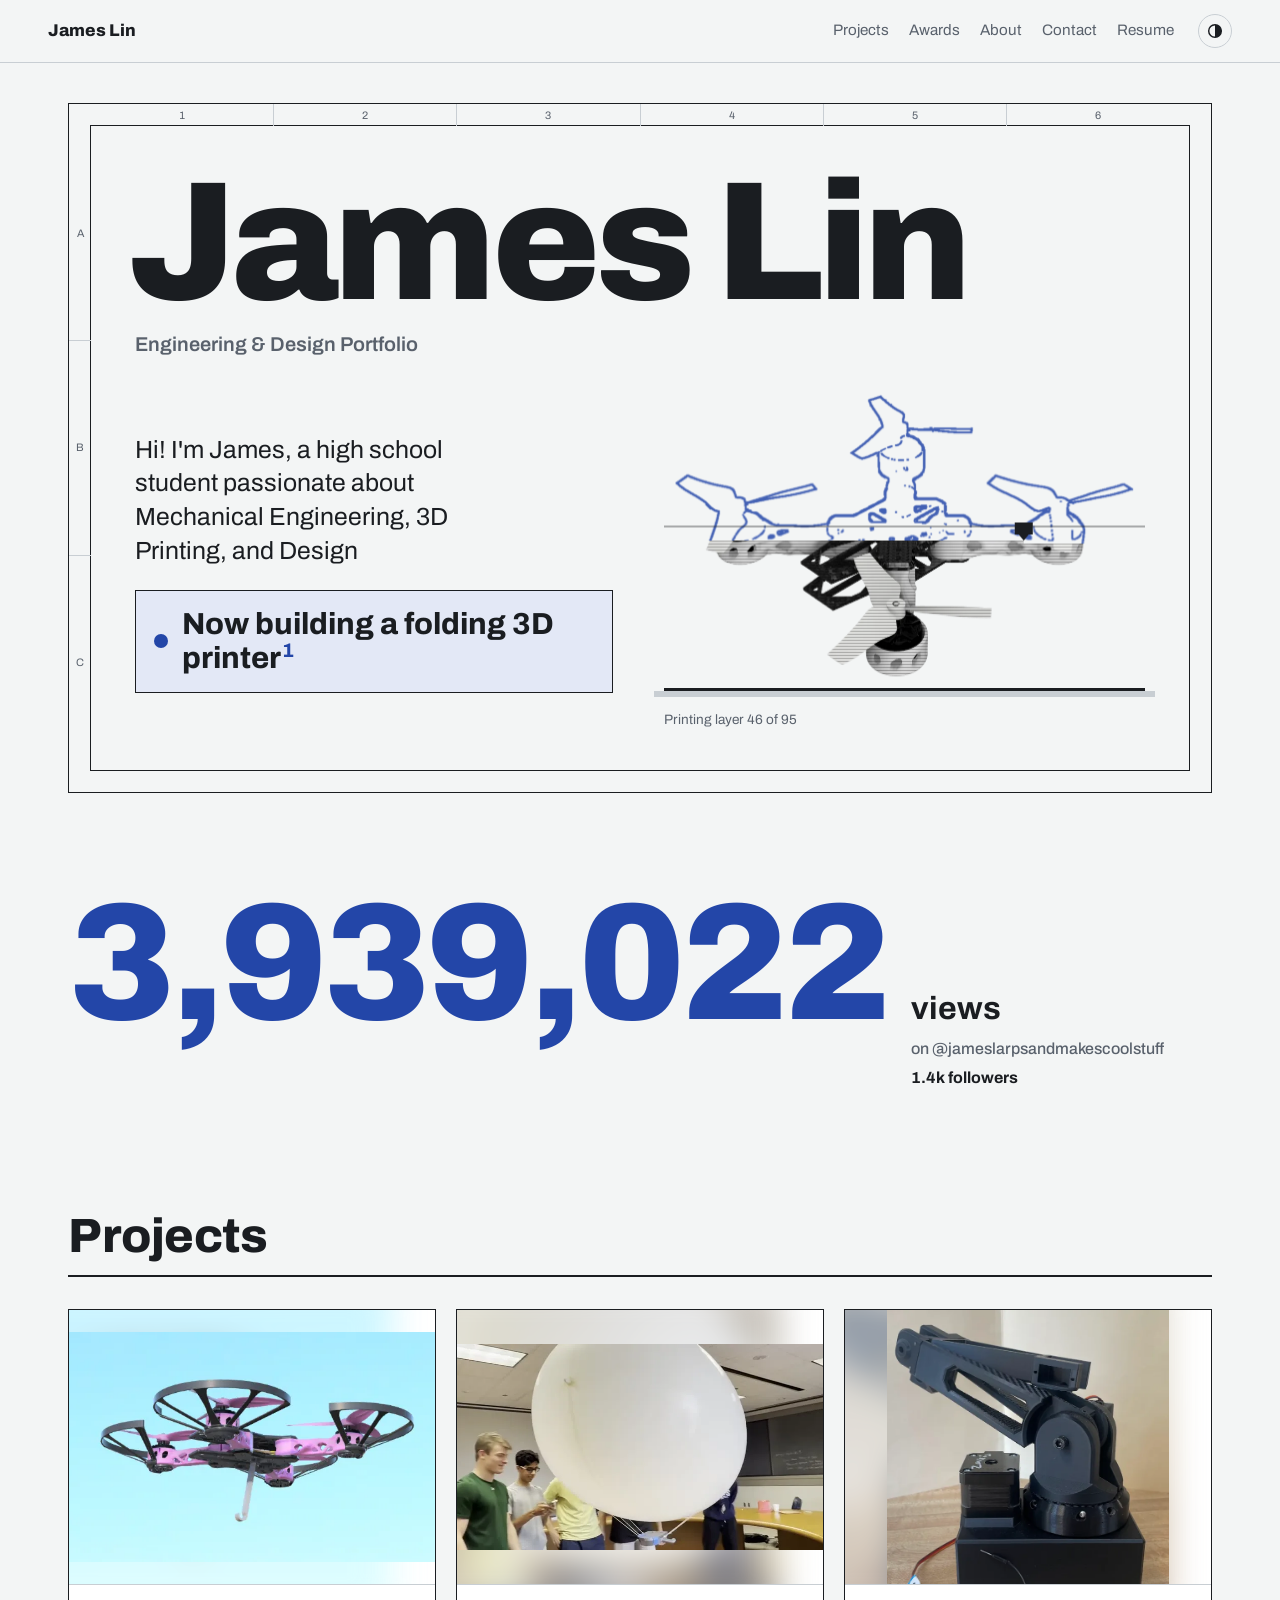
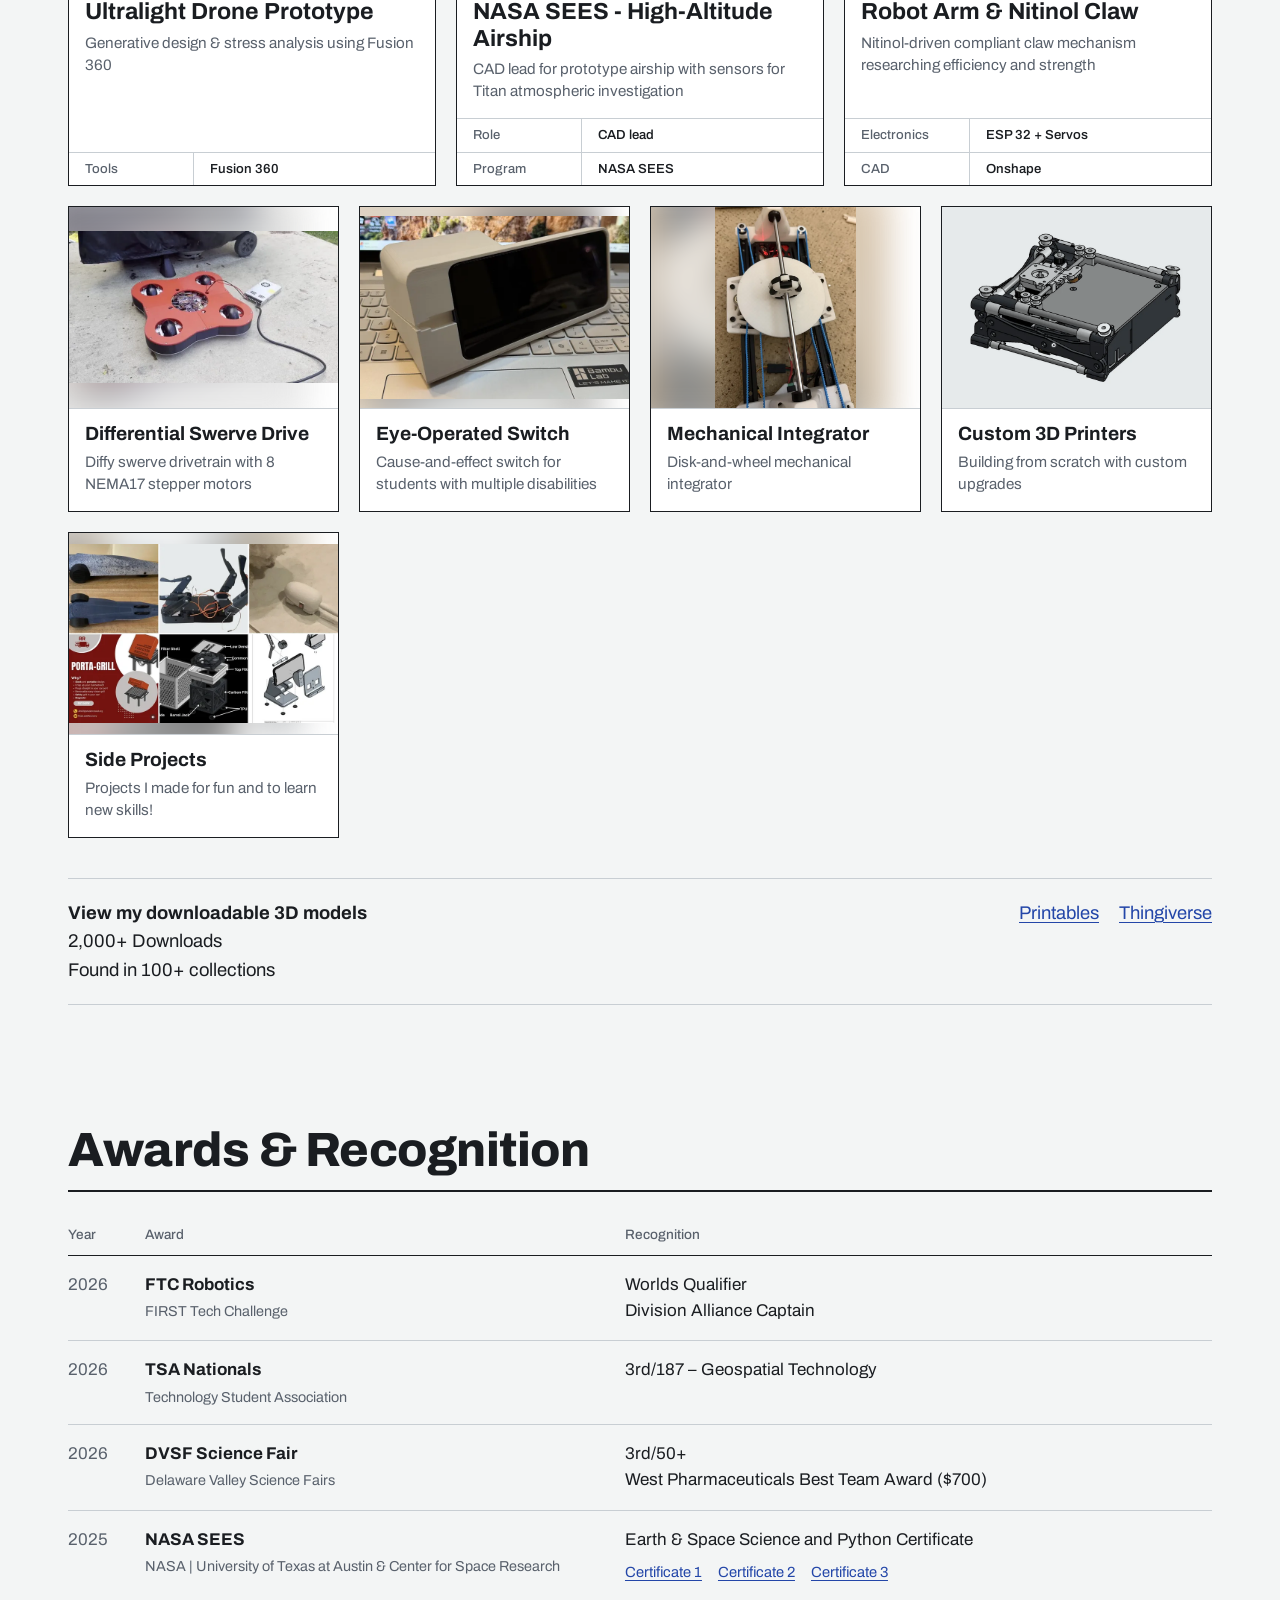
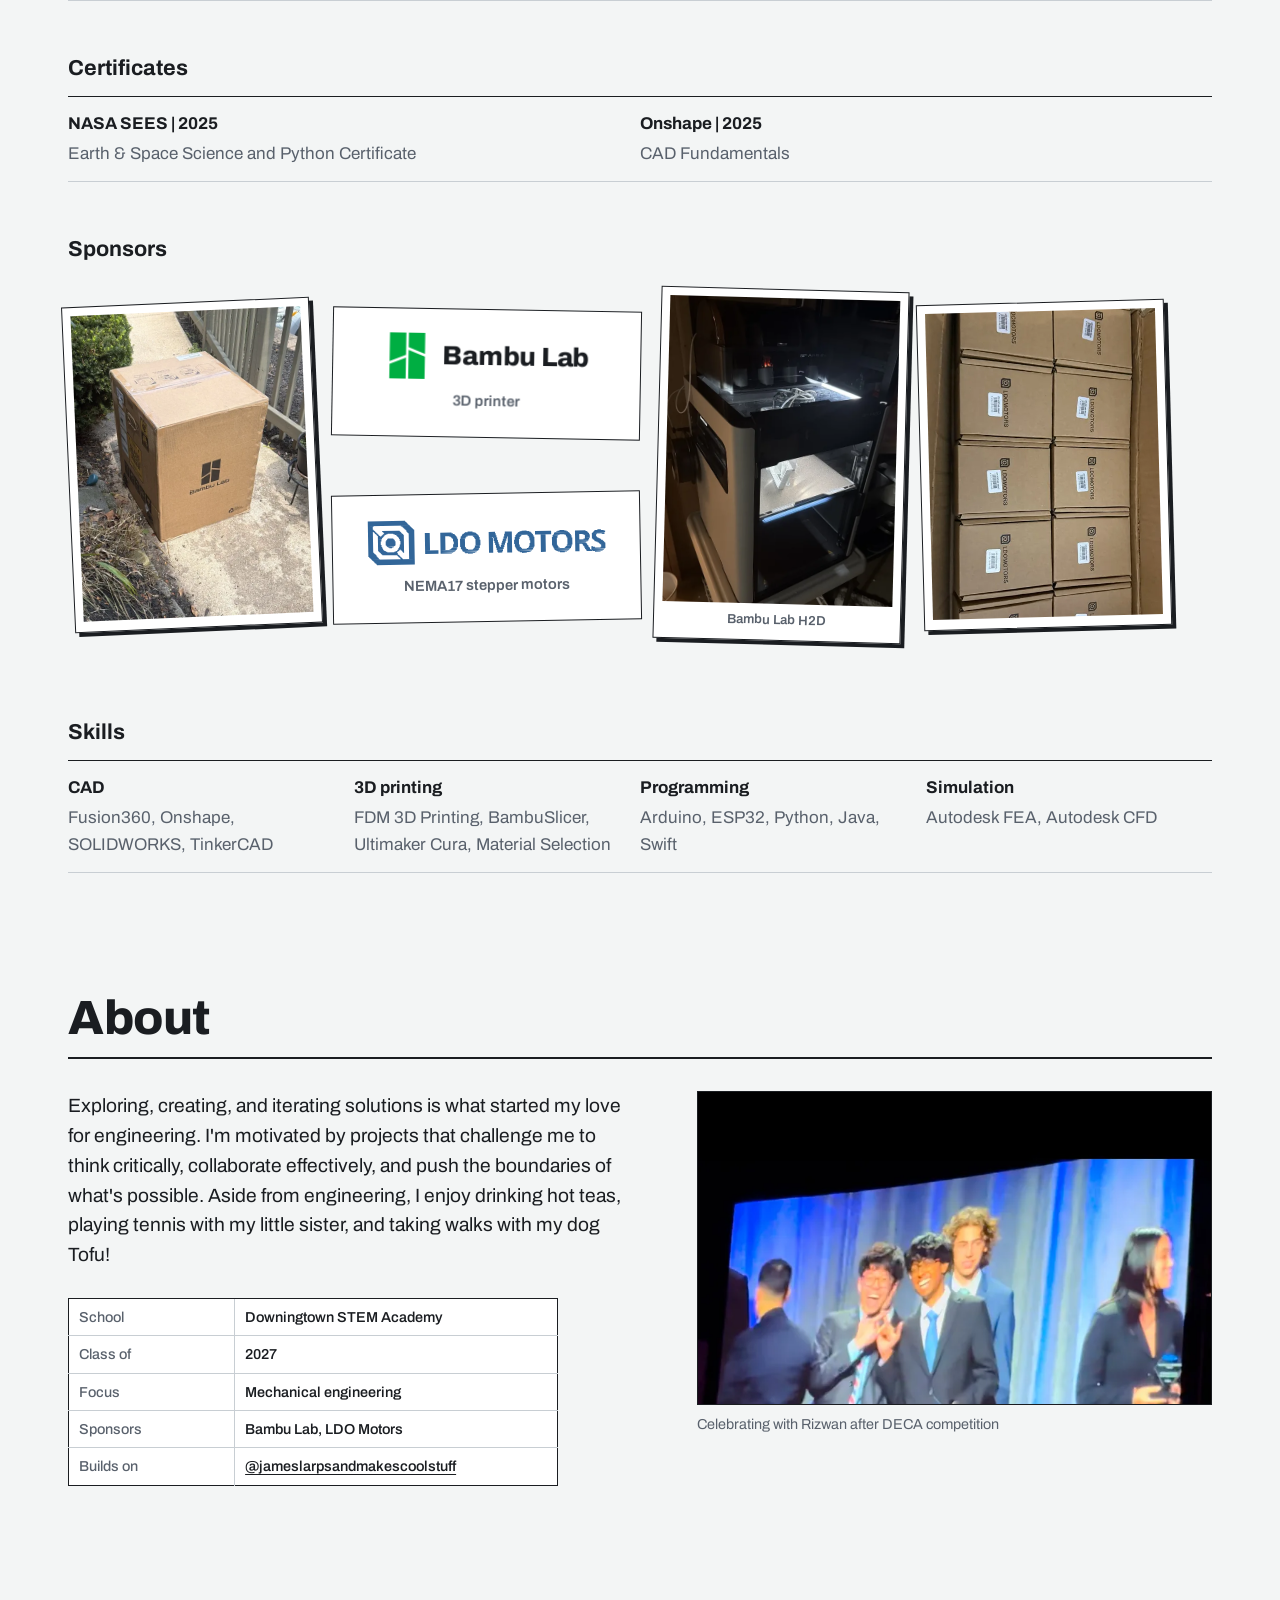
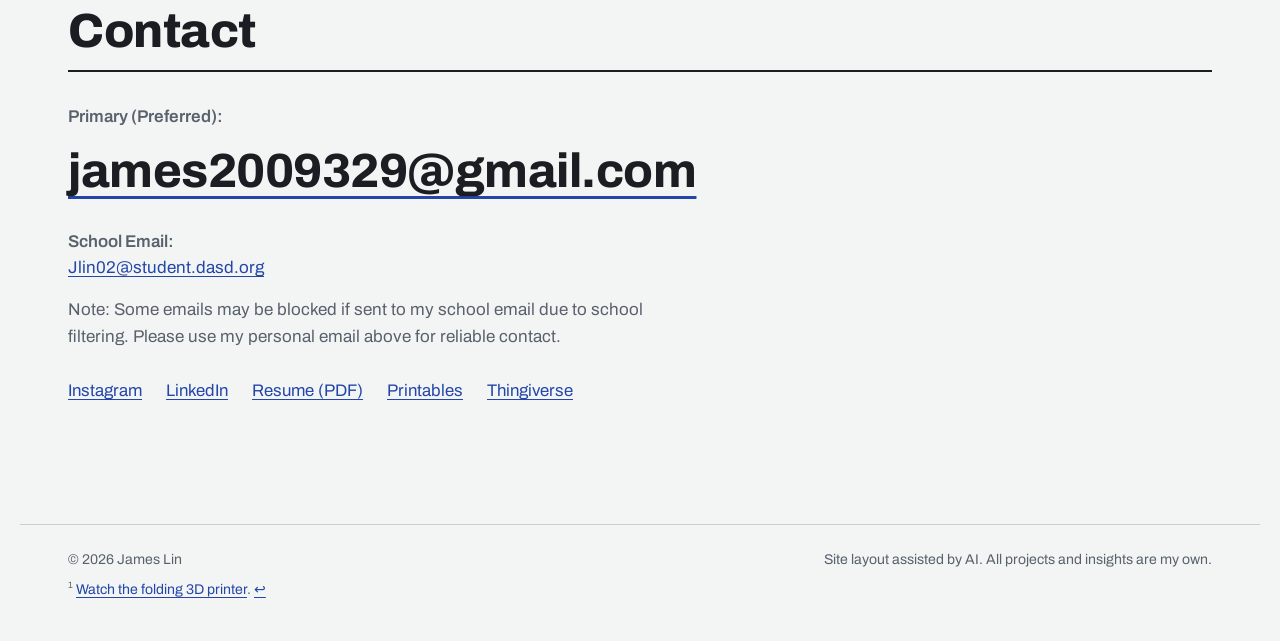
==== index.html @ 840faadd "Airship card plays the flight clip; follower count animates Co-Authored-By: Claude Opus 5.5 <noreply" ====
<!DOCTYPE html>
<html lang="en">
<head>
  <meta charset="UTF-8">
  <meta name="viewport" content="width=device-width, initial-scale=1">
  <title>James Lin, engineering portfolio</title>
  <meta name="description" content="Mechanical engineering projects by James Lin: drones, robot arms, a NASA SEES airship, and more.">
  <meta property="og:title" content="James Lin, engineering portfolio">
  <meta property="og:description" content="Mechanical engineering projects by James Lin: drones, robot arms, a NASA SEES airship, and more.">
  <meta property="og:image" content="media/airship/team.webp">
  <link rel="icon" type="image/png" href="media/site/favicon.png">
  <link rel="preconnect" href="https://fonts.googleapis.com">
  <link rel="preconnect" href="https://fonts.gstatic.com" crossorigin>
  <link href="https://fonts.googleapis.com/css2?family=Archivo:wdth,wght@62..125,300..900&display=swap" rel="stylesheet">
  <link rel="stylesheet" href="style.css?v=17">
  <script>
    try { var t = localStorage.getItem('theme'); if (t) document.documentElement.dataset.theme = t; } catch (e) {}
  </script>
</head>
<body>
  <a class="skip" href="#projects">Skip to projects</a>

  <header class="bar">
    <a class="bar-name" href="#top">James Lin</a>
    <nav aria-label="Sections">
      <a href="#projects">Projects</a>
      <a href="#awards">Awards</a>
      <a href="#about">About</a>
      <a href="#contact">Contact</a>
      <a href="James-Lin-Resume.pdf" target="_blank" rel="noopener">Resume</a>
    </nav>
    <button class="theme" type="button" aria-label="Switch color theme" title="Switch color theme">
      <svg viewBox="0 0 20 20" aria-hidden="true"><circle cx="10" cy="10" r="7" fill="none" stroke="currentColor" stroke-width="1.6"/><path d="M10 3a7 7 0 0 1 0 14z" fill="currentColor"/></svg>
    </button>
  </header>

  <main id="top">
    <section class="hero" aria-labelledby="hero-name">
      <div class="frame">
        <div class="zones zones-x" aria-hidden="true"><span>1</span><span>2</span><span>3</span><span>4</span><span>5</span><span>6</span></div>
        <div class="zones zones-y" aria-hidden="true"><span>A</span><span>B</span><span>C</span></div>
        <div class="sheet-area">
          <h1 id="hero-name">James Lin</h1>
          <p class="kicker">Engineering &amp; Design Portfolio</p>
          <figure class="printer" id="printer">
            <div class="print-bed">
              <canvas id="print-canvas" role="img" aria-label="Animation: James's drone, with arms shaped by generative design, being 3D printed layer by layer from a line drawing"></canvas>
              <img class="print-fallback" src="media/drone/print-hero.webp" alt="" width="966" height="615">
            </div>
            <figcaption>
              <span id="print-status">Ultralight Drone Prototype</span>
              <button type="button" class="link-btn" id="print-again" hidden>Print it again</button>
            </figcaption>
          </figure>
          <div class="hero-text">
            <p class="lede">Hi! I'm James, a high school student passionate about Mechanical Engineering, 3D Printing, and Design</p>
            <p class="now-line"><span class="dot" aria-hidden="true"></span><span>Now building a folding 3D printer<sup><a href="#fn-1" id="fnref-1" aria-label="Footnote 1">1</a></sup></span></p>
          </div>
        </div>
      </div>
    </section>

    <section class="reach" aria-label="Instagram views">
      <a class="reach-link" href="https://www.instagram.com/jameslarpsandmakescoolstuff/" target="_blank" rel="noopener">
        <span class="reach-num"><span class="count" data-to="4077744">4,077,744</span></span>
        <span class="reach-label">views<span>on @jameslarpsandmakescoolstuff</span><span class="reach-followers"><span class="count" id="followers" data-to="1500" data-format="k">1.5k</span> followers</span></span>
      </a>
    </section>

    <section id="projects" class="section" aria-labelledby="projects-h">
      <h2 id="projects-h">Projects</h2>
      <div class="featured" id="featured"></div>
      <div class="grid" id="grid"></div>

      <aside class="models">
        <p><strong>View my downloadable 3D models</strong><br>2,000+ Downloads<br>Found in 100+ collections</p>
        <p class="models-links">
          <a href="https://www.printables.com/@JamesLin_317773" target="_blank" rel="noopener">Printables</a>
          <a href="https://www.thingiverse.com/ImAPotato5260/designs" target="_blank" rel="noopener">Thingiverse</a>
        </p>
      </aside>
    </section>

    <section id="awards" class="section" aria-labelledby="awards-h">
      <h2 id="awards-h">Awards &amp; Recognition</h2>
      <table class="awards">
        <thead><tr><th scope="col">Year</th><th scope="col">Award</th><th scope="col">Recognition</th></tr></thead>
        <tbody>
          <tr><td>2026</td><th scope="row">FTC Robotics<span>FIRST Tech Challenge</span></th>
            <td><ul><li>Worlds Qualifier</li><li>Division Alliance Captain</li></ul></td></tr>
          <tr><td>2026</td><th scope="row">TSA Nationals<span>Technology Student Association</span></th>
            <td><ul><li>3rd/187 – Geospatial Technology</li></ul></td></tr>
          <tr><td>2026</td><th scope="row">DVSF Science Fair<span>Delaware Valley Science Fairs</span></th>
            <td><ul><li>3rd/50+</li><li>West Pharmaceuticals Best Team Award ($700)</li></ul></td></tr>
          <tr><td>2025</td><th scope="row">NASA SEES<span>NASA | University of Texas at Austin &amp; Center for Space Research</span></th>
            <td><ul><li>Earth &amp; Space Science and Python Certificate</li></ul>
              <p class="row-links"><a href="docs/SEES24-Certificate-L1M2-Lin-James.pdf" target="_blank" rel="noopener">Certificate 1</a> <a href="docs/SEES24-Certificate-L1M4-Lin-James.pdf" target="_blank" rel="noopener">Certificate 2</a> <a href="docs/SEES25-Certificate-Python-Basic-Lin-James.pdf" target="_blank" rel="noopener">Certificate 3</a></p></td></tr>
        </tbody>
      </table>

      <h3 class="sub">Certificates</h3>
      <dl class="skills">
        <div><dt>NASA SEES | 2025</dt><dd>Earth &amp; Space Science and Python Certificate</dd></div>
        <div><dt>Onshape | 2025</dt><dd>CAD Fundamentals</dd></div>
      </dl>

      <h3 class="sub">Sponsors</h3>
      <div class="sponsor-collage">
        <figure class="sc-photo sc-bambu-photo"><img src="media/sponsors/bambu-box.sm.webp" alt="Bambu Lab box delivered to James's front walk" loading="lazy"></figure>
        <a class="sc-logo sc-bambu" href="https://bambulab.com/" target="_blank" rel="noopener">
          <img src="media/sponsors/bambu-lab.svg" alt="" class="sc-mark"><span class="sc-word">Bambu Lab</span>
          <span class="sc-what">3D printer</span>
        </a>
        <figure class="sc-photo sc-h2d-photo"><img src="media/sponsors/bambu-h2d.sm.webp" alt="Bambu Lab H2D printer with AMS 2, printing" loading="lazy"><figcaption>Bambu Lab H2D</figcaption></figure>
        <a class="sc-logo sc-ldo" href="https://ldomotors.com/" target="_blank" rel="noopener">
          <img src="media/sponsors/ldo-motors.svg" alt="LDO Motors" class="sc-wordmark">
          <span class="sc-what">NEMA17 stepper motors</span>
        </a>
        <figure class="sc-photo sc-ldo-photo"><img src="media/sponsors/ldo-box.sm.webp" alt="A box of LDO Motors stepper motors" loading="lazy"></figure>
      </div>

      <h3 class="sub">Skills</h3>
      <dl class="skills">
        <div><dt>CAD</dt><dd>Fusion360, Onshape, SOLIDWORKS, TinkerCAD</dd></div>
        <div><dt>3D printing</dt><dd>FDM 3D Printing, BambuSlicer, Ultimaker Cura, Material Selection</dd></div>
        <div><dt>Programming</dt><dd>Arduino, ESP32, Python, Java, Swift</dd></div>
        <div><dt>Simulation</dt><dd>Autodesk FEA, Autodesk CFD</dd></div>
      </dl>
    </section>

    <section id="about" class="section about" aria-labelledby="about-h">
      <h2 id="about-h">About</h2>
      <div class="about-body">
        <p>Exploring, creating, and iterating solutions is what started my love for engineering. I'm motivated by projects that challenge me to think critically, collaborate effectively, and push the boundaries of what's possible. Aside from engineering, I enjoy drinking hot teas, playing tennis with my little sister, and taking walks with my dog Tofu!</p>
      </div>
      <table class="block about-block">
        <caption class="sr">About James</caption>
        <tr><th scope="row">School</th><td>Downingtown STEM Academy</td></tr>
        <tr><th scope="row">Class of</th><td>2027</td></tr>
        <tr><th scope="row">Focus</th><td>Mechanical engineering</td></tr>
        <tr><th scope="row">Sponsors</th><td>Bambu Lab, LDO Motors</td></tr>
        <tr><th scope="row">Builds on</th><td><a href="https://www.instagram.com/jameslarpsandmakescoolstuff/" target="_blank" rel="noopener">@jameslarpsandmakescoolstuff</a></td></tr>
      </table>
      <figure class="about-photo">
        <img src="media/site/deca-celebration.sm.webp" alt="James celebrating with his friend Rizwan on stage after a DECA competition" width="720" height="437" loading="lazy">
        <figcaption>Celebrating with Rizwan after DECA competition</figcaption>
      </figure>
    </section>

    <section id="contact" class="section" aria-labelledby="contact-h">
      <h2 id="contact-h">Contact</h2>
      <p class="contact-label">Primary (Preferred):</p>
      <p class="contact-main"><a href="mailto:james2009329@gmail.com">james2009329@gmail.com</a></p>
      <p class="contact-label">School Email:</p>
      <p><a href="mailto:Jlin02@student.dasd.org">Jlin02@student.dasd.org</a></p>
      <p class="contact-note">Note: Some emails may be blocked if sent to my school email due to school filtering. Please use my personal email above for reliable contact.</p>
      <p class="contact-links">
        <a href="https://www.instagram.com/jameslarpsandmakescoolstuff/" target="_blank" rel="noopener">Instagram</a>
        <a href="https://www.linkedin.com/in/james-lin-72927a278/" target="_blank" rel="noopener">LinkedIn</a>
        <a href="James-Lin-Resume.pdf" target="_blank" rel="noopener">Resume (PDF)</a>
        <a href="https://www.printables.com/@JamesLin_317773" target="_blank" rel="noopener">Printables</a>
        <a href="https://www.thingiverse.com/ImAPotato5260/designs" target="_blank" rel="noopener">Thingiverse</a>
      </p>
    </section>
  </main>

  <footer class="foot">
    <p>© 2026 James Lin</p>
    <p>Site layout assisted by AI. All projects and insights are my own.</p>
    <p class="fn" id="fn-1"><sup>1</sup> <a href="https://www.instagram.com/reel/Ddu8H_9M7j5/" target="_blank" rel="noopener">Watch the folding 3D printer</a>. <a href="#fnref-1" aria-label="Back to text">↩</a></p>
  </footer>

  <!-- Project sheet -->
  <dialog id="sheet" class="sheet" aria-labelledby="sheet-title">
    <div class="sheet-head">
      <h2 id="sheet-title"></h2>
      <button class="close" type="button" data-close aria-label="Close project">
        <svg viewBox="0 0 20 20" aria-hidden="true"><path d="M5 5l10 10M15 5L5 15" stroke="currentColor" stroke-width="1.8" stroke-linecap="round"/></svg>
      </button>
    </div>
    <div class="sheet-body">
      <div class="viewer">
        <div class="stage" id="stage"></div>
        <p class="stage-cap" id="stage-cap"></p>
        <div class="thumbs" id="thumbs" role="list"></div>
      </div>
      <div class="notes" id="notes"></div>
    </div>
  </dialog>

  <!-- Full-size photo -->
  <dialog id="zoom" class="zoom" aria-label="Full-size photo">
    <img id="zoom-img" alt="">
    <button class="close" type="button" data-close aria-label="Close photo">
      <svg viewBox="0 0 20 20" aria-hidden="true"><path d="M5 5l10 10M15 5L5 15" stroke="currentColor" stroke-width="1.8" stroke-linecap="round"/></svg>
    </button>
  </dialog>

  <!-- 3D model -->
  <dialog id="model" class="model" aria-label="3D model viewer">
    <canvas id="model-canvas"></canvas>
    <p class="model-status" id="model-status">Loading model…</p>
    <p class="model-hint">Drag to rotate. Scroll or pinch to zoom.</p>
    <button class="close" type="button" data-close aria-label="Close 3D model">
      <svg viewBox="0 0 20 20" aria-hidden="true"><path d="M5 5l10 10M15 5L5 15" stroke="currentColor" stroke-width="1.8" stroke-linecap="round"/></svg>
    </button>
  </dialog>

  <script src="projects.js?v=17"></script>
  <script src="app.js?v=17"></script>
</body>
</html>
---- style.css ----
/* ---------- Tokens ---------- */
:root {
  --paper: #f3f5f5;      /* page, a cool drafting white */
  --sheet: #ffffff;      /* raised surfaces: tiles, dialogs */
  --ink: #1a1d21;        /* text and heavy rules */
  --graphite: #59616c;   /* secondary text, field labels */
  --rule: #c8ced3;       /* light rules inside title blocks */
  --dykem: #2346a8;      /* layout-fluid blue: links, focus, the one accent */
  --dykem-soft: #e3e8f6;
  --well: #e6eaeb;       /* behind contained renders */

  --wide: 125;
  --font: "Archivo", system-ui, sans-serif;
  --gutter: clamp(16px, 4vw, 48px);
  --max: 1240px;
  color-scheme: light;
}
@media (prefers-color-scheme: dark) {
  :root:not([data-theme="light"]) {
    --paper: #121519; --sheet: #1a1e24; --ink: #e7eaec; --graphite: #9aa3ad;
    --rule: #343b44; --dykem: #93a9ff; --dykem-soft: #222b45; --well: #dde2e5;
    color-scheme: dark;
  }
}
:root[data-theme="dark"] {
  --paper: #121519; --sheet: #1a1e24; --ink: #e7eaec; --graphite: #9aa3ad;
  --rule: #343b44; --dykem: #93a9ff; --dykem-soft: #222b45; --well: #dde2e5;
  color-scheme: dark;
}

/* ---------- Base ---------- */
*, *::before, *::after { box-sizing: border-box; }
html { scroll-behavior: smooth; scroll-padding-top: 72px; }
@media (prefers-reduced-motion: reduce) { html { scroll-behavior: auto; } *, *::before, *::after { transition: none !important; animation: none !important; } }
body {
  margin: 0;
  background: var(--paper);
  color: var(--ink);
  font-family: var(--font);
  font-size: 1.0625rem;
  line-height: 1.55;
  font-variation-settings: "wdth" 100;
  -webkit-font-smoothing: antialiased;
}
img, video, canvas { display: block; max-width: 100%; }
a { color: var(--dykem); text-underline-offset: 0.18em; text-decoration-thickness: 1px; }
a:hover { text-decoration-thickness: 2px; }
:focus-visible { outline: 2px solid var(--dykem); outline-offset: 3px; }
h1, h2, h3 { margin: 0; font-weight: 700; line-height: 1.05; }
p { margin: 0; }
.sr { position: absolute; width: 1px; height: 1px; overflow: hidden; clip: rect(0 0 0 0); white-space: nowrap; }
.skip { position: absolute; left: 12px; top: -48px; background: var(--ink); color: var(--paper); padding: 8px 12px; z-index: 50; }
.skip:focus { top: 12px; }

/* ---------- Top bar ---------- */
.bar {
  position: sticky; top: 0; z-index: 20;
  display: flex; align-items: center; gap: 24px;
  padding: 14px var(--gutter);
  background: color-mix(in srgb, var(--paper) 88%, transparent);
  backdrop-filter: blur(8px);
  border-bottom: 1px solid var(--rule);
}
.bar-name { font-weight: 800; font-stretch: 112%; color: var(--ink); text-decoration: none; margin-right: auto; }
.bar nav { display: flex; gap: 20px; flex-wrap: wrap; }
.bar nav a { color: var(--graphite); text-decoration: none; font-size: 0.95rem; }
.bar nav a:hover { color: var(--ink); }
.theme { background: none; border: 1px solid var(--rule); color: var(--ink); width: 34px; height: 34px; border-radius: 50%; display: grid; place-items: center; cursor: pointer; padding: 0; }
.theme svg { width: 18px; height: 18px; }
@media (max-width: 640px) {
  .bar { flex-wrap: wrap; gap: 8px 16px; padding-block: 10px; }
  .bar nav { order: 3; width: 100%; gap: 16px; overflow-x: auto; flex-wrap: nowrap; }
  html { scroll-padding-top: 96px; }
}

/* ---------- Layout ---------- */
main { max-width: var(--max); margin: 0 auto; padding: 0 var(--gutter); }
.section { padding-top: clamp(64px, 10vw, 120px); }
.section > h2 {
  font-size: clamp(2rem, 4.5vw, 3rem);
  font-weight: 800;
  font-stretch: 118%;
  letter-spacing: -0.01em;
  padding-bottom: 14px;
  border-bottom: 2px solid var(--ink);
  margin-bottom: 32px;
}
.sub { font-size: 1.35rem; font-stretch: 110%; margin: 56px 0 16px; }

/* ---------- Hero: laid out like a drawing sheet ---------- */
.hero { padding-top: clamp(20px, 4vw, 40px); }
.frame {
  position: relative;
  border: 1.5px solid var(--ink);
  padding: 22px;
  background: var(--paper);
}
.frame::before { content: ""; position: absolute; inset: 21px; border: 1px solid var(--ink); pointer-events: none; }
/* zone markers around the border, like the A–D / 1–8 grid on a real drawing */
.zones { position: absolute; display: flex; color: var(--graphite); font-size: 0.68rem; font-variant-numeric: tabular-nums; pointer-events: none; }
.zones span { flex: 1; display: grid; place-items: center; }
.zones-x { left: 22px; right: 22px; top: 0; height: 22px; }
.zones-x::after { content: ""; }
.zones-x span + span { border-left: 1px solid var(--rule); }
.zones-y { top: 22px; bottom: 22px; left: 0; width: 22px; flex-direction: column; }
.zones-y span + span { border-top: 1px solid var(--rule); }
.sheet-area {
  display: grid;
  grid-template-columns: minmax(0, 1fr) minmax(0, 1.1fr);
  grid-template-areas: "name name" "kick kick" "text print";
  grid-template-rows: auto auto 1fr;
  column-gap: clamp(24px, 4vw, 56px);
  padding: clamp(20px, 3.5vw, 44px) 0 0 clamp(20px, 3.5vw, 44px);
  position: relative;
}
.hero h1 {
  grid-area: name;
  font-size: clamp(3.6rem, 13.2vw, 11.5rem);
  font-weight: 850;
  font-stretch: 125%;
  letter-spacing: -0.035em;
  line-height: 0.86;
  margin-left: -0.04em;
  padding-right: clamp(20px, 3.5vw, 44px);
}
.hero-text { grid-area: text; align-self: center; padding: clamp(20px, 3vw, 36px) 0 clamp(24px, 3.5vw, 40px); display: grid; gap: 22px; }
.lede { font-size: clamp(1.2rem, 2vw, 1.55rem); line-height: 1.36; max-width: 28ch; font-stretch: 96%; }
.now-line { display: flex; align-items: center; gap: 14px; font-size: clamp(1.35rem, 2.4vw, 1.9rem); font-weight: 750; font-stretch: 112%; line-height: 1.15; color: var(--ink); padding: 16px 18px; border: 1.5px solid var(--ink); background: var(--dykem-soft); width: fit-content; max-width: 100%; }
.now-line .dot { width: 14px; height: 14px; top: 0; }
.dot { width: 9px; height: 9px; border-radius: 50%; background: var(--dykem); flex: none; position: relative; top: -1px; box-shadow: 0 0 0 0 var(--dykem); animation: pulse 2.4s ease-out infinite; }
@keyframes pulse { 0% { box-shadow: 0 0 0 0 color-mix(in srgb, var(--dykem) 55%, transparent); } 70%, 100% { box-shadow: 0 0 0 9px transparent; } }

.printer { grid-area: print; margin: clamp(12px, 2vw, 24px) clamp(20px, 3.5vw, 44px) clamp(20px, 3.5vw, 40px) 0; align-self: end; }
.print-bed { position: relative; aspect-ratio: 966 / 615; border-bottom: 3px solid var(--ink); }
.print-bed::after { /* the build plate's front lip */
  content: ""; position: absolute; left: -2%; right: -2%; bottom: -9px; height: 6px; background: var(--rule);
}
.print-bed canvas, .print-fallback { position: absolute; inset: 0; width: 100%; height: 100%; }
.print-fallback { object-fit: contain; }
.printer.live .print-fallback { display: none; }
.printer.flying canvas { animation: hover 3.2s ease-in-out infinite; }
@keyframes hover { 0%, 100% { transform: translateY(0); } 50% { transform: translateY(-7px); } }
.printer figcaption { display: flex; justify-content: space-between; gap: 12px; margin-top: 18px; font-size: 0.85rem; color: var(--graphite); font-variant-numeric: tabular-nums; }
.link-btn { background: none; border: 0; padding: 0; font: inherit; color: var(--dykem); text-decoration: underline; text-underline-offset: 0.18em; cursor: pointer; }

.hero-block { grid-area: block; width: auto; min-width: min(100%, 380px); justify-self: start; align-self: end; border-bottom: 0; }
.hero-block td a { color: var(--ink); }

@media (max-width: 820px) {
  .sheet-area { grid-template-columns: 1fr; grid-template-areas: "name" "kick" "print" "text"; grid-template-rows: none; padding: 20px 0 0 18px; }
  .printer { margin: 20px 18px 24px 0; }
  .hero-text { padding: 0 18px 28px 0; }
  .hero-block { border-left: 1.5px solid var(--ink); }
  .hero-block { justify-self: stretch; }
}
@media (max-width: 560px) {
  .frame { padding: 10px; }
  .frame::before { inset: 9px; }
  .zones { display: none; }
}

/* The title block: borrowed from the corner of an engineering drawing */
.block {
  width: 100%;
  border-collapse: collapse;
  border: 1.5px solid var(--ink);
  background: var(--sheet);
  font-size: 0.9rem;
}
.block th, .block td { border: 1px solid var(--rule); padding: 7px 10px; text-align: left; vertical-align: top; }
.block th { color: var(--graphite); font-weight: 500; width: 34%; white-space: nowrap; font-stretch: 92%; }
.block td { font-weight: 550; }
.block tr:first-child > * { border-top: 0; }
.block tr > :first-child { border-left: 0; }
.block tr > :last-child { border-right: 0; }
.block tr:last-child > * { border-bottom: 0; }

/* ---------- Project tiles ---------- */
.tile {
  display: flex; flex-direction: column;
  width: 100%; padding: 0; margin: 0; text-align: left;
  font: inherit; color: inherit; background: var(--sheet);
  border: 1.5px solid var(--ink);
  cursor: pointer;
  transition: transform .18s ease, box-shadow .18s ease;
}
.tile:hover { transform: translate(-3px, -3px); box-shadow: 3px 3px 0 var(--ink); }
.tile-img { aspect-ratio: 4 / 3; overflow: hidden; background: var(--sheet); border-bottom: 1px solid var(--rule); position: relative; }
/* the whole photo always shows; a blurred copy fills the empty space around tall or wide shots */
.tile-img video.clip { position: relative; width: 100%; height: 100%; object-fit: contain; display: block; }
.tile-img img { position: relative; width: 100%; height: 100%; object-fit: contain; }
.tile-img img.fill { position: absolute; inset: -12%; width: 124%; height: 124%; object-fit: cover; filter: blur(18px) saturate(1.1); opacity: 0.55; }
.tile-img.contain { background: var(--well); }
.tile-img.contain img { object-fit: contain; padding: 6%; mix-blend-mode: multiply; }
.tile-text { padding: 14px 16px 16px; display: grid; gap: 6px; }
.tile h3 { font-size: 1.2rem; font-stretch: 108%; line-height: 1.15; }
.tile p { color: var(--graphite); font-size: 0.95rem; line-height: 1.45; }
.tile .block { border: 0; border-top: 1px solid var(--rule); font-size: 0.82rem; margin-top: auto; }
.tile .block th, .tile .block td { padding: 6px 16px; }
.tile .block th { padding-right: 8px; }

.featured { display: grid; grid-template-columns: repeat(3, 1fr); gap: 20px; }
.featured .tile h3 { font-size: 1.45rem; }
.grid { display: grid; grid-template-columns: repeat(auto-fill, minmax(230px, 1fr)); gap: 20px; margin-top: 20px; }
@media (max-width: 960px) { .featured { grid-template-columns: 1fr 1fr; } .featured .tile:first-child { grid-column: 1 / -1; } }
@media (max-width: 560px) { .featured { grid-template-columns: 1fr; } }

.models {
  margin-top: 40px; padding: 20px 0; border-top: 1px solid var(--rule); border-bottom: 1px solid var(--rule);
  display: flex; flex-wrap: wrap; gap: 12px 32px; align-items: baseline; justify-content: space-between;
}
.models p { font-size: 1.15rem; max-width: 60ch; }
.models-links { display: flex; gap: 20px; }

/* ---------- Awards ---------- */
.awards { width: 100%; border-collapse: collapse; }
.awards thead th { text-align: left; font-weight: 500; color: var(--graphite); font-size: 0.85rem; padding: 0 12px 10px 0; border-bottom: 1px solid var(--ink); }
.awards td, .awards tbody th { padding: 16px 12px 16px 0; border-bottom: 1px solid var(--rule); vertical-align: top; text-align: left; }
.awards td:first-child { font-variant-numeric: tabular-nums; color: var(--graphite); width: 4.5em; }
.awards tbody th { font-weight: 700; font-stretch: 106%; width: 42%; }
.awards tbody th span { display: block; font-weight: 400; font-stretch: 100%; color: var(--graphite); font-size: 0.9rem; margin-top: 2px; }
.awards ul { margin: 0; padding: 0; list-style: none; }
.row-links { margin-top: 8px; display: flex; gap: 16px; flex-wrap: wrap; font-size: 0.92rem; }
@media (max-width: 640px) {
  .awards thead { display: none; }
  .awards tr { display: grid; grid-template-columns: 3.5em 1fr; border-bottom: 1px solid var(--rule); padding: 14px 0; }
  .awards td, .awards tbody th { border: 0; padding: 0; width: auto; }
  .awards tr > :last-child { grid-column: 2; margin-top: 6px; }
}

.skills { margin: 0; display: grid; grid-template-columns: repeat(auto-fit, minmax(220px, 1fr)); border-top: 1px solid var(--ink); }
.skills div { padding: 14px 16px 14px 0; border-bottom: 1px solid var(--rule); }
.skills dt { font-weight: 700; }
.skills dd { margin: 4px 0 0; color: var(--graphite); }

/* ---------- About ---------- */
.about { display: grid; grid-template-columns: minmax(0, 1fr) minmax(0, 0.9fr); gap: 0 56px; }
.about > h2 { grid-column: 1 / -1; }
.about-block { grid-column: 1; margin-top: 28px; max-width: 34em; }
.about-photo { grid-column: 2; grid-row: 2 / span 2; }
.about-body { display: grid; align-content: start; gap: 16px; font-size: 1.2rem; line-height: 1.55; max-width: 34em; }
.about-photo { margin: 0; }
.about-photo img { width: 100%; height: auto; border: 1.5px solid var(--ink); }
.about-photo figcaption { color: var(--graphite); font-size: 0.9rem; margin-top: 8px; }
@media (max-width: 760px) { .about { grid-template-columns: 1fr; gap: 28px; } .about-block, .about-photo { grid-column: 1; grid-row: auto; margin-top: 0; } }

/* ---------- Contact ---------- */
.contact-main { font-size: clamp(1.5rem, 4.6vw, 3rem); font-weight: 750; font-stretch: 112%; letter-spacing: -0.01em; overflow-wrap: anywhere; }
.contact-main a { color: var(--ink); text-decoration-color: var(--dykem); text-decoration-thickness: 3px; }
.contact-note { color: var(--graphite); margin-top: 16px; max-width: 60ch; }
.contact-links { display: flex; gap: 24px; flex-wrap: wrap; margin-top: 28px; font-size: 1.05rem; }

.foot { max-width: var(--max); margin: clamp(64px, 10vw, 120px) auto 0; padding: 24px var(--gutter) 40px; border-top: 1px solid var(--rule); color: var(--graphite); font-size: 0.88rem; display: flex; justify-content: space-between; gap: 8px 24px; flex-wrap: wrap; }

/* ---------- Dialogs ---------- */
dialog { color: var(--ink); border: 0; padding: 0; }
dialog::backdrop { background: rgb(10 12 15 / 0.72); }
.close { position: absolute; top: 12px; right: 12px; width: 40px; height: 40px; display: grid; place-items: center; border-radius: 50%; border: 1px solid var(--rule); background: var(--sheet); color: var(--ink); cursor: pointer; padding: 0; z-index: 3; }
.close svg { width: 18px; height: 18px; }

.sheet {
  width: min(1180px, calc(100vw - 32px)); max-width: none;
  max-height: calc(100dvh - 32px);
  background: var(--sheet);
  border: 1.5px solid var(--ink);
  overflow: auto;
}
.sheet[open] { animation: sheet-in .22s ease-out; }
@keyframes sheet-in { from { opacity: 0; transform: translateY(12px); } }
.sheet-head { position: sticky; top: 0; z-index: 2; background: var(--sheet); border-bottom: 1px solid var(--rule); padding: 18px 64px 16px 24px; }
.sheet-head .close { top: 50%; transform: translateY(-50%); }
.sheet-head h2 { font-size: clamp(1.5rem, 3vw, 2.2rem); font-weight: 800; font-stretch: 115%; }
.sheet-body { display: grid; grid-template-columns: minmax(0, 1.5fr) minmax(300px, 1fr); }
.viewer { padding: 20px 24px 24px; border-right: 1px solid var(--rule); min-width: 0; }
.stage { background: var(--well); display: grid; place-items: center; overflow: hidden; min-height: 240px; }
/* the stage takes each photo's or video's own shape, up to the height of the screen */
.stage img, .stage video { display: block; width: auto; height: auto; max-width: 100%; max-height: min(72vh, 760px); }
.stage video { width: 100%; }
.stage video.tall { width: auto; }
.stage img { cursor: zoom-in; }
.stage-cap { color: var(--graphite); font-size: 0.92rem; margin-top: 10px; min-height: 1.4em; }
.thumbs { display: flex; gap: 8px; margin-top: 14px; overflow-x: auto; padding: 3px; }
.thumbs button { flex: 0 0 auto; width: 78px; height: 60px; padding: 0; border: 1px solid var(--rule); background: var(--well); cursor: pointer; position: relative; }
.thumbs button img { width: 100%; height: 100%; object-fit: cover; }
.thumbs button[aria-current="true"] { outline: 2px solid var(--dykem); outline-offset: 1px; border-color: transparent; }
.thumbs .play { position: absolute; inset: 0; display: grid; place-items: center; color: #fff; background: rgb(0 0 0 / 0.35); }
.thumbs .play svg { width: 22px; height: 22px; }
.notes { padding: 20px 24px 28px; display: grid; gap: 24px; align-content: start; }
.notes h3 { font-size: 1.05rem; font-stretch: 108%; margin-bottom: 6px; }
.notes p, .notes li { color: var(--graphite); line-height: 1.6; }
.notes ul { margin: 0; padding-left: 1.1em; display: grid; gap: 4px; }
.notes .lead { color: var(--ink); font-size: 1.1rem; line-height: 1.45; }
.links { display: grid; gap: 8px; }
.btn { display: inline-flex; align-items: center; gap: 8px; justify-self: start; padding: 10px 16px; border: 1.5px solid var(--ink); background: var(--ink); color: var(--paper); font: inherit; font-weight: 600; cursor: pointer; text-decoration: none; }
.btn:hover { background: var(--dykem); border-color: var(--dykem); }
@media (max-width: 820px) {
  .sheet { width: 100vw; max-height: 100dvh; height: 100dvh; margin: 0; border: 0; }
  .sheet-body { grid-template-columns: 1fr; }
  .viewer { border-right: 0; border-bottom: 1px solid var(--rule); padding: 16px; }
  .notes { padding: 20px 16px 32px; }
  .sheet-head { padding: 14px 60px 12px 16px; }
}

.zoom { background: transparent; max-width: 100vw; max-height: 100dvh; width: 100vw; height: 100dvh; margin: 0; display: none; place-items: center; }
.zoom[open] { display: grid; }
.zoom img { max-width: calc(100vw - 32px); max-height: calc(100dvh - 32px); object-fit: contain; background: var(--sheet); }

.model { width: min(1000px, calc(100vw - 32px)); height: min(720px, calc(100dvh - 32px)); max-width: none; max-height: none; background: #15181c; overflow: hidden; }
.model canvas { width: 100%; height: 100%; touch-action: none; cursor: grab; }
.model-status { position: absolute; inset: 0; display: grid; place-items: center; color: #d6dade; pointer-events: none; }
.model-hint { position: absolute; left: 16px; bottom: 12px; color: #8b939c; font-size: 0.85rem; pointer-events: none; }

/* ---------- Sponsors ---------- */
/* sponsor collage: two photos and two logo tiles, set like prints pinned to a board */
.sponsor-collage {
  display: grid; grid-template-columns: 1fr 1.25fr 1fr 1fr; grid-template-rows: auto auto;
  gap: 16px; align-items: center; max-width: 1100px; padding: 12px 0 24px;
}
.sc-photo { margin: 0; border: 1.5px solid var(--ink); background: var(--sheet); padding: 8px 8px 10px; box-shadow: 4px 4px 0 var(--ink); }
.sc-photo img { width: 100%; aspect-ratio: 3 / 4; object-fit: cover; }
.sc-photo figcaption { font-size: 0.82rem; color: var(--graphite); margin-top: 6px; text-align: center; font-weight: 600; }
.sc-bambu-photo { grid-column: 1; grid-row: 1 / span 2; transform: rotate(-2.5deg); }
.sc-h2d-photo { grid-column: 3; grid-row: 1 / span 2; transform: rotate(1.5deg); z-index: 1; }
.sc-ldo-photo { grid-column: 4; grid-row: 1 / span 2; transform: rotate(-1.5deg); }
.sc-logo {
  display: grid; justify-items: center; gap: 10px; padding: 24px 16px;
  border: 1.5px solid var(--ink); background: #fff; color: #1a1d21; text-decoration: none; text-align: center;
  transition: transform .15s ease;
}
.sc-logo:hover { transform: translateY(-3px); }
.sc-bambu { grid-column: 2; grid-row: 1; grid-template-columns: auto auto; align-items: center; justify-content: center; column-gap: 12px; transform: rotate(1deg); }
.sc-ldo { grid-column: 2; grid-row: 2; transform: rotate(-1deg); }
.sc-mark { width: 46px; height: 46px; }
.sc-word { font-weight: 800; font-stretch: 108%; font-size: 1.65rem; letter-spacing: -0.01em; white-space: nowrap; }
.sc-wordmark { width: min(240px, 100%); height: auto; }
.sc-what { grid-column: 1 / -1; font-size: 0.92rem; color: #59616c; font-weight: 600; }
@media (max-width: 860px) {
  .sponsor-collage { grid-template-columns: 1fr 1fr; grid-template-rows: none; }
  .sc-bambu-photo { grid-column: 1; grid-row: 1; }
  .sc-h2d-photo { grid-column: 2; grid-row: 1; }
  .sc-bambu { grid-column: 1 / -1; grid-row: 2; }
  .sc-ldo { grid-column: 1; grid-row: 3; }
  .sc-ldo-photo { grid-column: 2; grid-row: 3; }
  .sc-word { font-size: 1.4rem; }
}

/* ---------- Footnotes ---------- */
sup { font-size: 0.65em; line-height: 0; }
sup a { text-decoration: none; padding: 0 1px; }
.fn { width: 100%; }

.kicker { grid-area: kick; margin-top: 14px; font-size: clamp(1rem, 1.6vw, 1.25rem); font-stretch: 115%; font-weight: 600; color: var(--graphite); }

/* ---------- Views counter ---------- */
.reach { padding: clamp(48px, 8vw, 96px) 0 0; }
.reach-link { display: flex; flex-wrap: wrap; align-items: baseline; gap: 4px 24px; color: var(--ink); text-decoration: none; width: fit-content; max-width: 100%; }
.reach-link:hover .reach-num { text-decoration: underline; text-decoration-thickness: 6px; text-underline-offset: 0.12em; }
.reach-link:hover .reach-label span { color: var(--dykem); }
.reach-num {
  display: block; white-space: nowrap;
  font-size: clamp(3.4rem, 13vw, 11rem);
  font-weight: 850; font-stretch: 125%; letter-spacing: -0.03em; line-height: 0.9;
  font-variant-numeric: tabular-nums;
  color: var(--dykem);
}
.reach-label { display: block; font-size: clamp(1.3rem, 2.6vw, 2rem); font-weight: 700; font-stretch: 112%; }
.reach-followers { color: var(--ink) !important; font-weight: 700 !important; }
.reach-followers[hidden] { display: none !important; }
.reach-label > span { display: block; font-size: 1rem; font-weight: 500; font-stretch: 100%; color: var(--graphite); margin-top: 4px; }

.contact-label { font-weight: 600; margin-top: 20px; color: var(--graphite); }
.contact-label + .contact-main { margin-top: 4px; }
.about-block td a { color: var(--ink); }

.note-links { display: flex; flex-wrap: wrap; gap: 6px 18px; margin-top: 8px; }
.note p + p { margin-top: 8px; }
.btn-sm { margin-top: 10px; padding: 7px 12px; font-size: 0.9rem; }
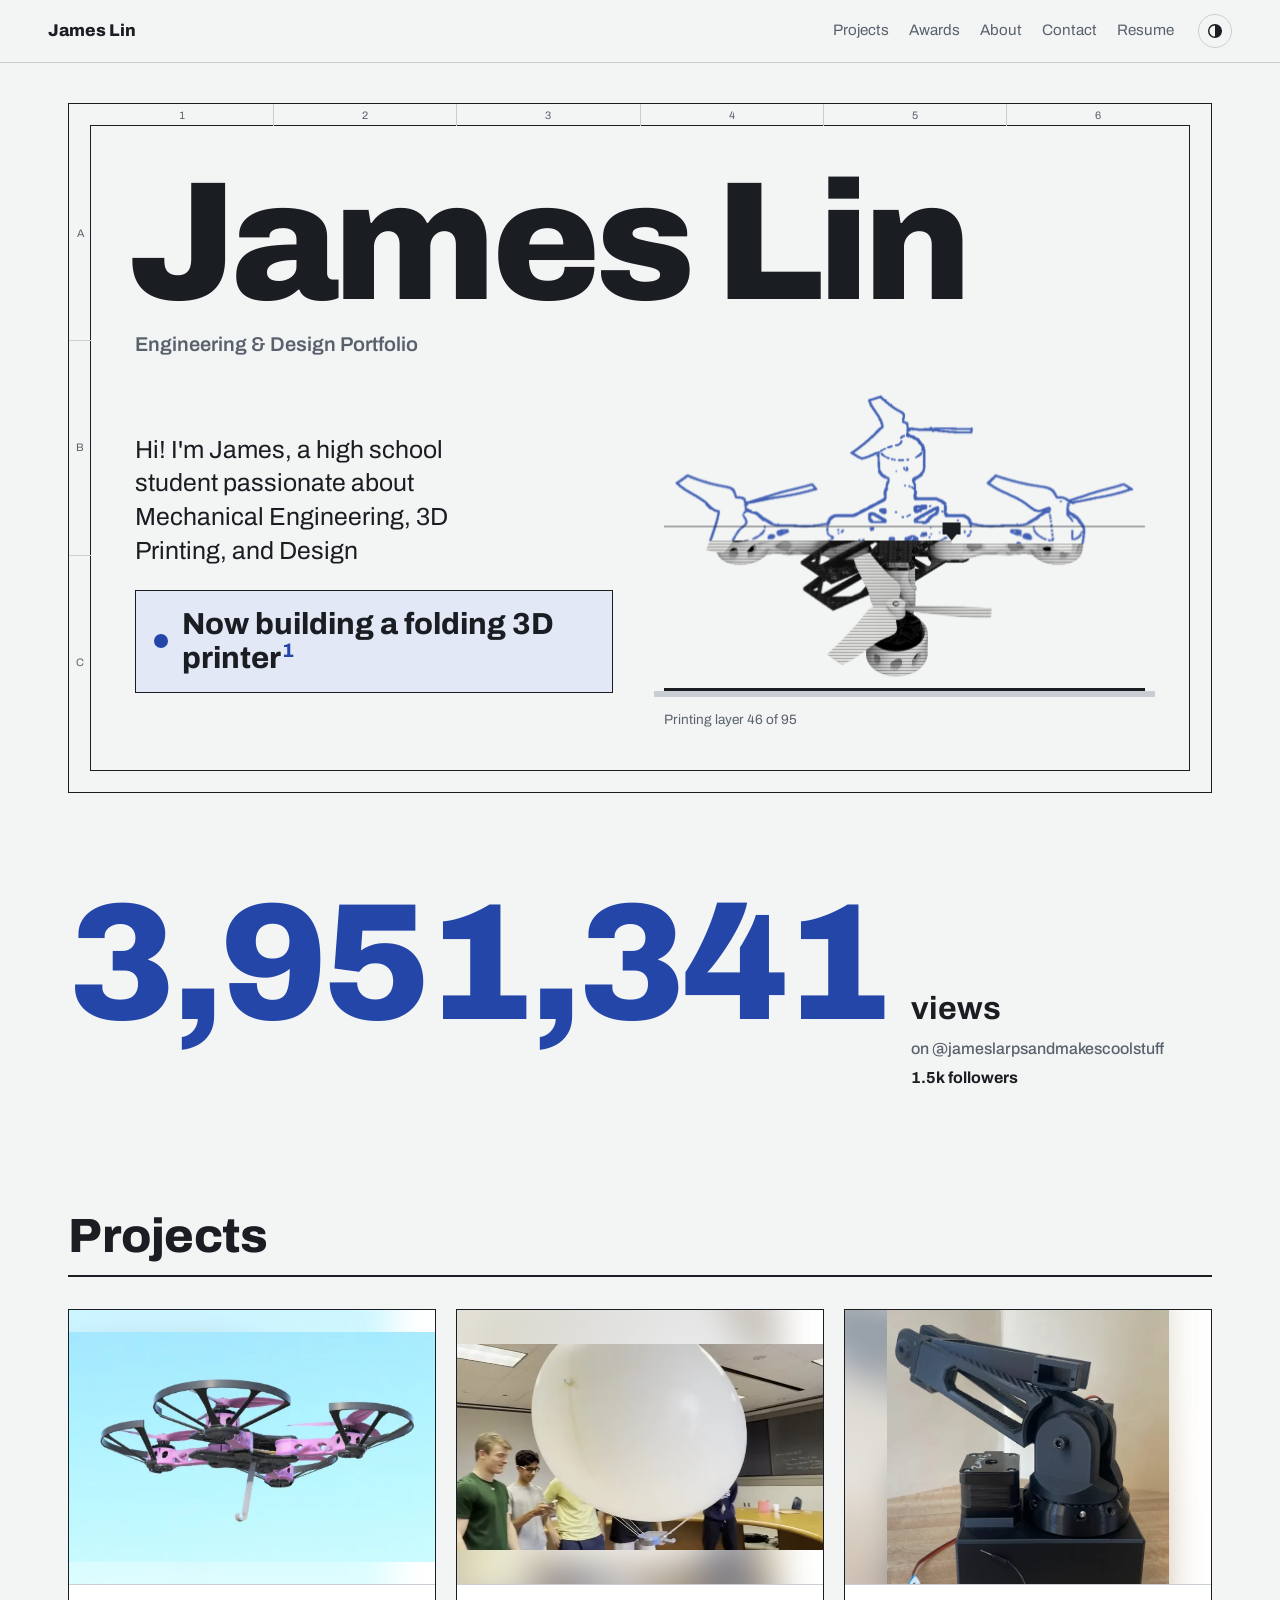
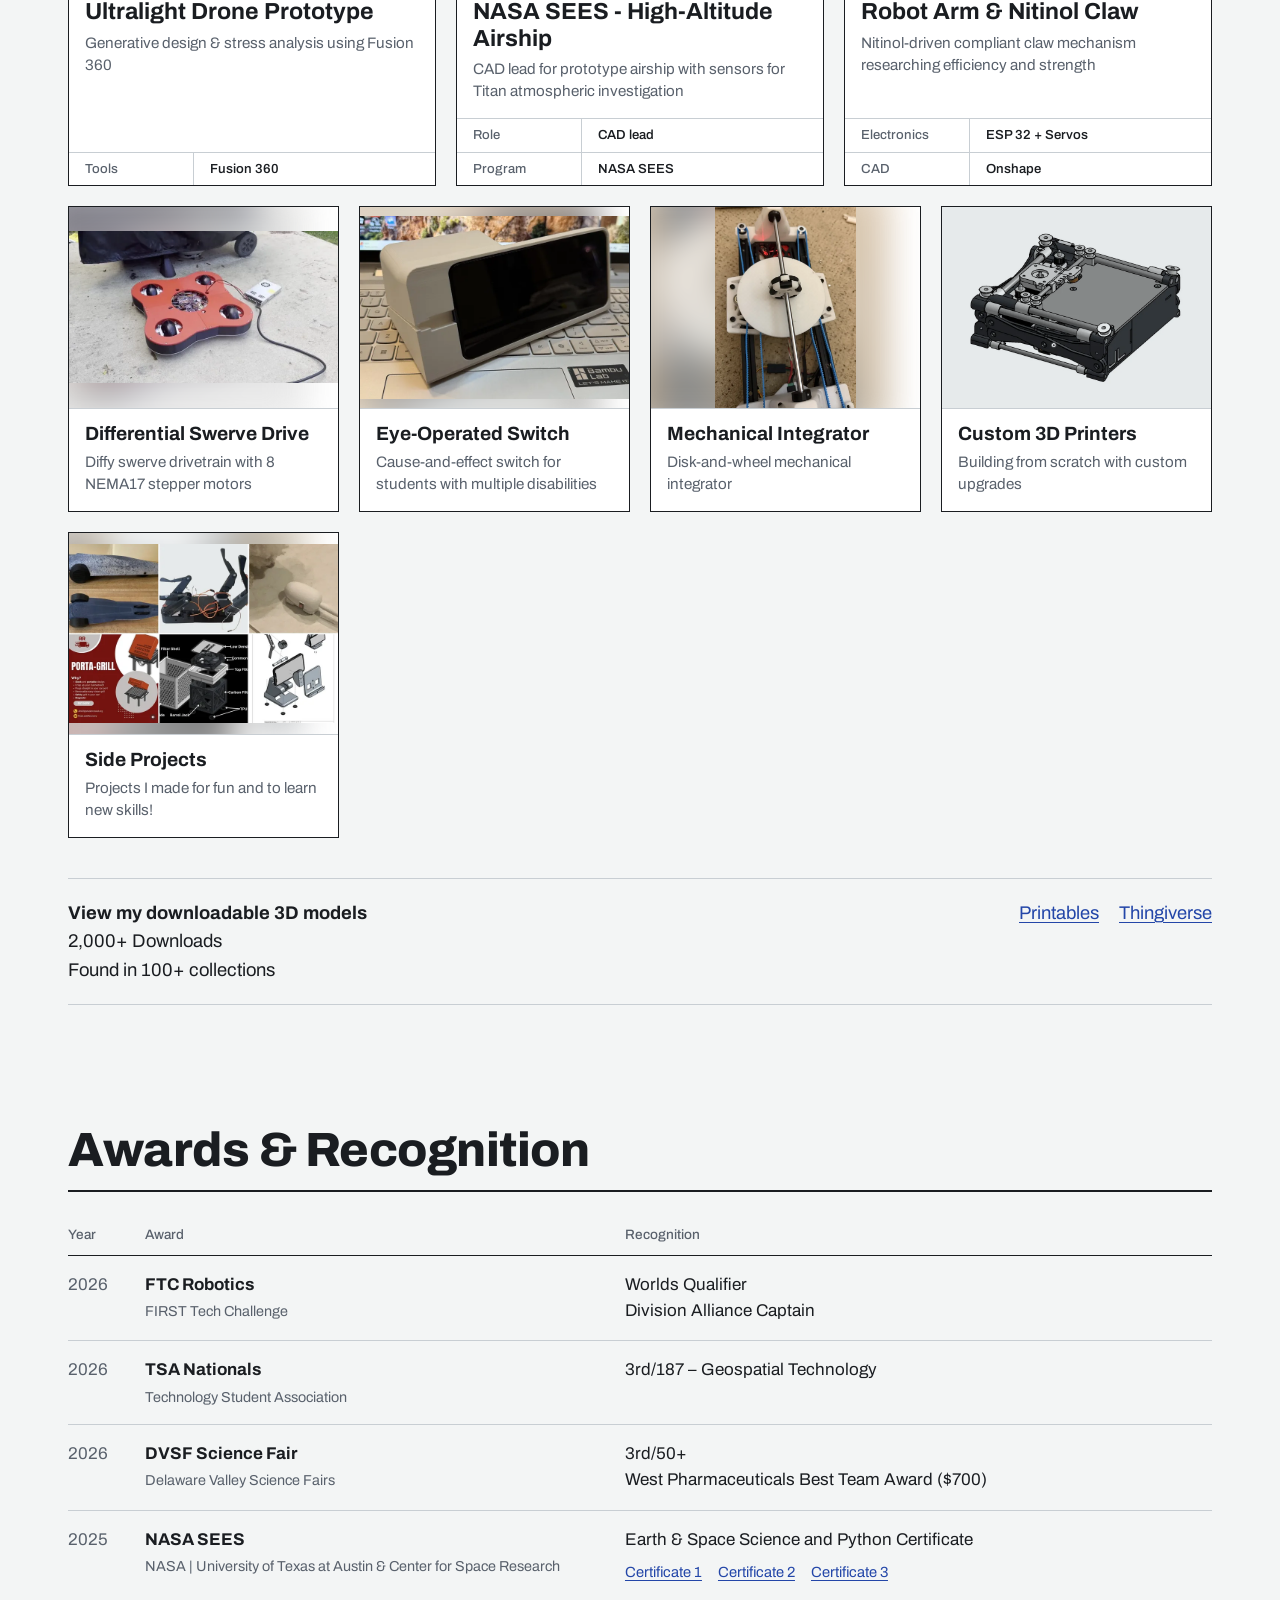
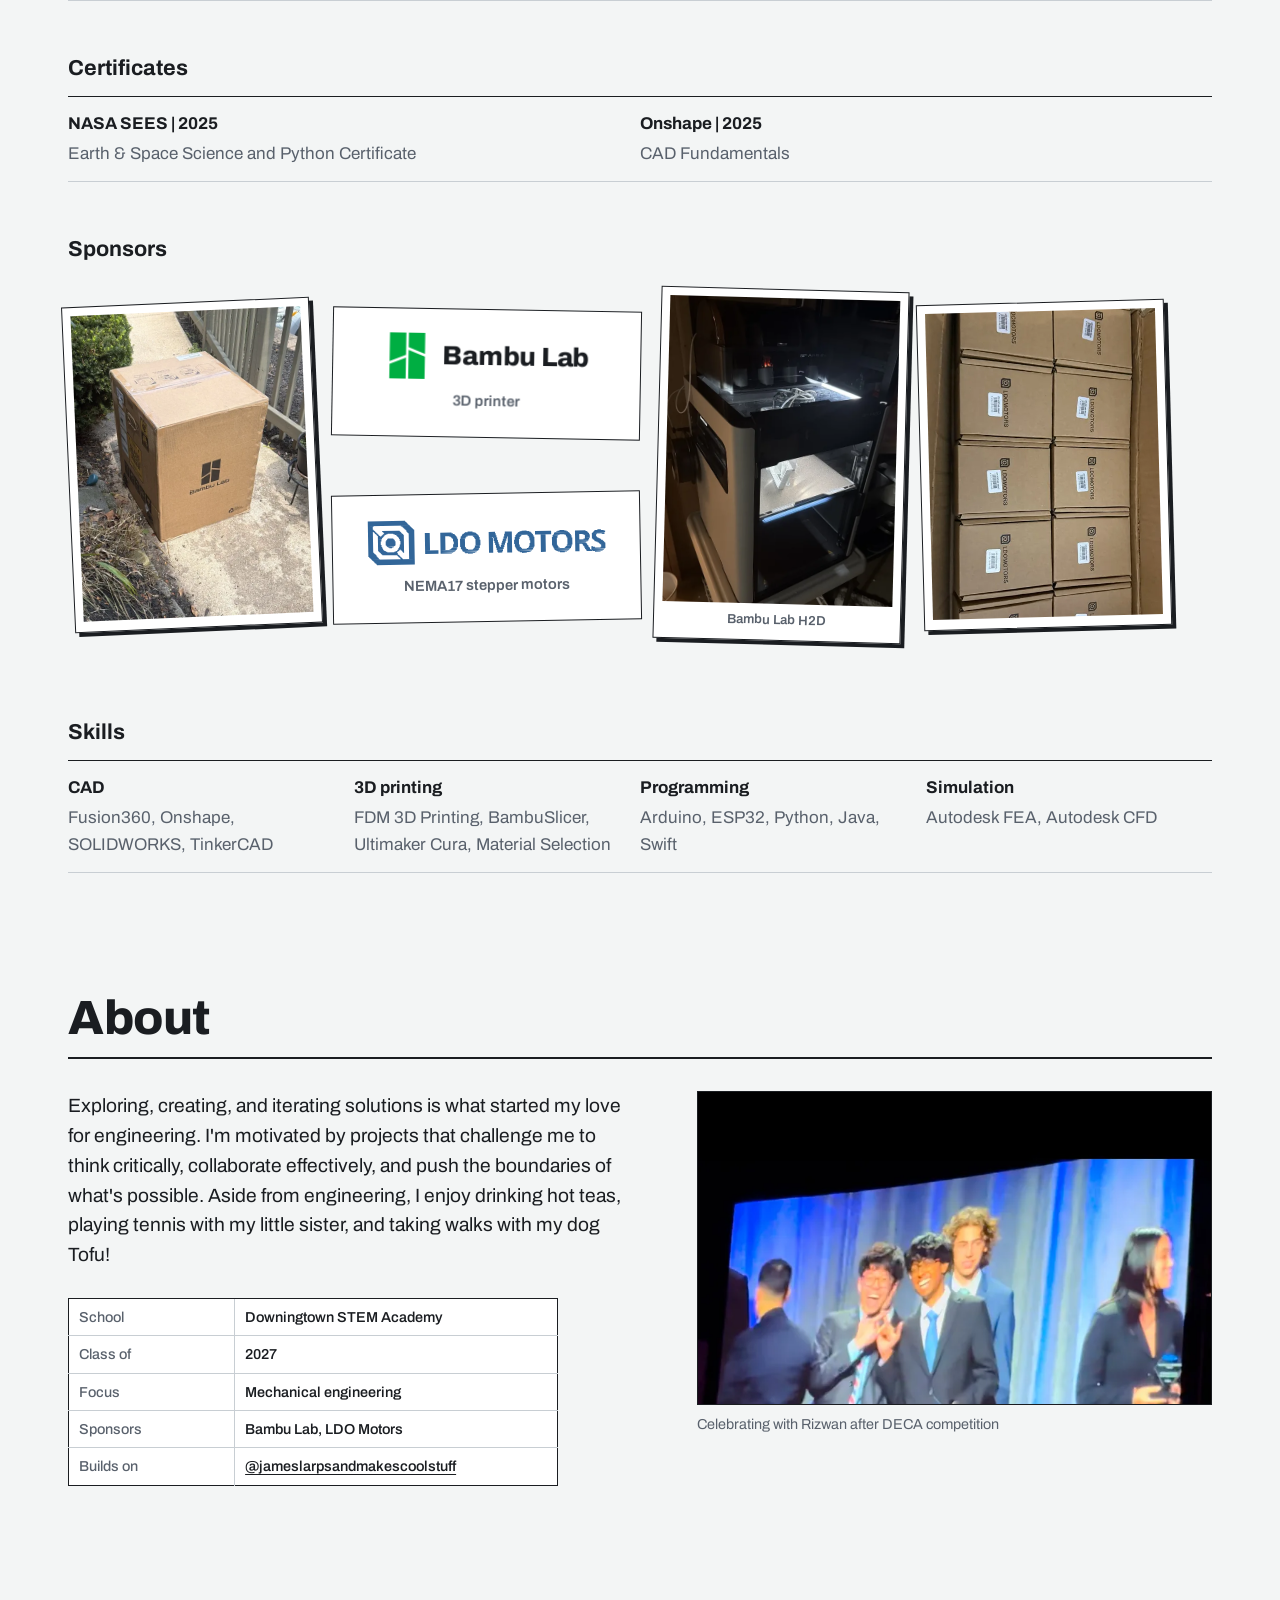
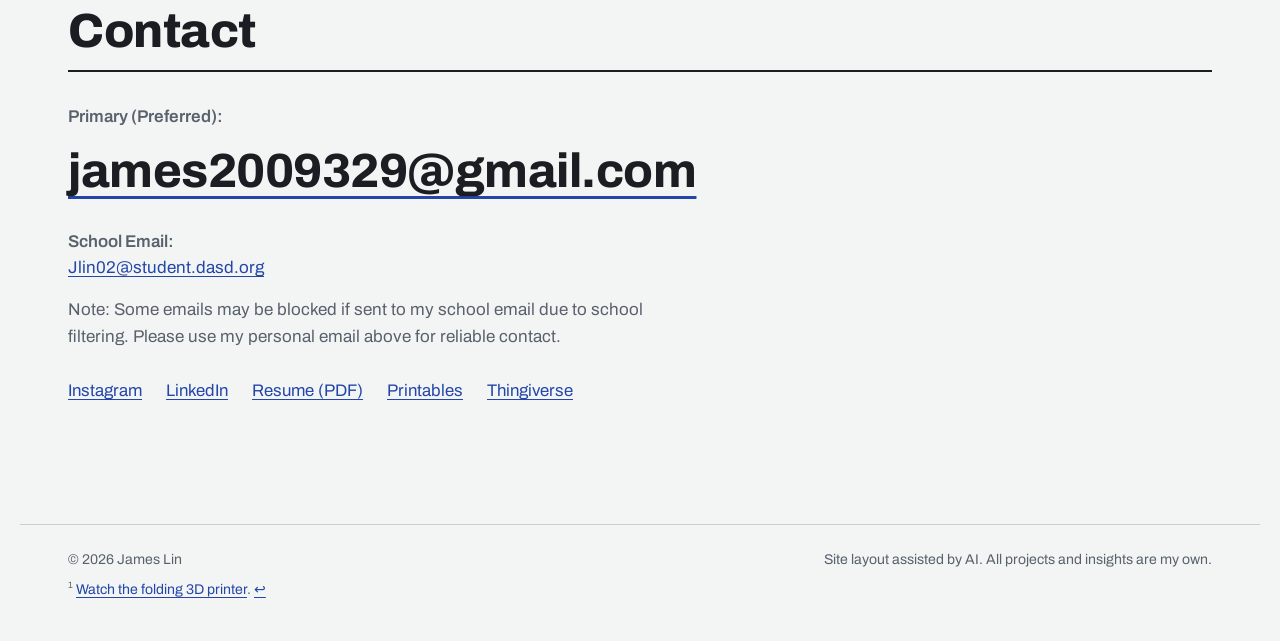
==== commit 481759c3: "Longer write-ups for airship, claw, swerve, eye switch, integrator Co-Authored-By: Claude Opus 5.5 <" ====
--- a/index.html
+++ b/index.html
@@ -12,7 +12,7 @@
   <link rel="preconnect" href="https://fonts.googleapis.com">
   <link rel="preconnect" href="https://fonts.gstatic.com" crossorigin>
   <link href="https://fonts.googleapis.com/css2?family=Archivo:wdth,wght@62..125,300..900&display=swap" rel="stylesheet">
-  <link rel="stylesheet" href="style.css?v=17">
+  <link rel="stylesheet" href="style.css?v=18">
   <script>
     try { var t = localStorage.getItem('theme'); if (t) document.documentElement.dataset.theme = t; } catch (e) {}
   </script>
@@ -206,7 +206,7 @@
     </button>
   </dialog>
 
-  <script src="projects.js?v=17"></script>
-  <script src="app.js?v=17"></script>
+  <script src="projects.js?v=18"></script>
+  <script src="app.js?v=18"></script>
 </body>
 </html>
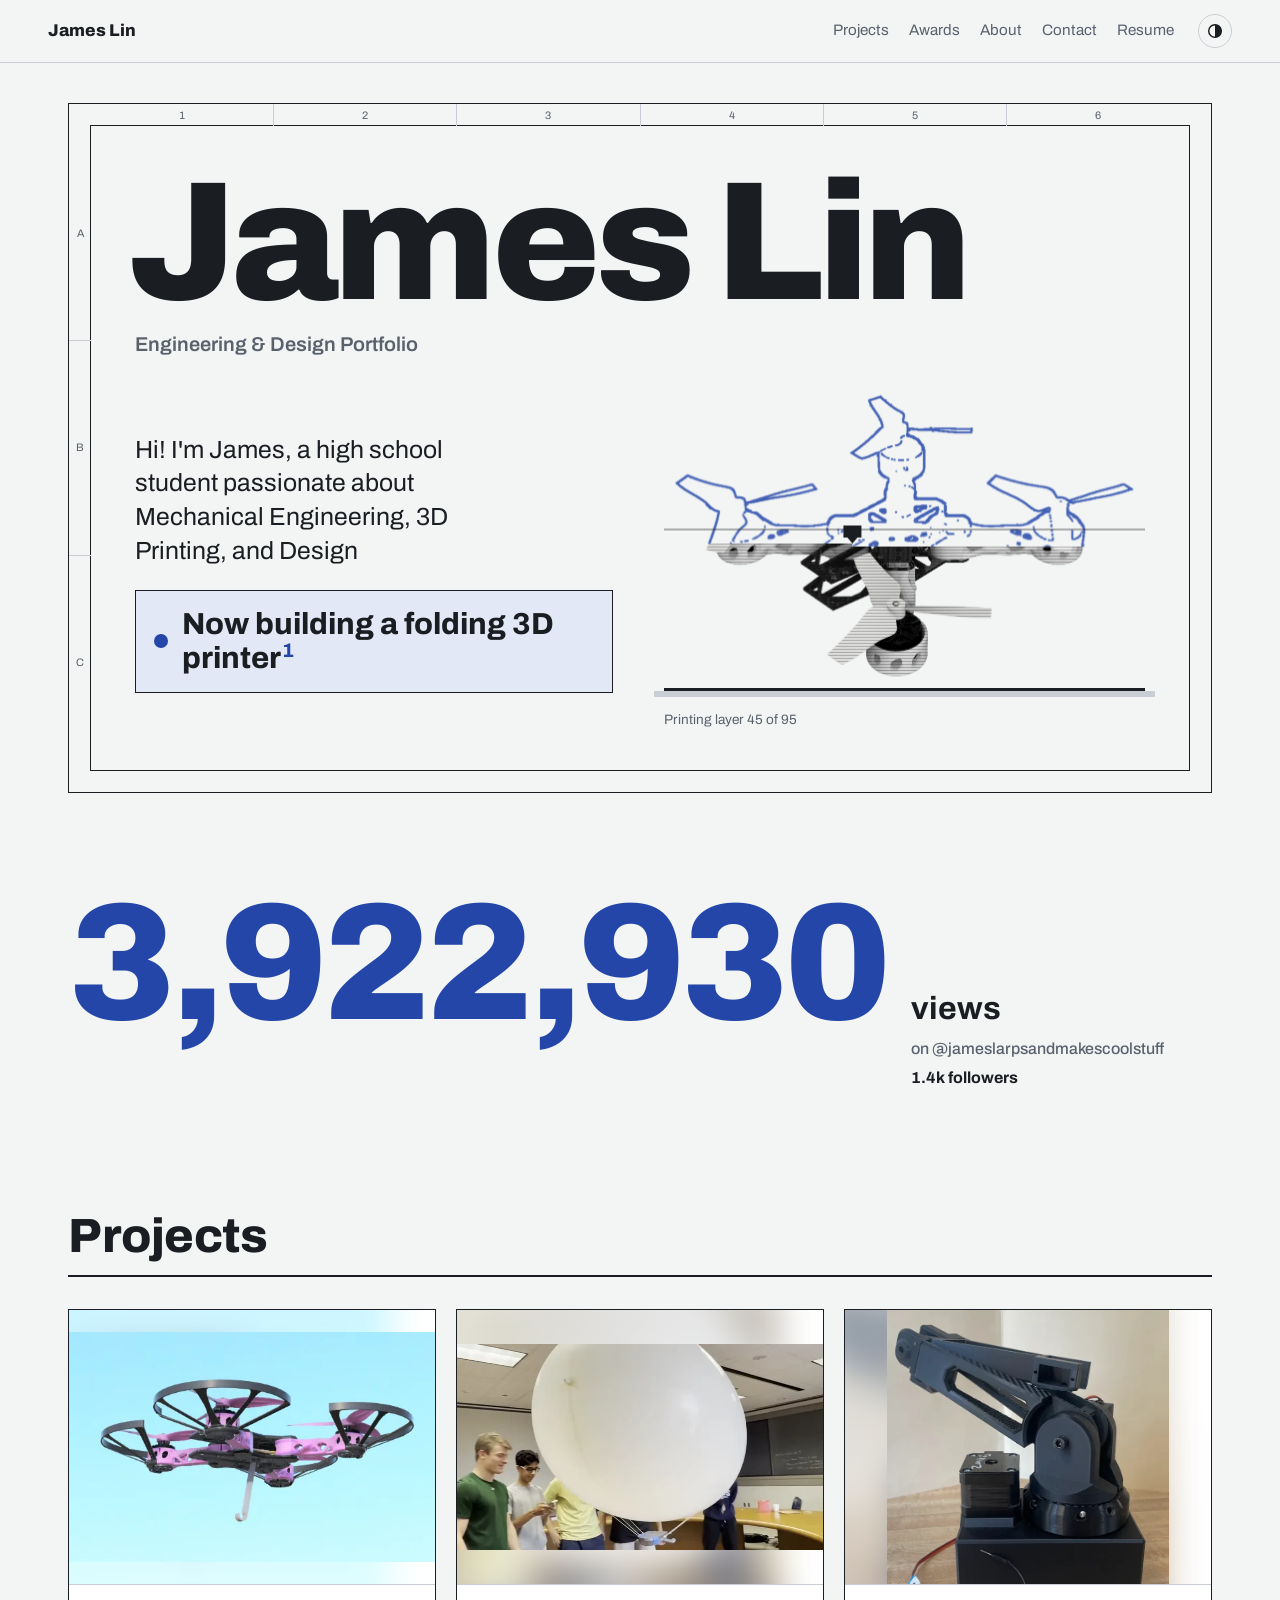
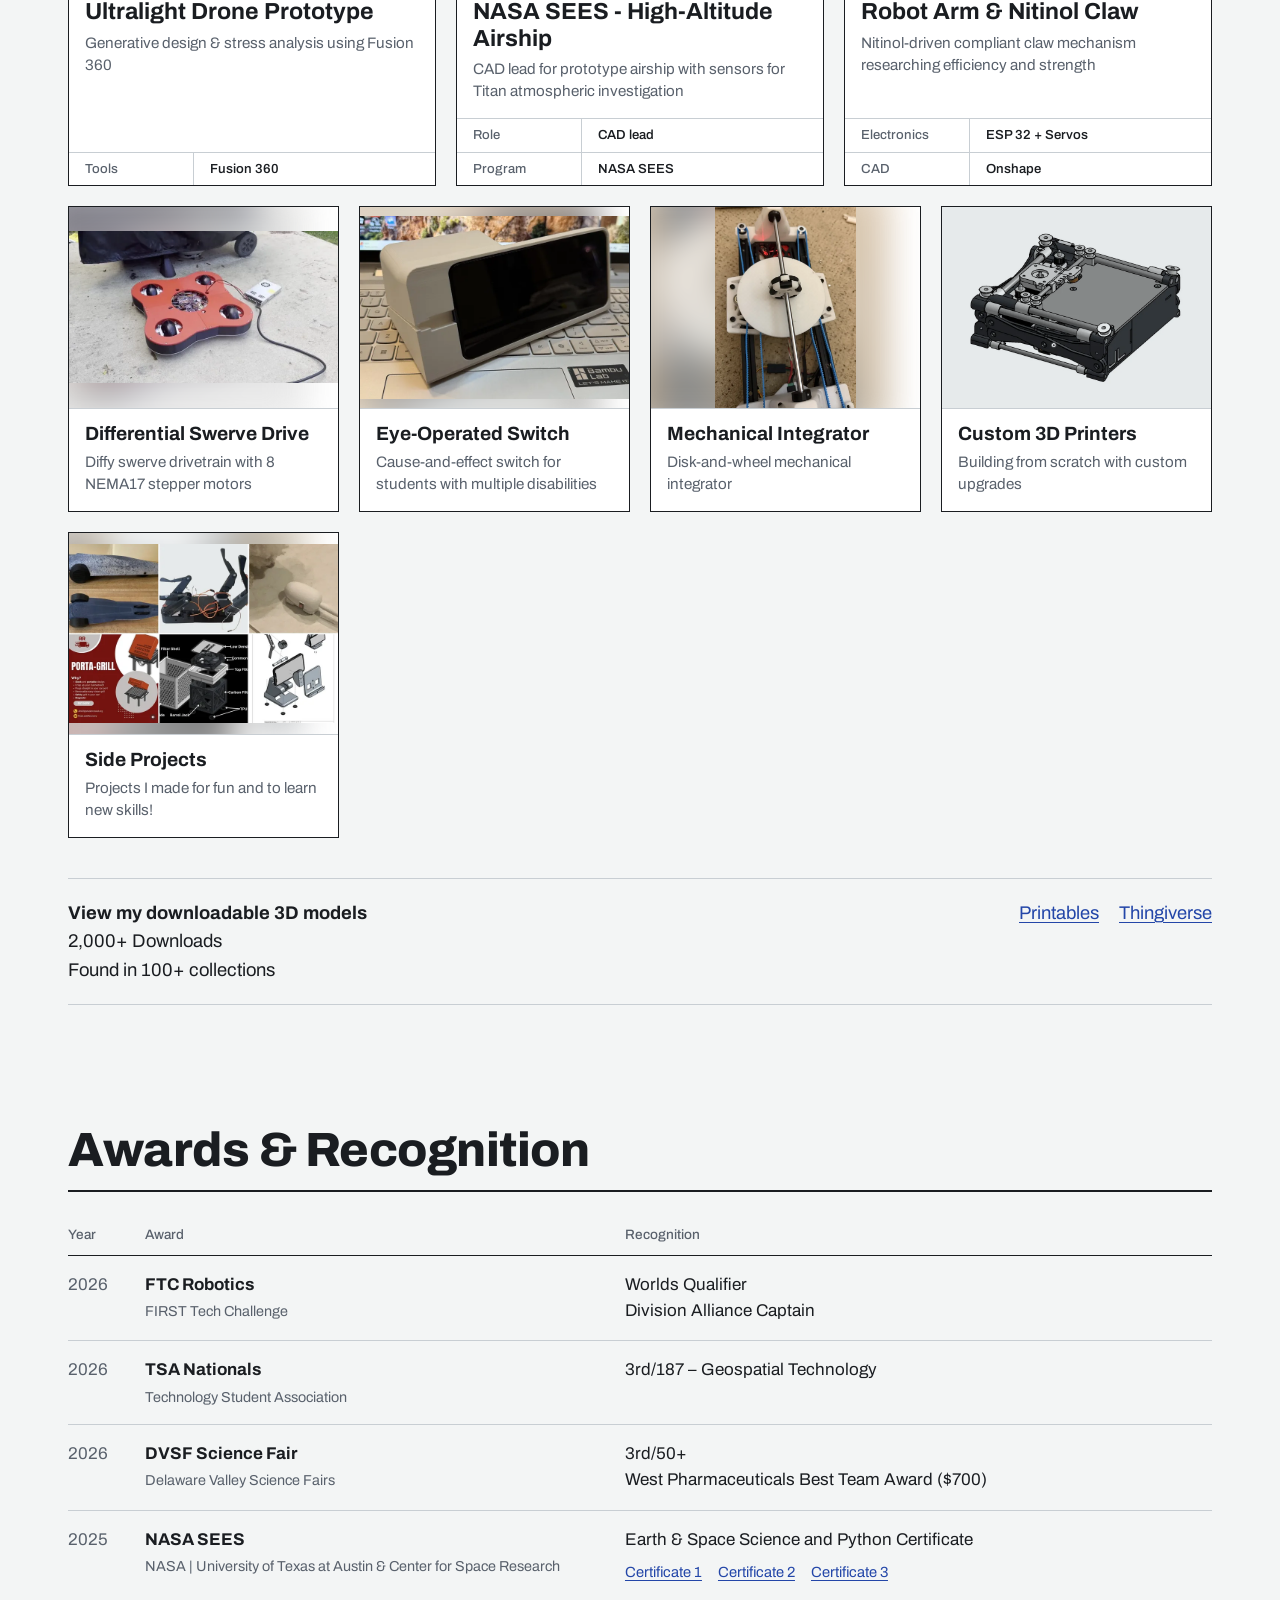
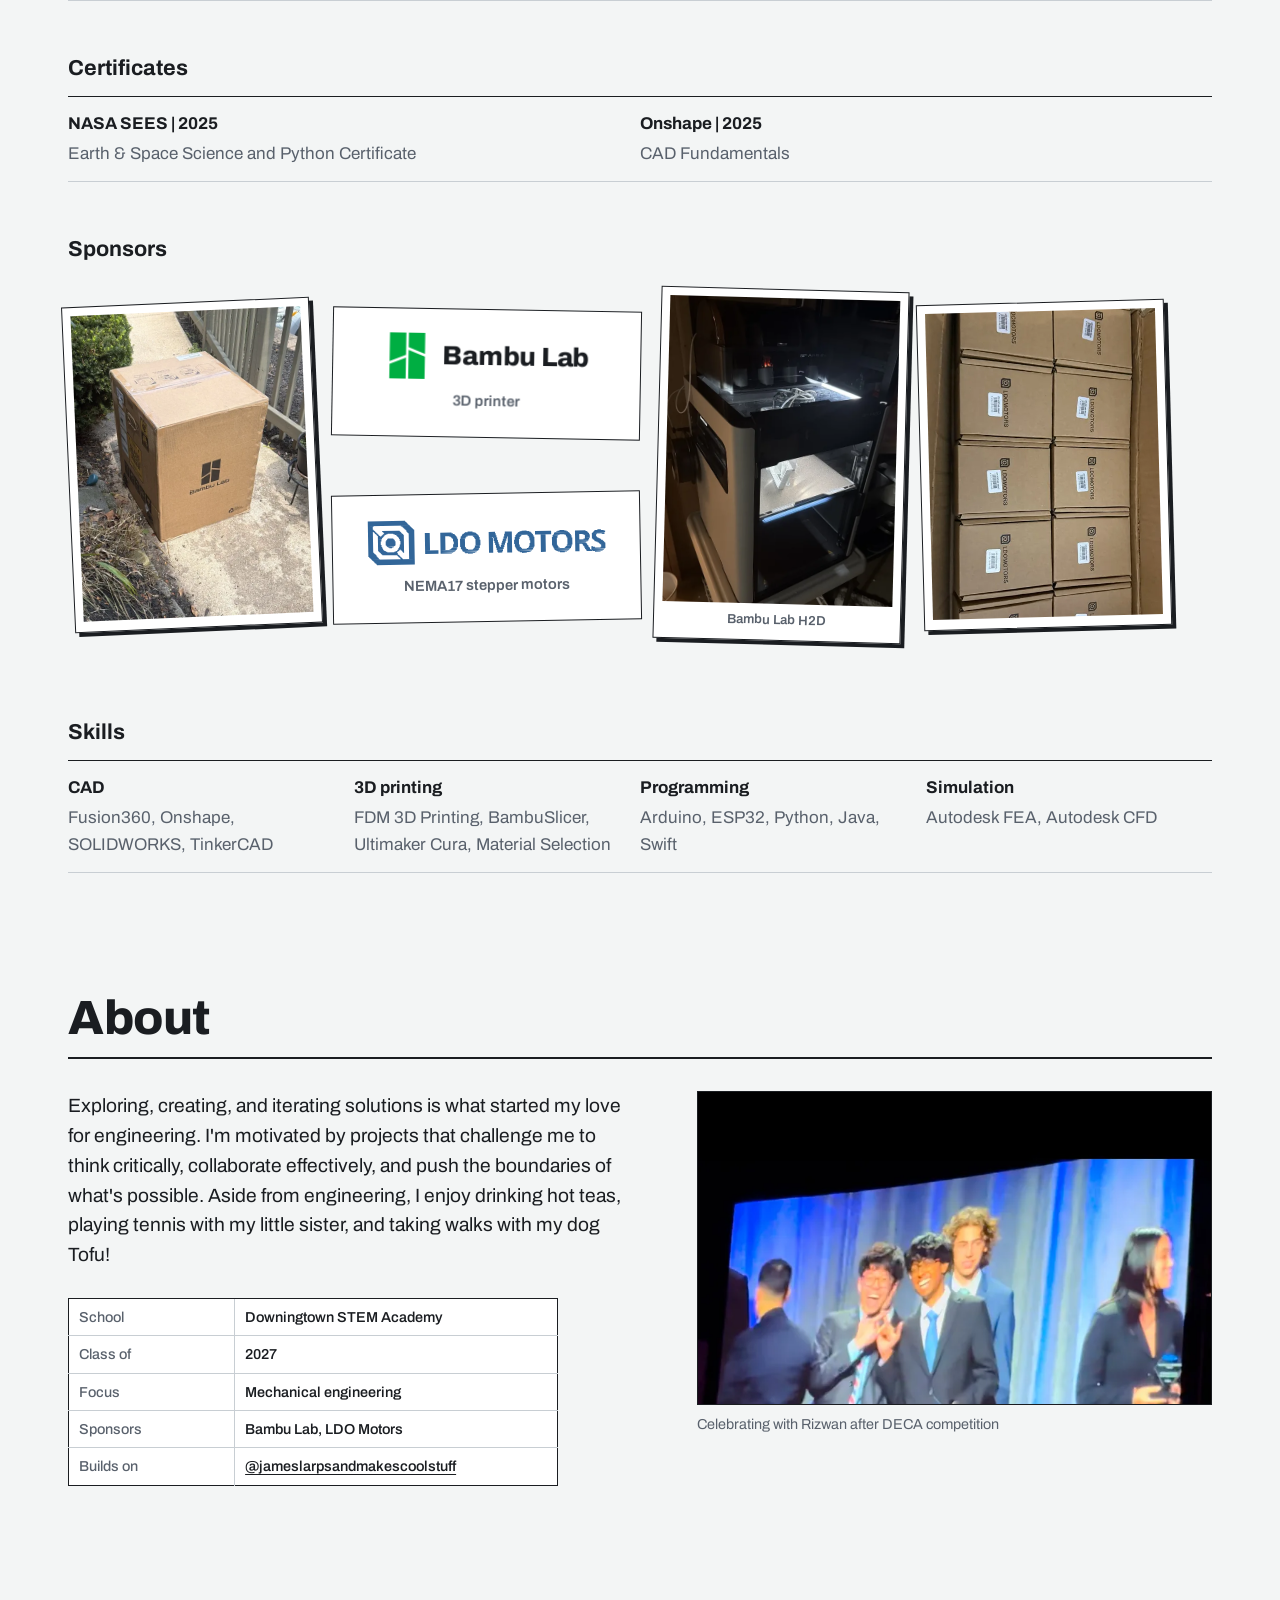
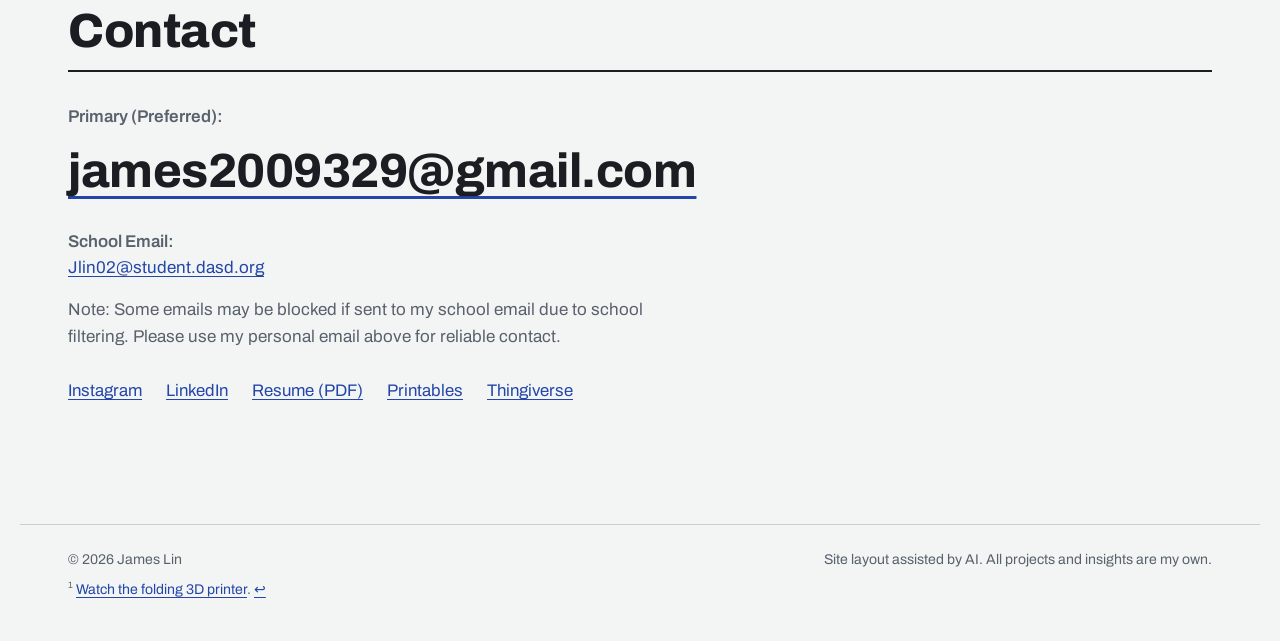
==== commit 56b4d702: "Airship: microgravity runner-up as a side note with the announcement image Co-Authored-By: Claude Op" ====
--- a/index.html
+++ b/index.html
@@ -12,7 +12,7 @@
   <link rel="preconnect" href="https://fonts.googleapis.com">
   <link rel="preconnect" href="https://fonts.gstatic.com" crossorigin>
   <link href="https://fonts.googleapis.com/css2?family=Archivo:wdth,wght@62..125,300..900&display=swap" rel="stylesheet">
-  <link rel="stylesheet" href="style.css?v=18">
+  <link rel="stylesheet" href="style.css?v=19">
   <script>
     try { var t = localStorage.getItem('theme'); if (t) document.documentElement.dataset.theme = t; } catch (e) {}
   </script>
@@ -206,7 +206,7 @@
     </button>
   </dialog>
 
-  <script src="projects.js?v=18"></script>
-  <script src="app.js?v=18"></script>
+  <script src="projects.js?v=19"></script>
+  <script src="app.js?v=19"></script>
 </body>
 </html>
--- a/style.css
+++ b/style.css
@@ -375,3 +375,7 @@
 .note-links { display: flex; flex-wrap: wrap; gap: 6px 18px; margin-top: 8px; }
 .note p + p { margin-top: 8px; }
 .btn-sm { margin-top: 10px; padding: 7px 12px; font-size: 0.9rem; }
+
+.aside-note { margin-top: 8px; padding-top: 18px; border-top: 1px solid var(--rule); display: grid; gap: 10px; font-size: 0.95rem; }
+.aside-note p { color: var(--graphite); }
+.aside-note img { width: 100%; max-width: 360px; border: 1px solid var(--rule); }
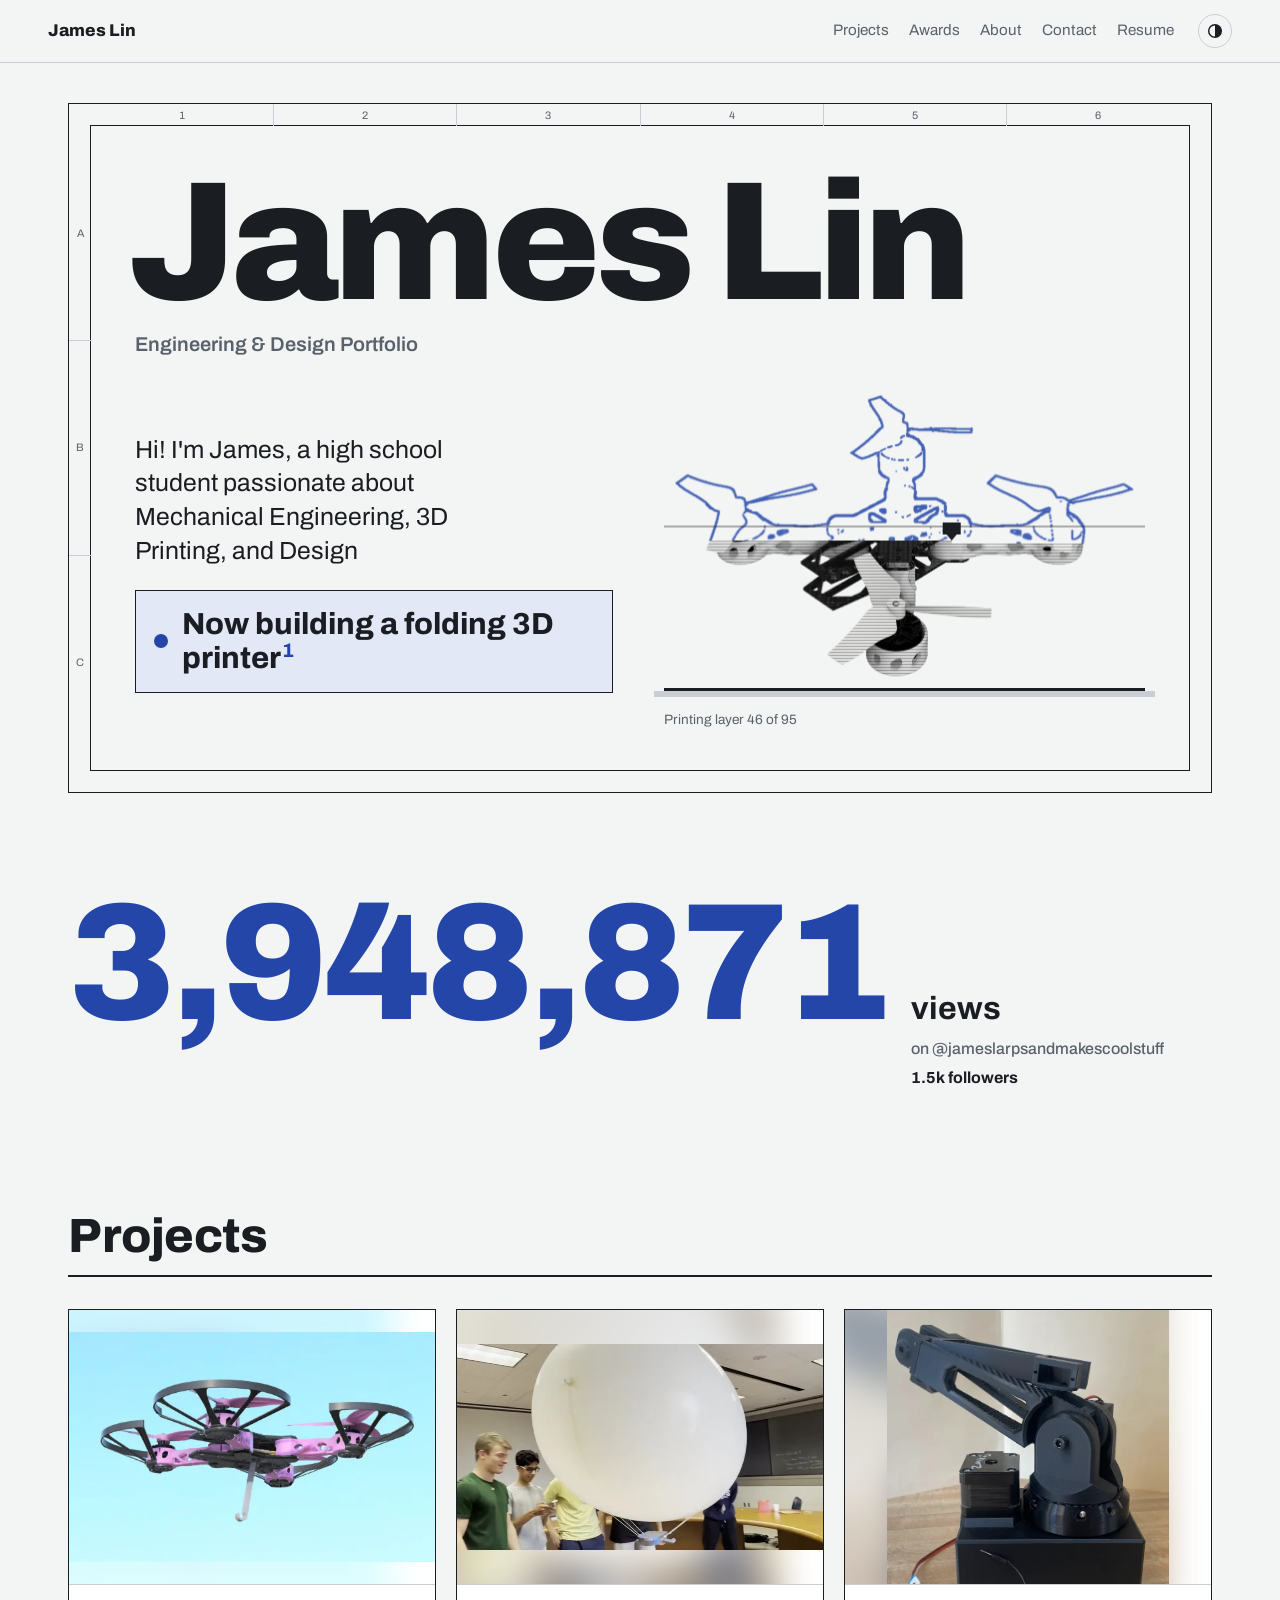
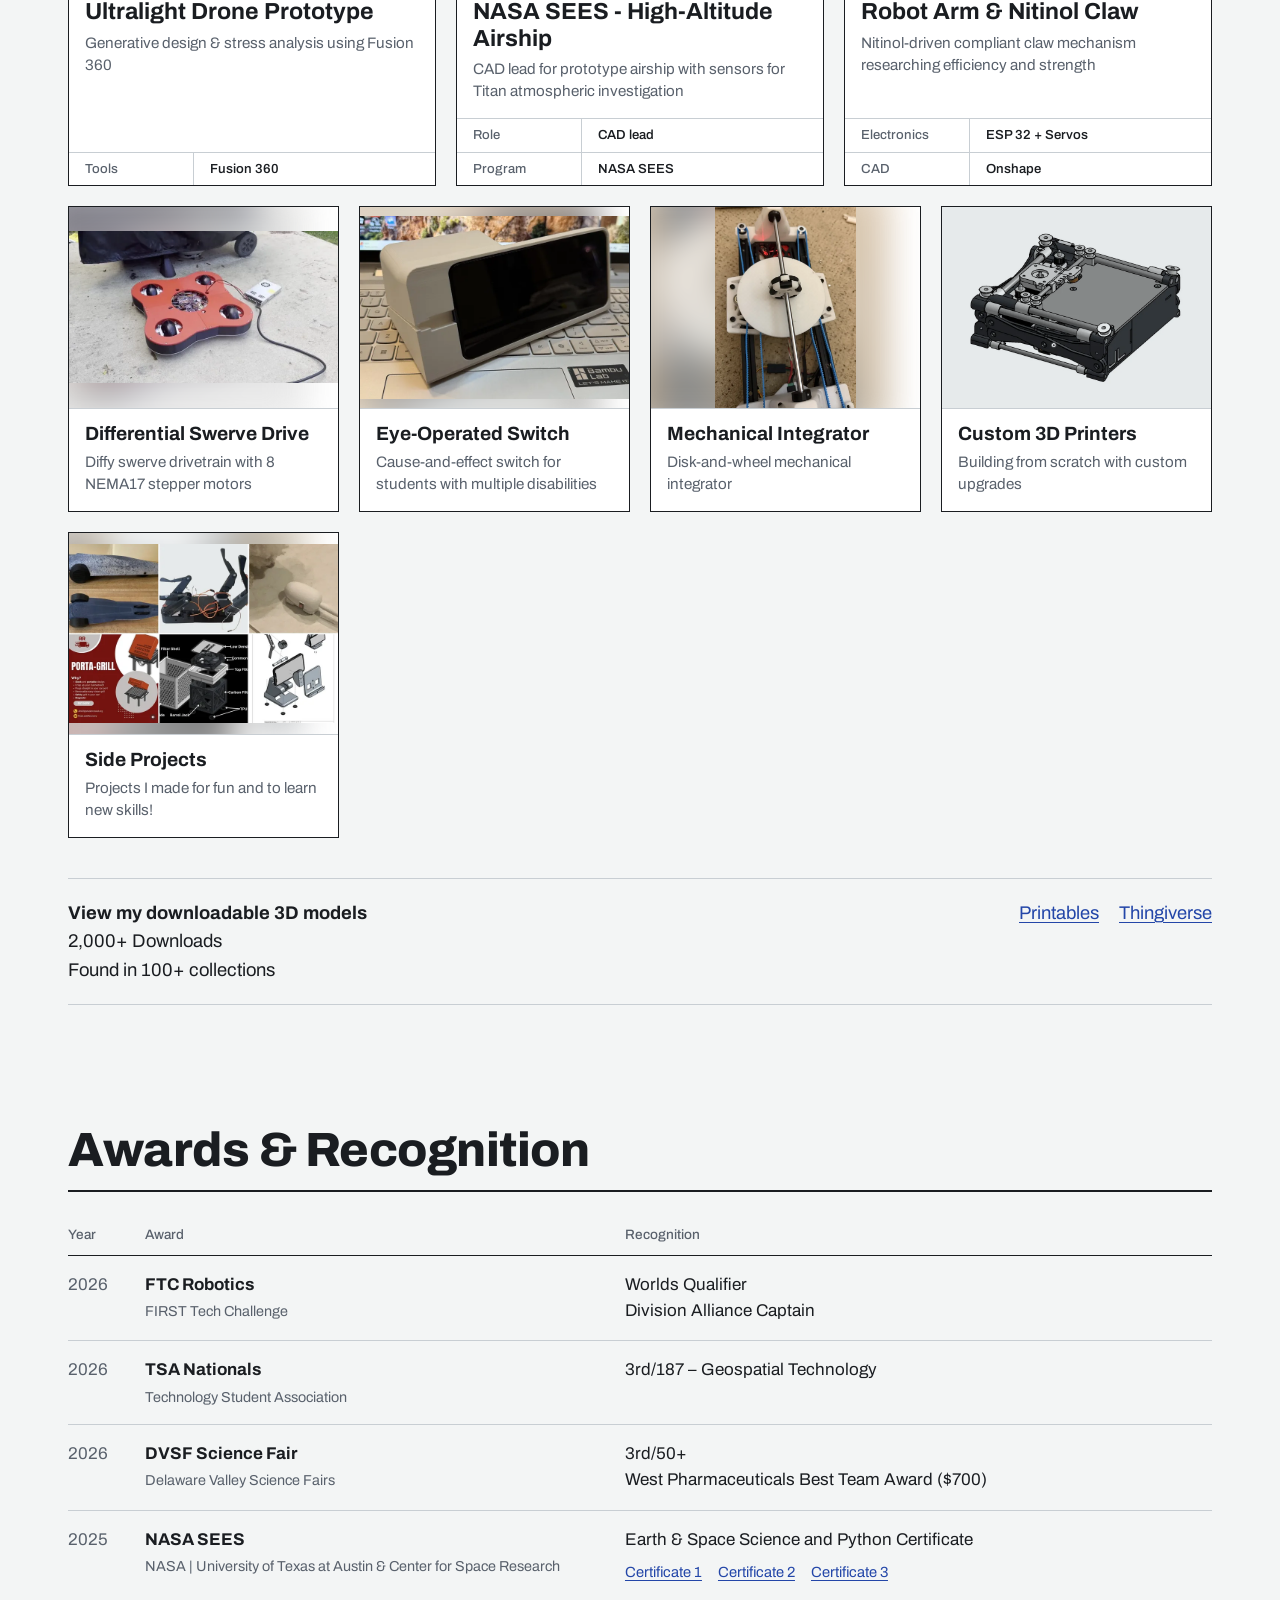
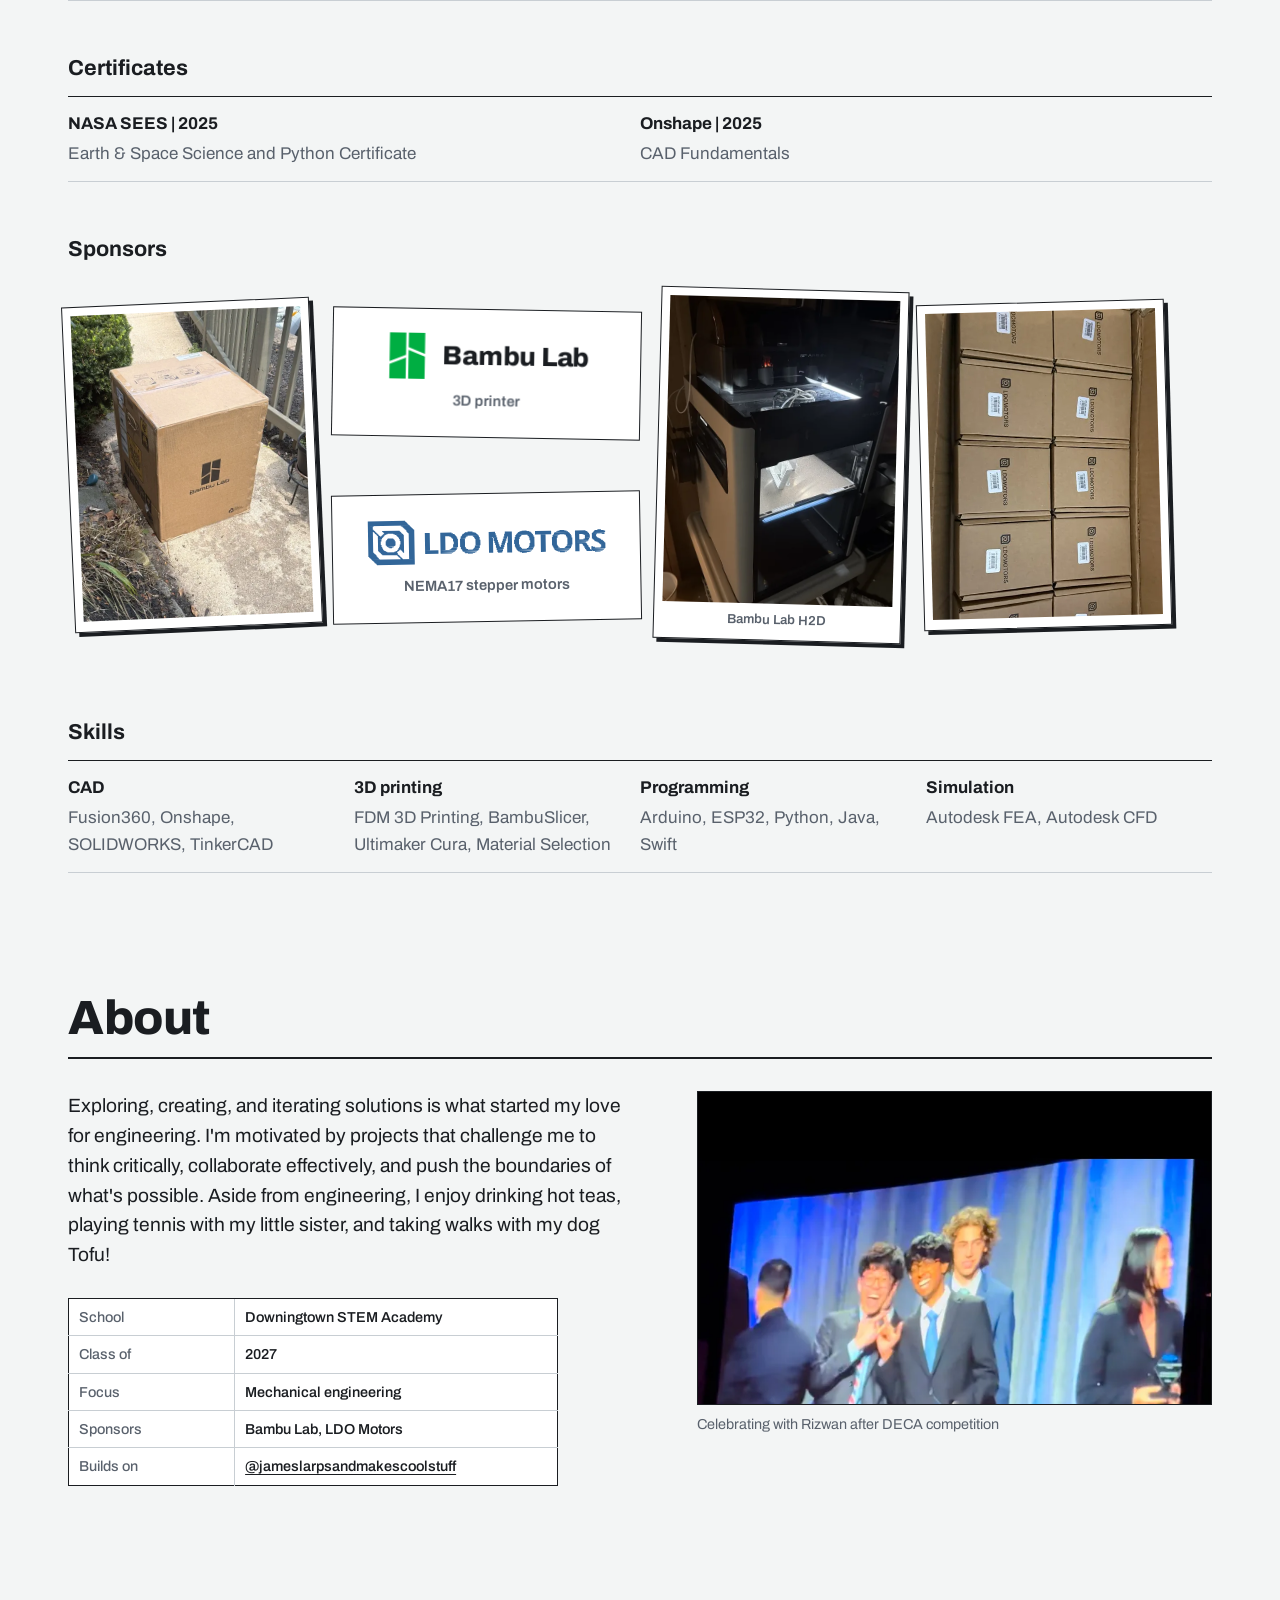
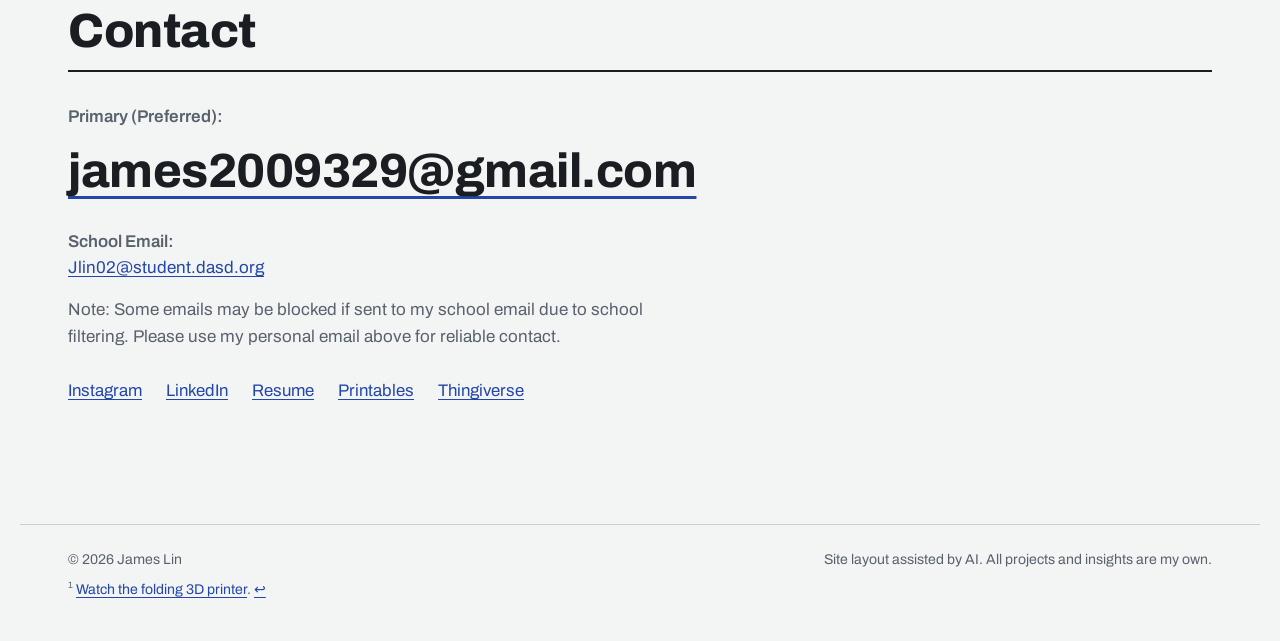
==== commit 4d03f546: "New resume page with content creation; regenerate resume PDF from it Co-Authored-By: Claude Opus 5.5" ====
--- a/index.html
+++ b/index.html
@@ -27,7 +27,7 @@
       <a href="#awards">Awards</a>
       <a href="#about">About</a>
       <a href="#contact">Contact</a>
-      <a href="James-Lin-Resume.pdf" target="_blank" rel="noopener">Resume</a>
+      <a href="resume.html">Resume</a>
     </nav>
     <button class="theme" type="button" aria-label="Switch color theme" title="Switch color theme">
       <svg viewBox="0 0 20 20" aria-hidden="true"><circle cx="10" cy="10" r="7" fill="none" stroke="currentColor" stroke-width="1.6"/><path d="M10 3a7 7 0 0 1 0 14z" fill="currentColor"/></svg>
@@ -157,7 +157,7 @@
       <p class="contact-links">
         <a href="https://www.instagram.com/jameslarpsandmakescoolstuff/" target="_blank" rel="noopener">Instagram</a>
         <a href="https://www.linkedin.com/in/james-lin-72927a278/" target="_blank" rel="noopener">LinkedIn</a>
-        <a href="James-Lin-Resume.pdf" target="_blank" rel="noopener">Resume (PDF)</a>
+        <a href="resume.html">Resume</a>
         <a href="https://www.printables.com/@JamesLin_317773" target="_blank" rel="noopener">Printables</a>
         <a href="https://www.thingiverse.com/ImAPotato5260/designs" target="_blank" rel="noopener">Thingiverse</a>
       </p>
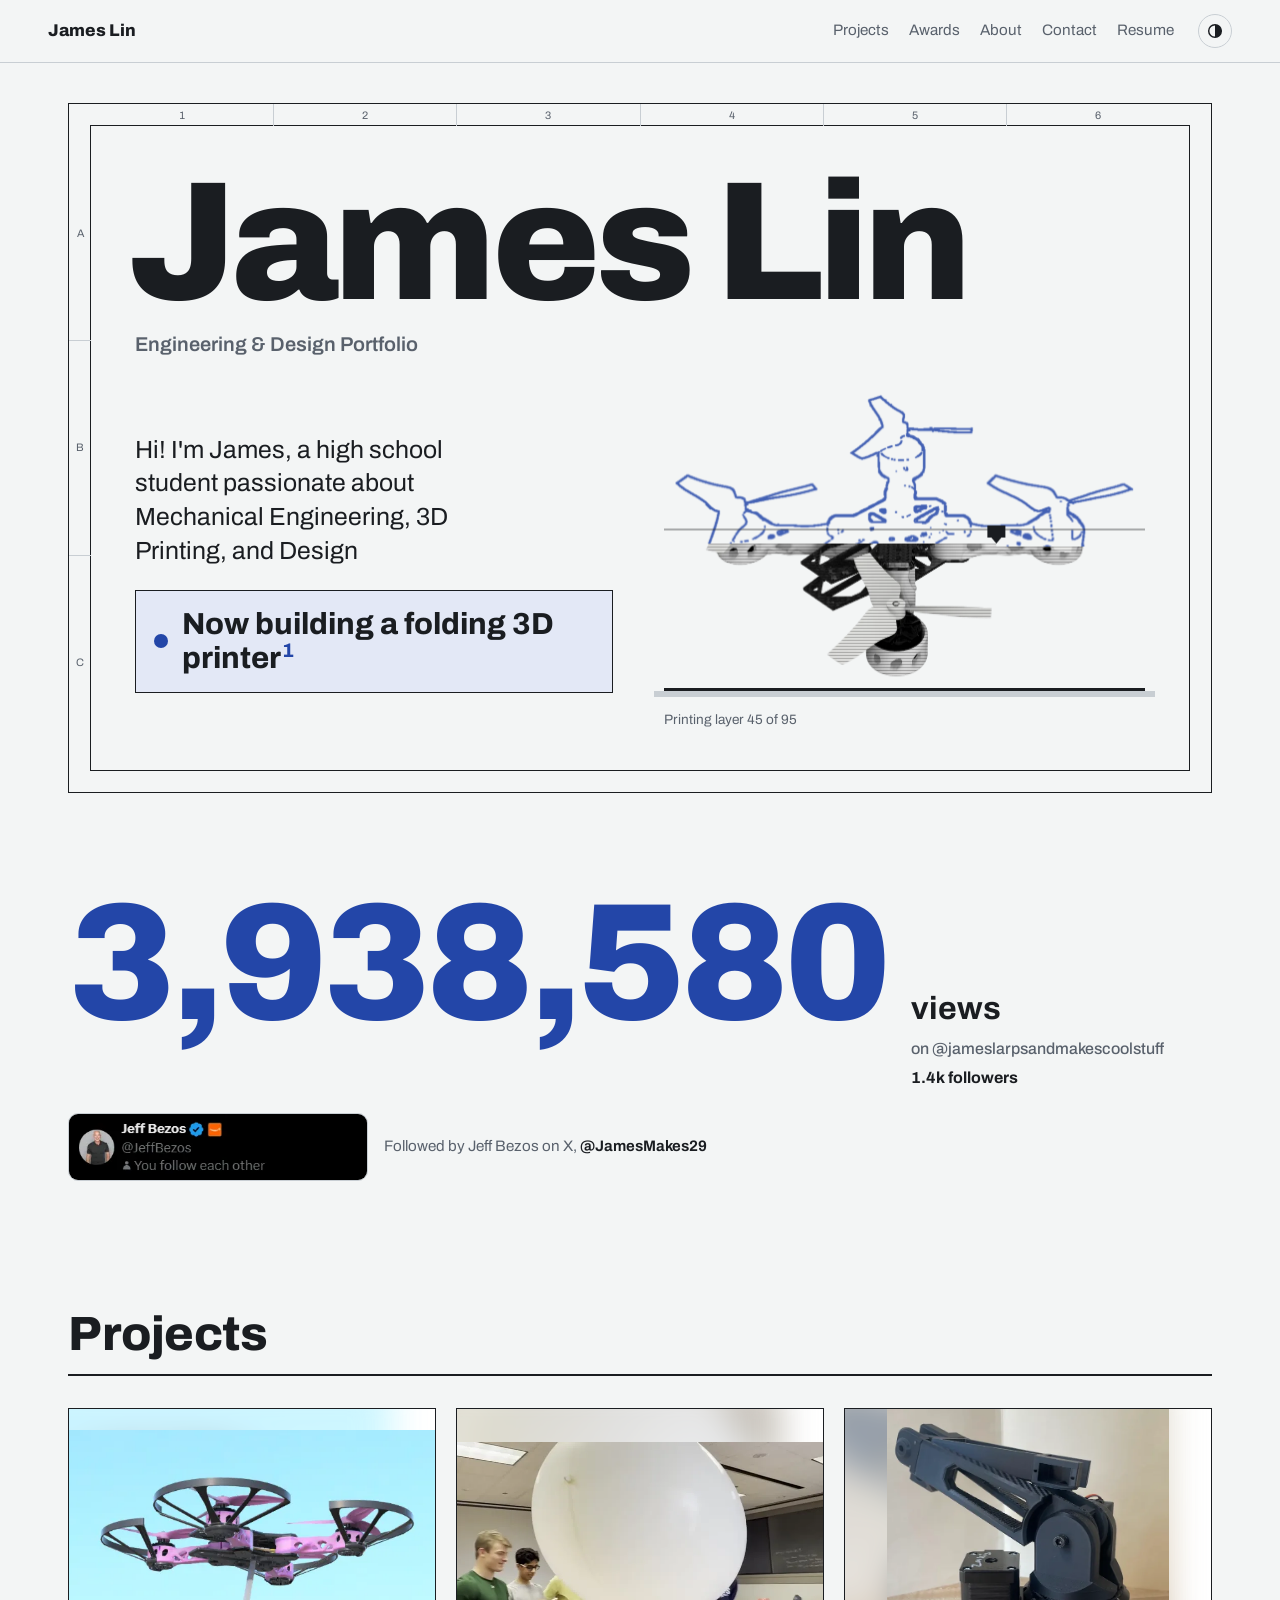
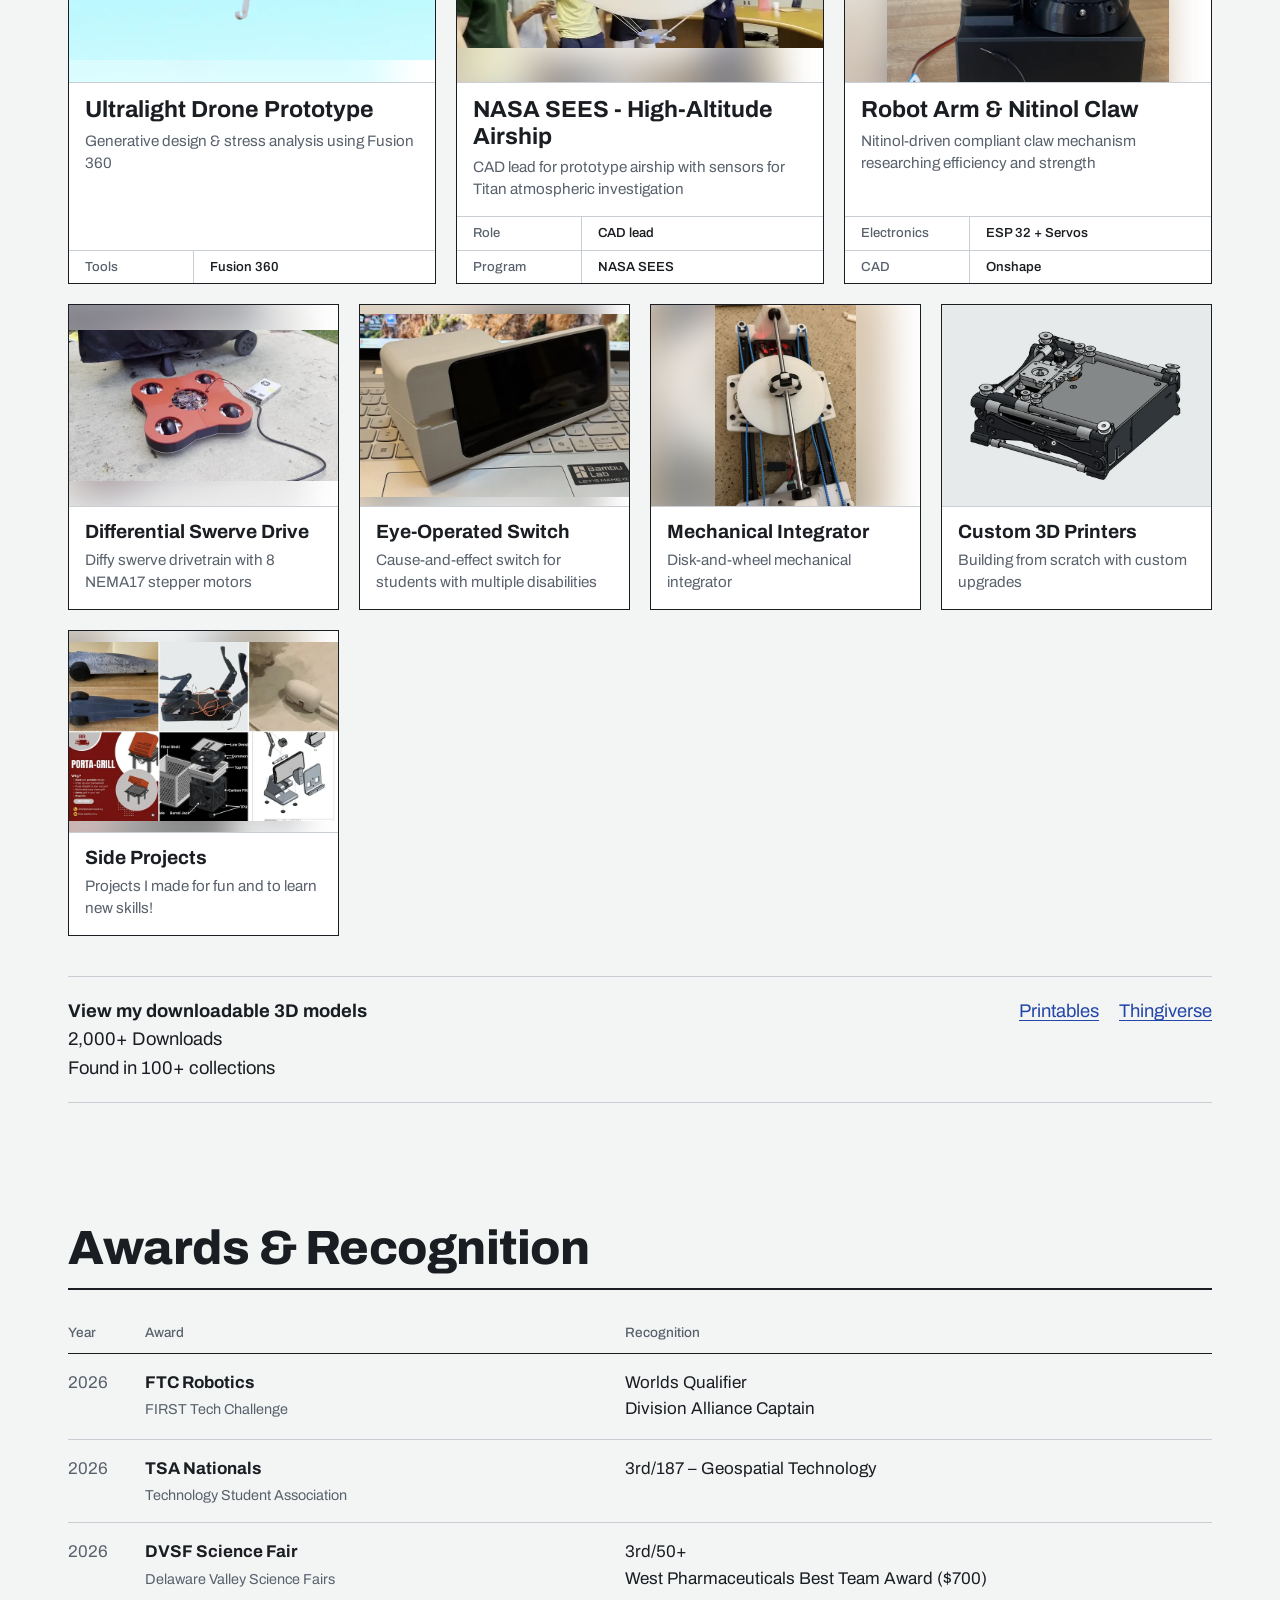
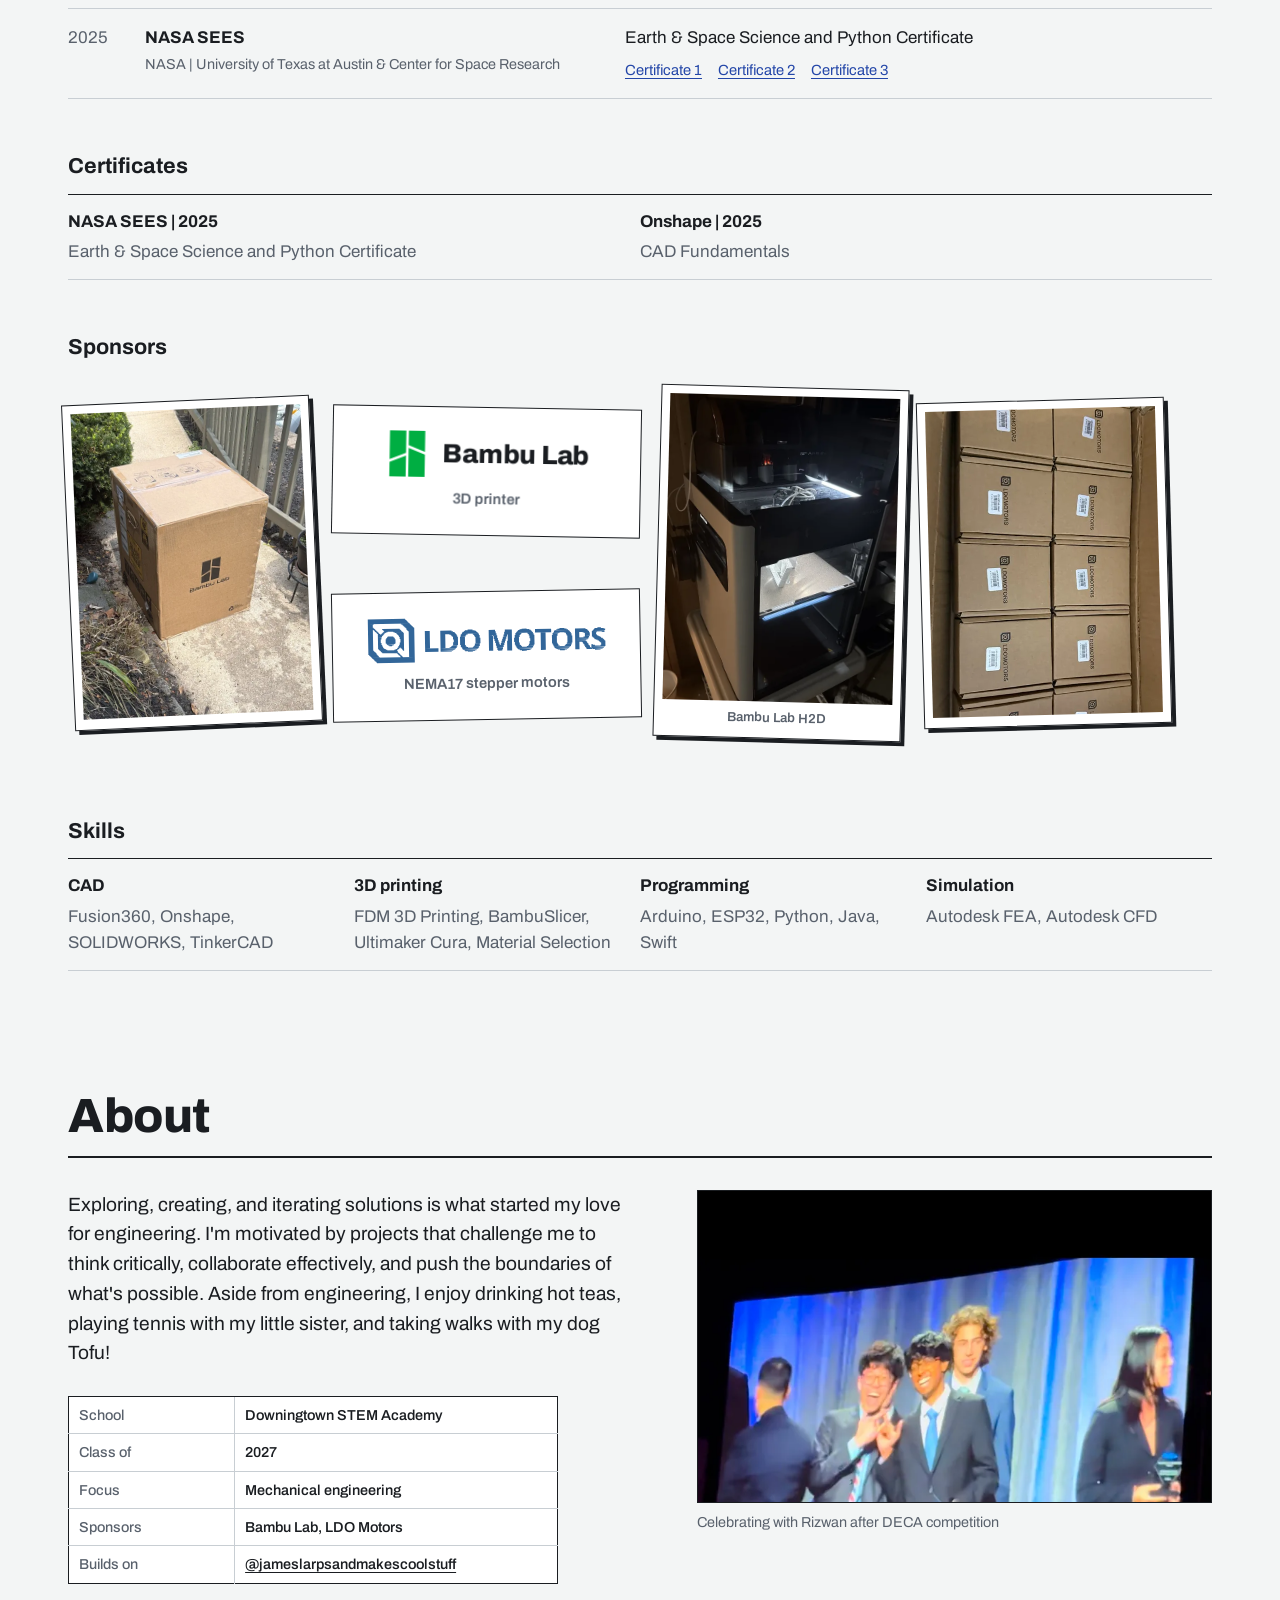
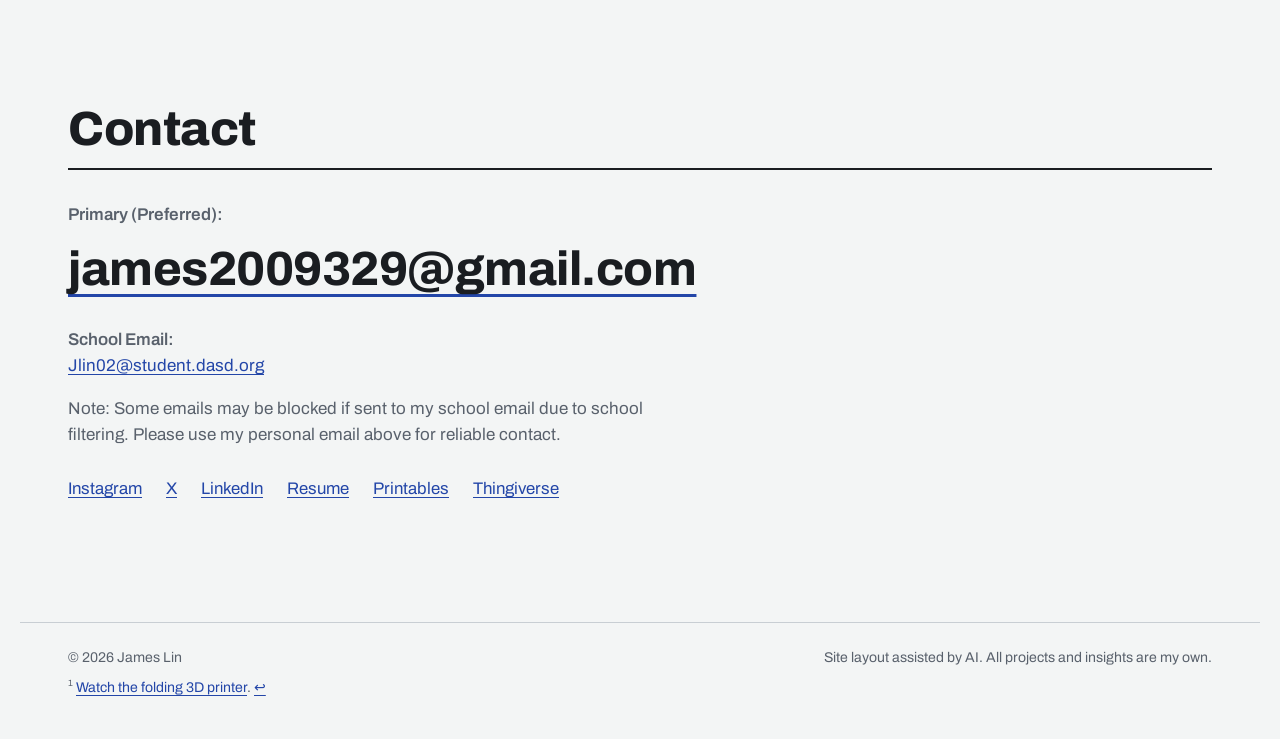
==== commit 6902dd3d: "Show Jeff Bezos X follow under the views counter; add X link Co-Authored-By: Claude Opus 5.5 <norepl" ====
--- a/index.html
+++ b/index.html
@@ -12,7 +12,7 @@
   <link rel="preconnect" href="https://fonts.googleapis.com">
   <link rel="preconnect" href="https://fonts.gstatic.com" crossorigin>
   <link href="https://fonts.googleapis.com/css2?family=Archivo:wdth,wght@62..125,300..900&display=swap" rel="stylesheet">
-  <link rel="stylesheet" href="style.css?v=19">
+  <link rel="stylesheet" href="style.css?v=20">
   <script>
     try { var t = localStorage.getItem('theme'); if (t) document.documentElement.dataset.theme = t; } catch (e) {}
   </script>
@@ -65,6 +65,10 @@
         <span class="reach-num"><span class="count" data-to="4077744">4,077,744</span></span>
         <span class="reach-label">views<span>on @jameslarpsandmakescoolstuff</span><span class="reach-followers"><span class="count" id="followers" data-to="1500" data-format="k">1.5k</span> followers</span></span>
       </a>
+          <a class="reach-x" href="https://x.com/JamesMakes29" target="_blank" rel="noopener">
+        <img src="media/site/bezos-follow.webp" alt="X profile card for Jeff Bezos showing that he and James follow each other" width="421" height="93" loading="lazy">
+        <span>Followed by Jeff Bezos on X, <b>@JamesMakes29</b></span>
+      </a>
     </section>
 
     <section id="projects" class="section" aria-labelledby="projects-h">
@@ -156,6 +160,7 @@
       <p class="contact-note">Note: Some emails may be blocked if sent to my school email due to school filtering. Please use my personal email above for reliable contact.</p>
       <p class="contact-links">
         <a href="https://www.instagram.com/jameslarpsandmakescoolstuff/" target="_blank" rel="noopener">Instagram</a>
+        <a href="https://x.com/JamesMakes29" target="_blank" rel="noopener">X</a>
         <a href="https://www.linkedin.com/in/james-lin-72927a278/" target="_blank" rel="noopener">LinkedIn</a>
         <a href="resume.html">Resume</a>
         <a href="https://www.printables.com/@JamesLin_317773" target="_blank" rel="noopener">Printables</a>
@@ -206,7 +211,7 @@
     </button>
   </dialog>
 
-  <script src="projects.js?v=19"></script>
-  <script src="app.js?v=19"></script>
+  <script src="projects.js?v=20"></script>
+  <script src="app.js?v=20"></script>
 </body>
 </html>
--- a/style.css
+++ b/style.css
@@ -379,3 +379,8 @@
 .aside-note { margin-top: 8px; padding-top: 18px; border-top: 1px solid var(--rule); display: grid; gap: 10px; font-size: 0.95rem; }
 .aside-note p { color: var(--graphite); }
 .aside-note img { width: 100%; max-width: 360px; border: 1px solid var(--rule); }
+
+.reach-x { display: inline-flex; flex-wrap: wrap; align-items: center; gap: 10px 16px; margin-top: 22px; color: var(--graphite); text-decoration: none; font-size: 0.95rem; }
+.reach-x img { width: 300px; max-width: 100%; height: auto; border: 1px solid var(--rule); border-radius: 10px; }
+.reach-x b { color: var(--ink); font-weight: 650; }
+.reach-x:hover b { color: var(--dykem); text-decoration: underline; }
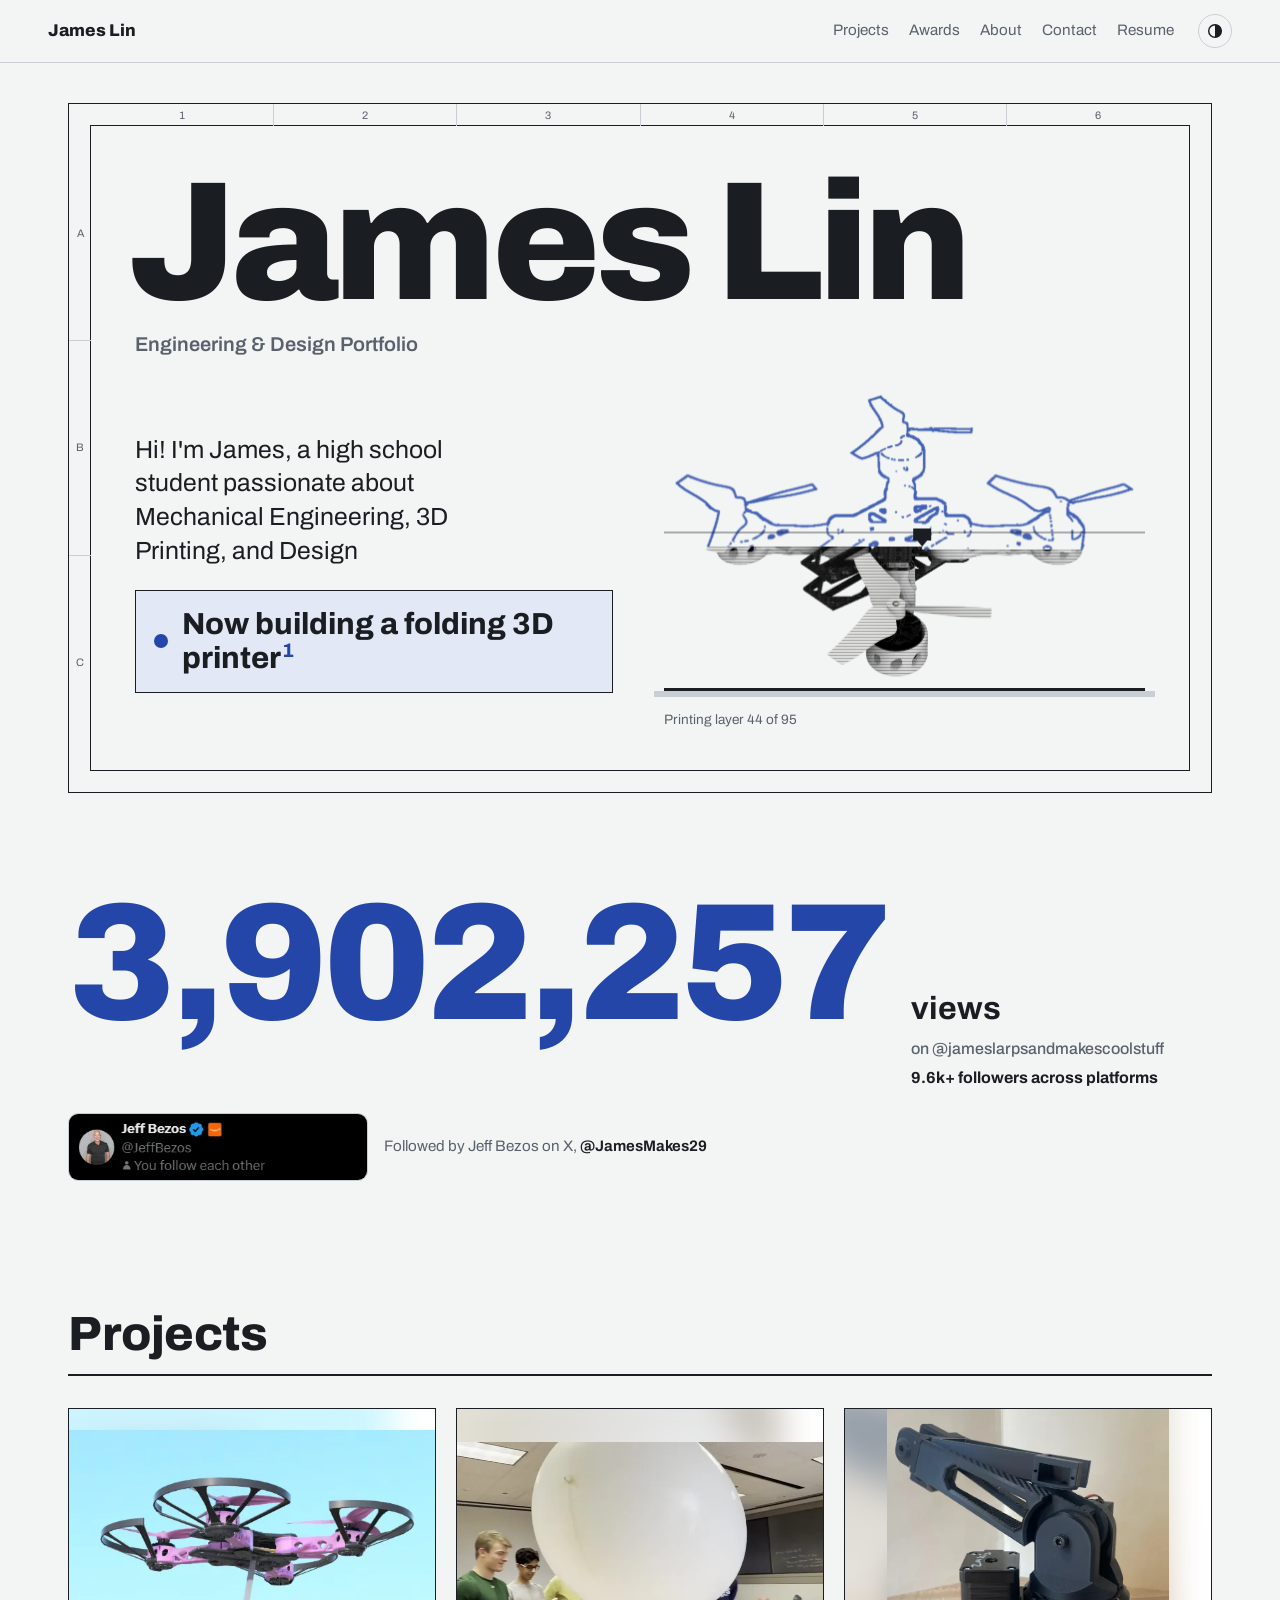
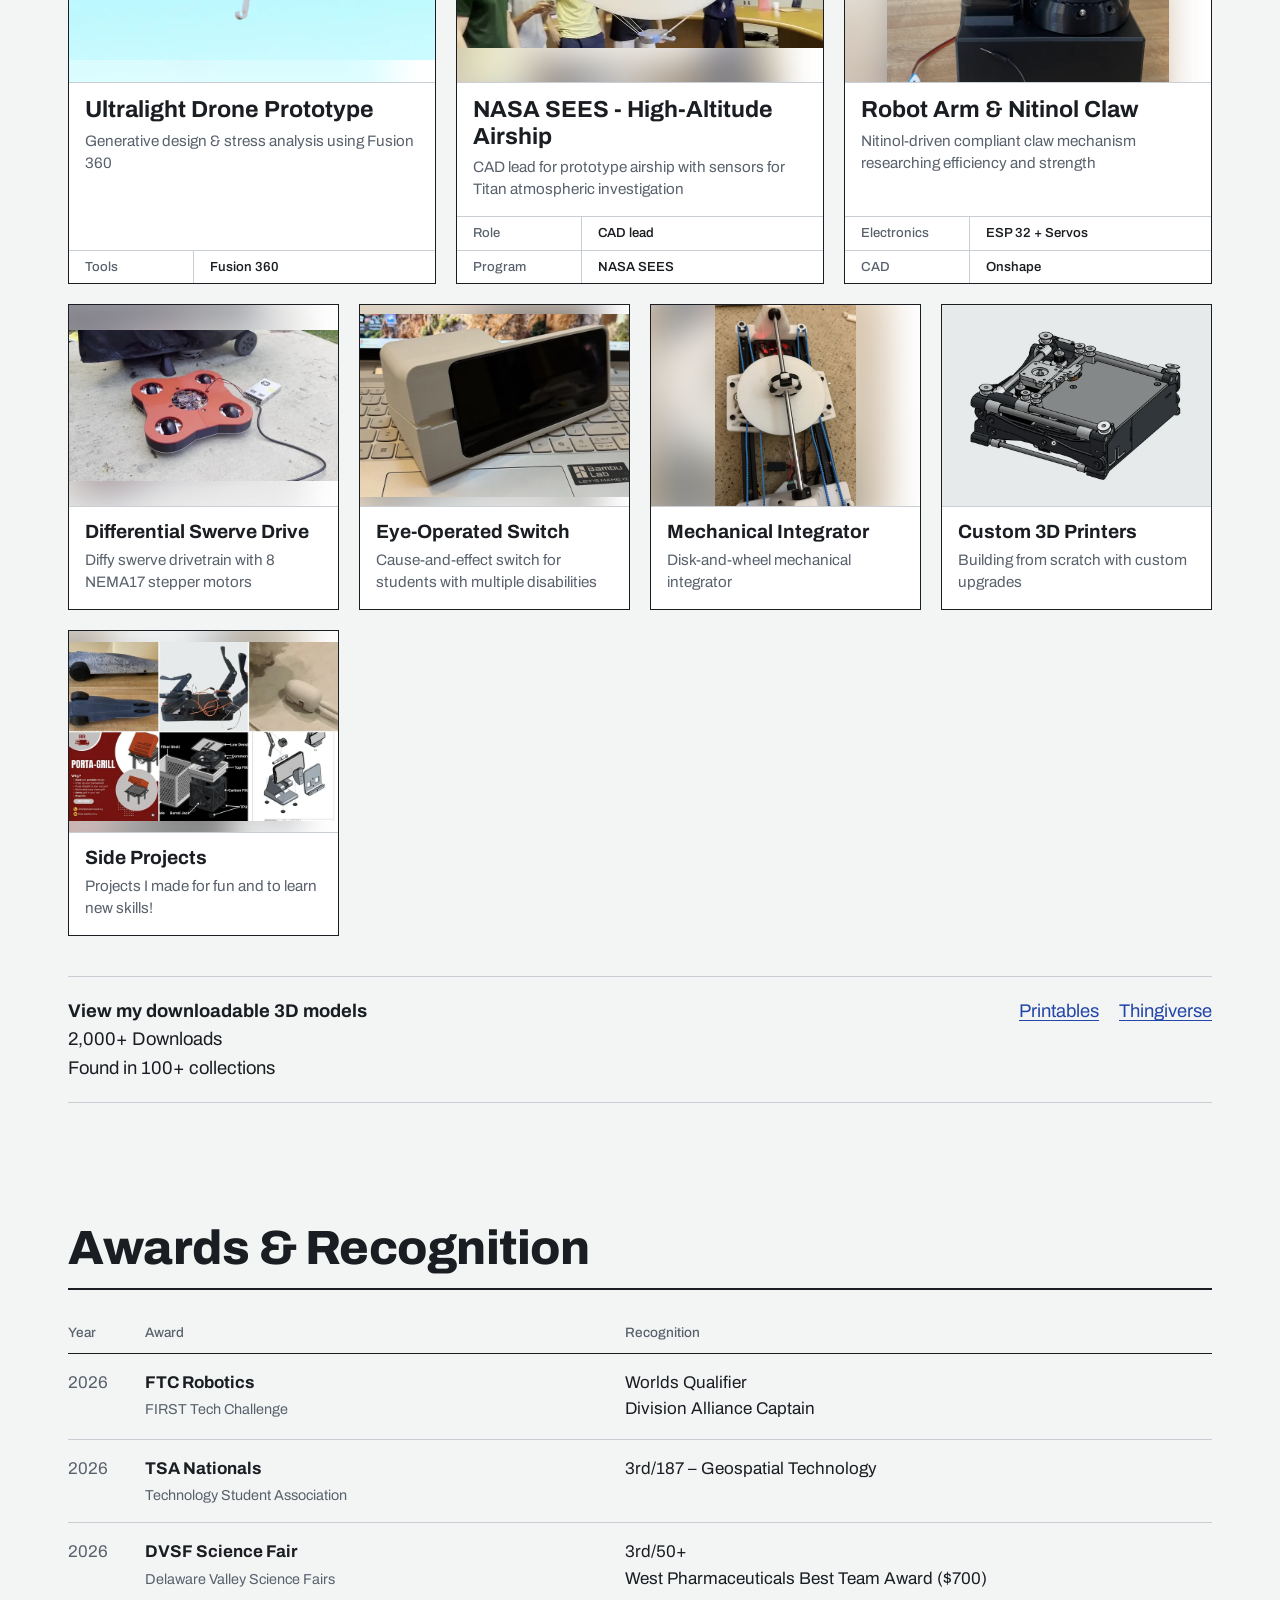
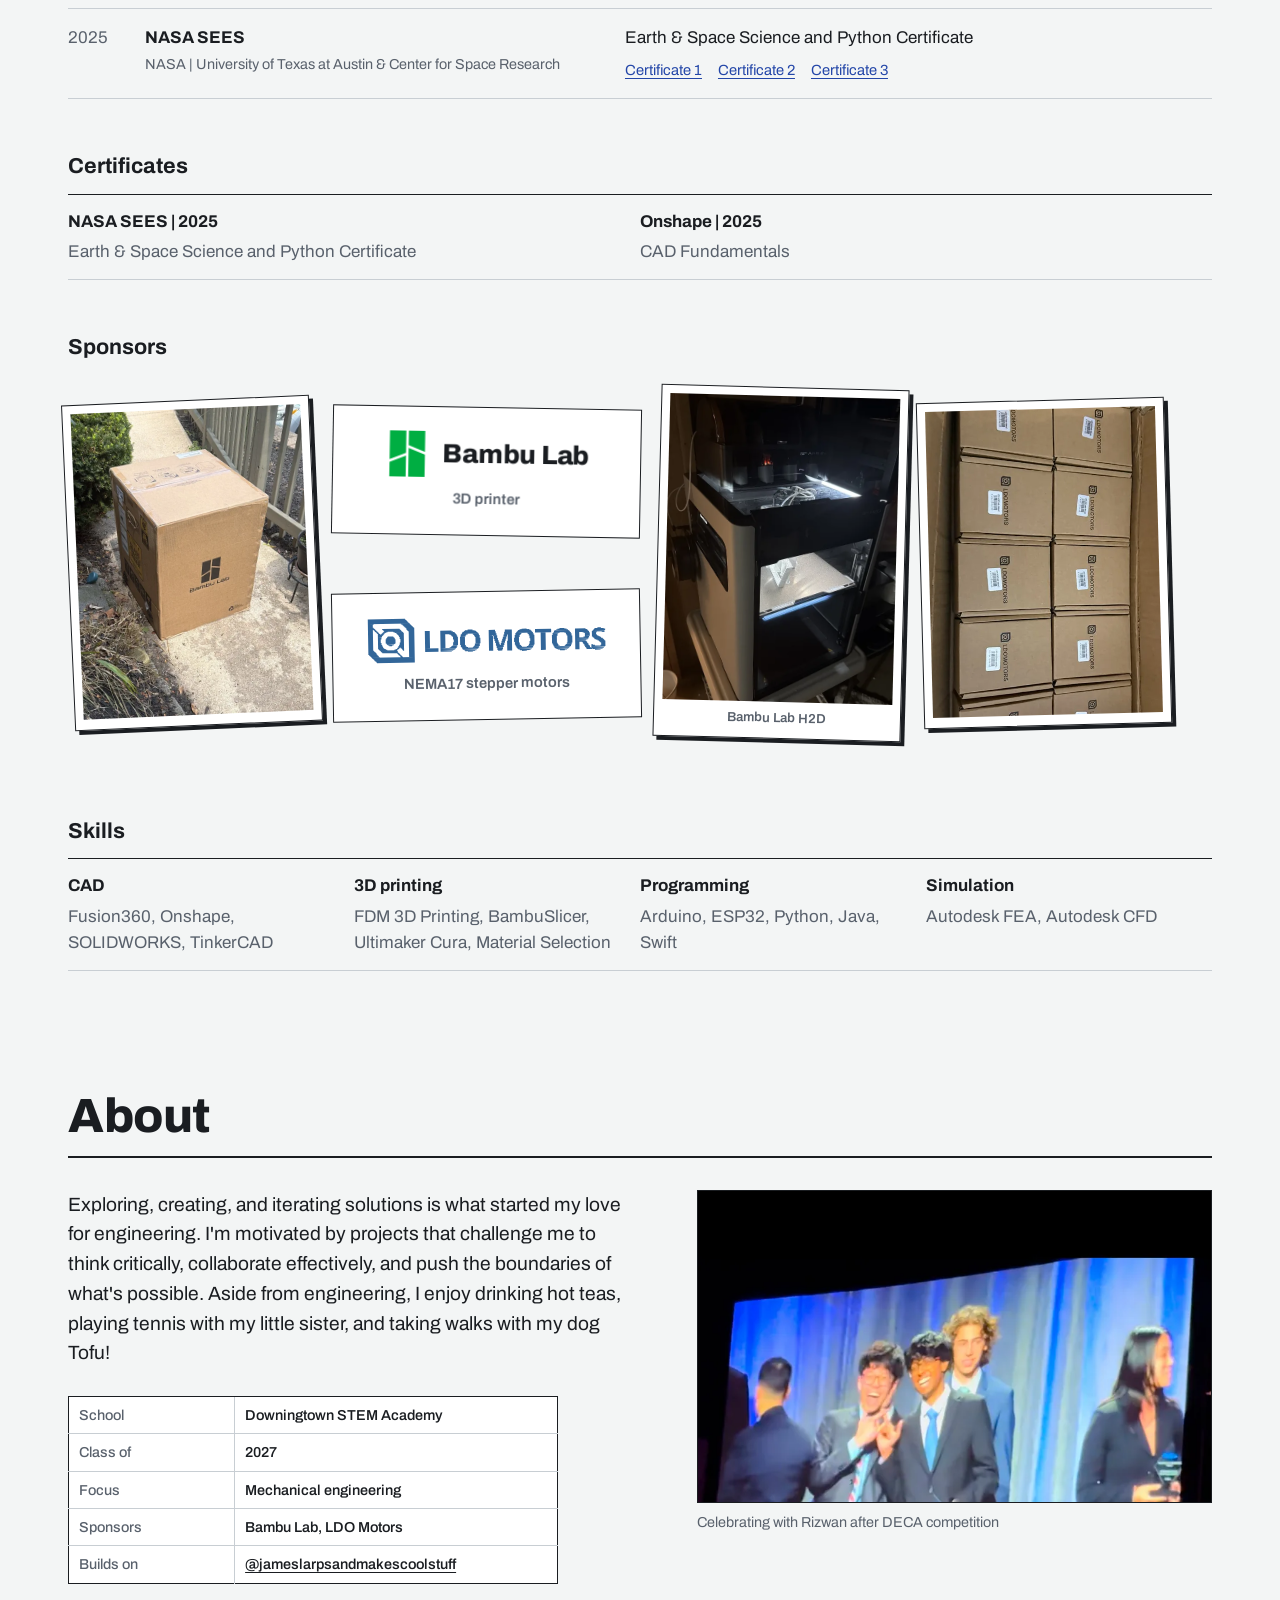
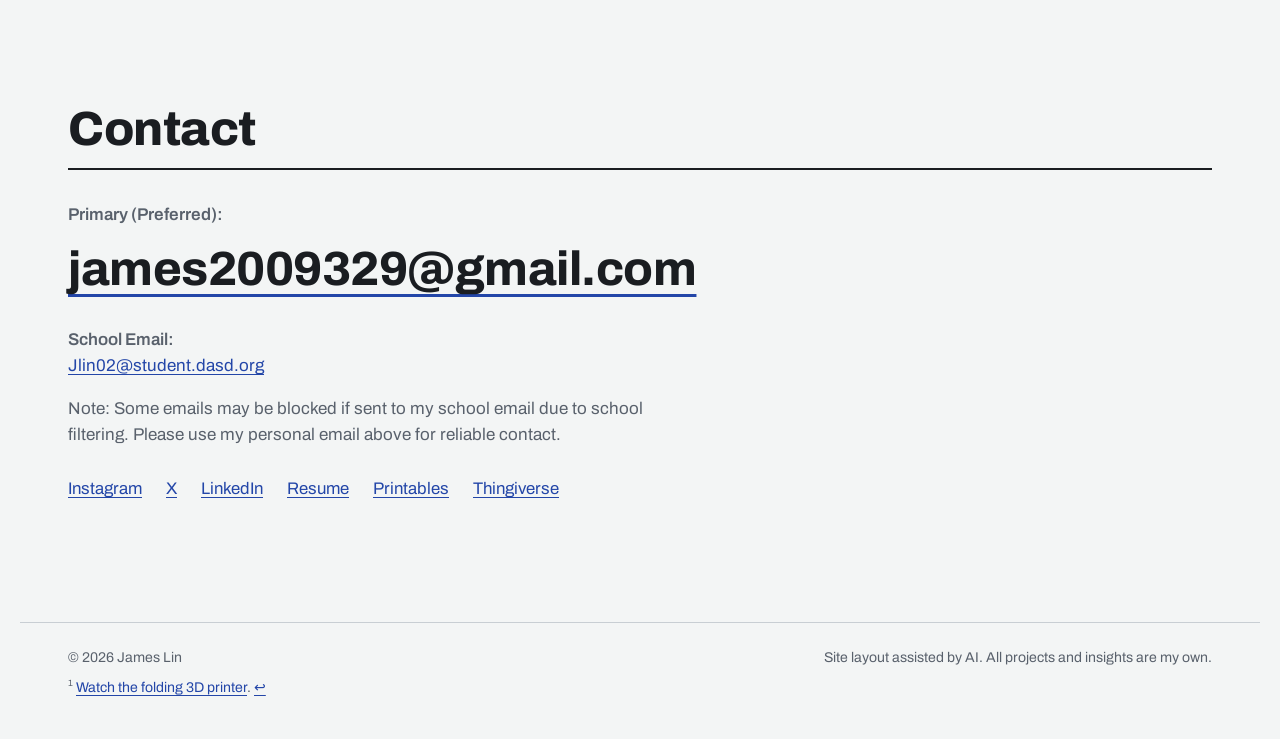
==== commit 8f8c67a4: "Show 10k+ followers across platforms Co-Authored-By: Claude Opus 5.5 <noreply@anthropic.com> Claude-" ====
--- a/index.html
+++ b/index.html
@@ -12,7 +12,7 @@
   <link rel="preconnect" href="https://fonts.googleapis.com">
   <link rel="preconnect" href="https://fonts.gstatic.com" crossorigin>
   <link href="https://fonts.googleapis.com/css2?family=Archivo:wdth,wght@62..125,300..900&display=swap" rel="stylesheet">
-  <link rel="stylesheet" href="style.css?v=20">
+  <link rel="stylesheet" href="style.css?v=21">
   <script>
     try { var t = localStorage.getItem('theme'); if (t) document.documentElement.dataset.theme = t; } catch (e) {}
   </script>
@@ -63,7 +63,7 @@
     <section class="reach" aria-label="Instagram views">
       <a class="reach-link" href="https://www.instagram.com/jameslarpsandmakescoolstuff/" target="_blank" rel="noopener">
         <span class="reach-num"><span class="count" data-to="4077744">4,077,744</span></span>
-        <span class="reach-label">views<span>on @jameslarpsandmakescoolstuff</span><span class="reach-followers"><span class="count" id="followers" data-to="1500" data-format="k">1.5k</span> followers</span></span>
+        <span class="reach-label">views<span>on @jameslarpsandmakescoolstuff</span><span class="reach-followers"><span class="count" id="followers" data-to="10000" data-format="k">10k</span>+ followers across platforms</span></span>
       </a>
           <a class="reach-x" href="https://x.com/JamesMakes29" target="_blank" rel="noopener">
         <img src="media/site/bezos-follow.webp" alt="X profile card for Jeff Bezos showing that he and James follow each other" width="421" height="93" loading="lazy">
@@ -211,7 +211,7 @@
     </button>
   </dialog>
 
-  <script src="projects.js?v=20"></script>
-  <script src="app.js?v=20"></script>
+  <script src="projects.js?v=21"></script>
+  <script src="app.js?v=21"></script>
 </body>
 </html>
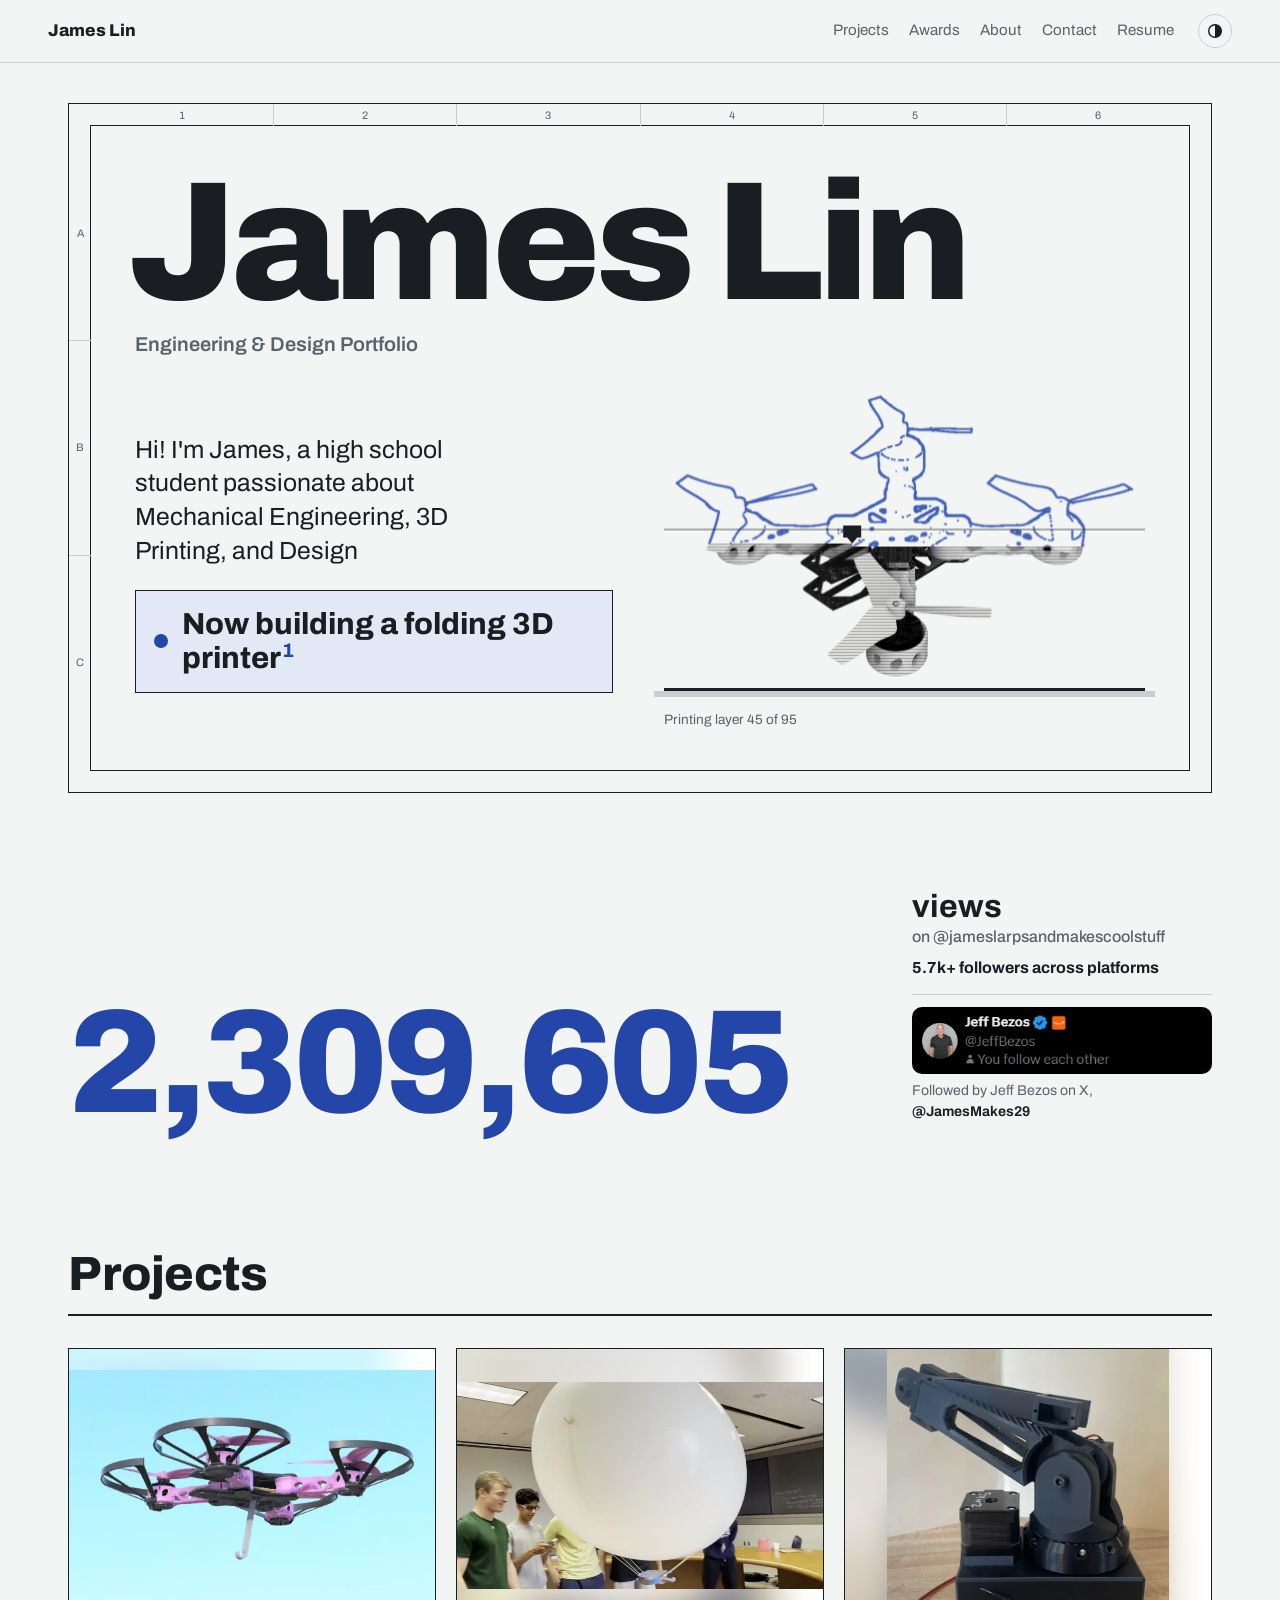
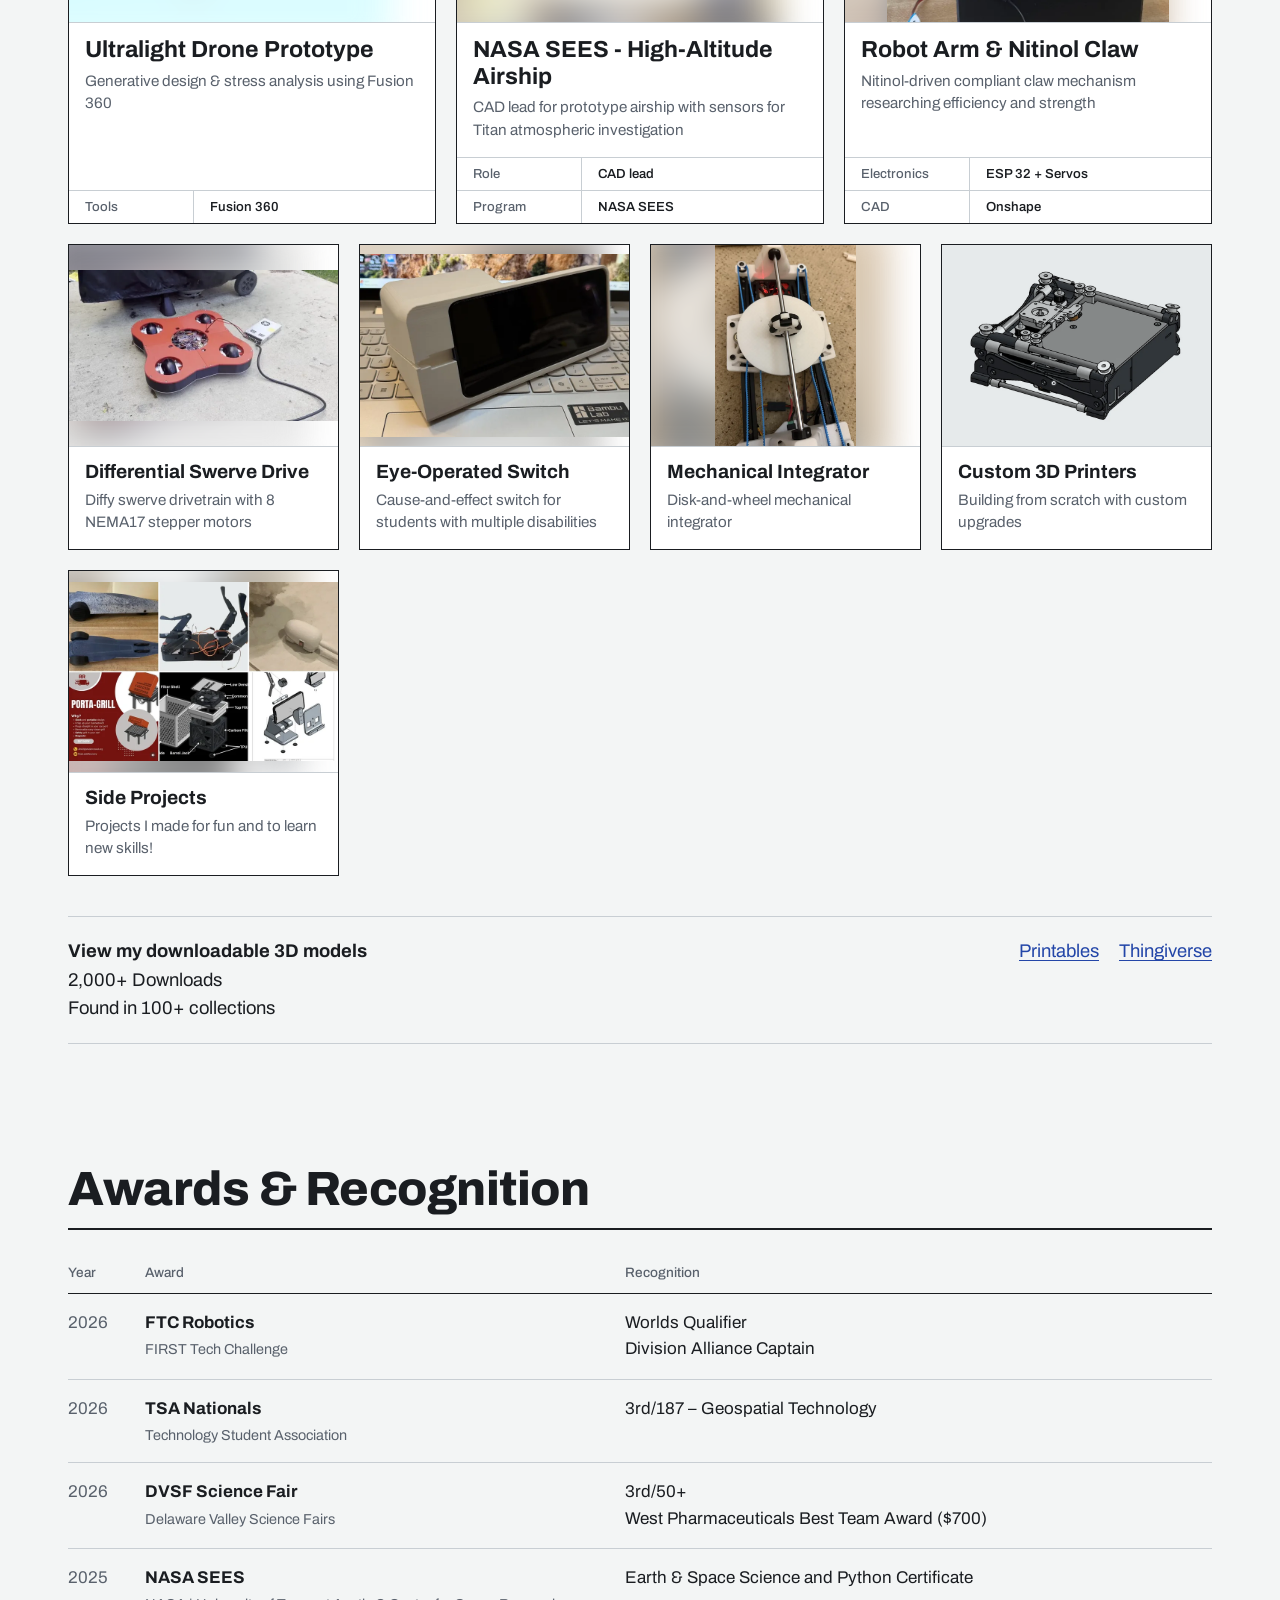
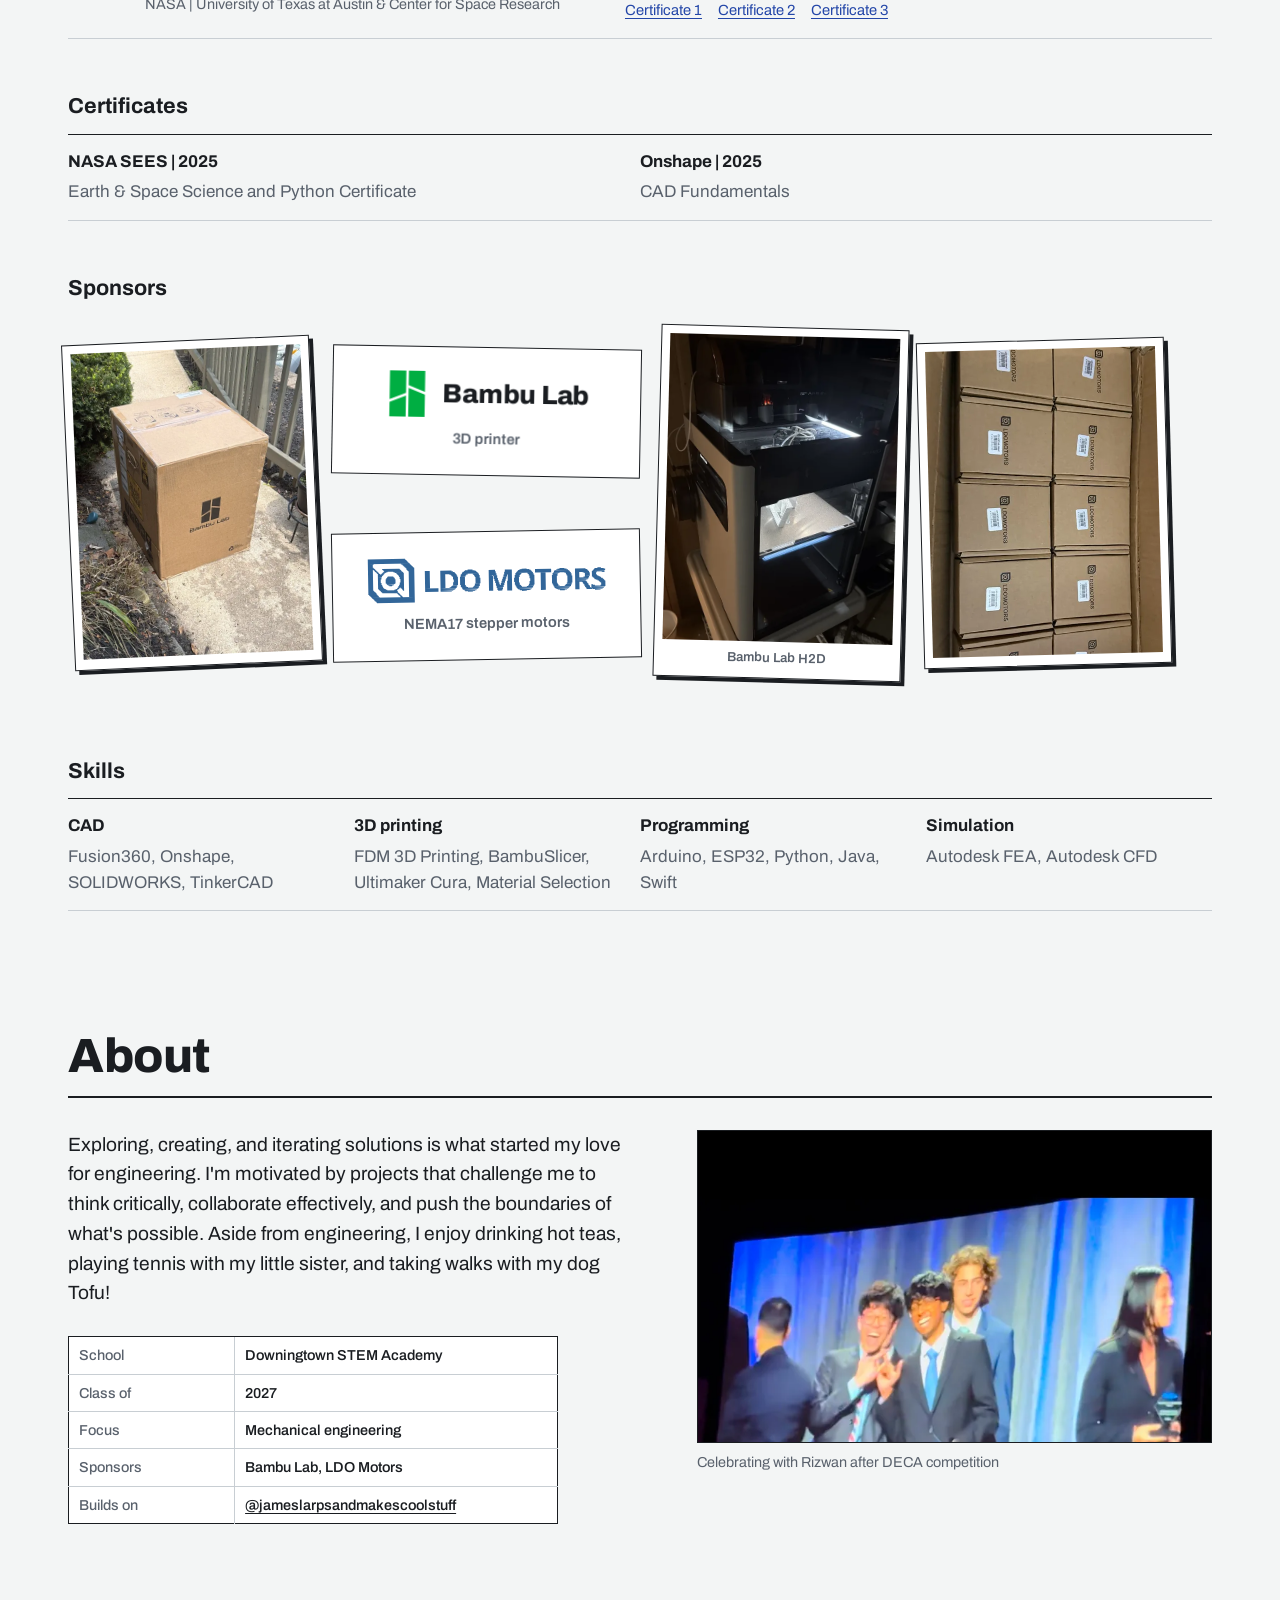
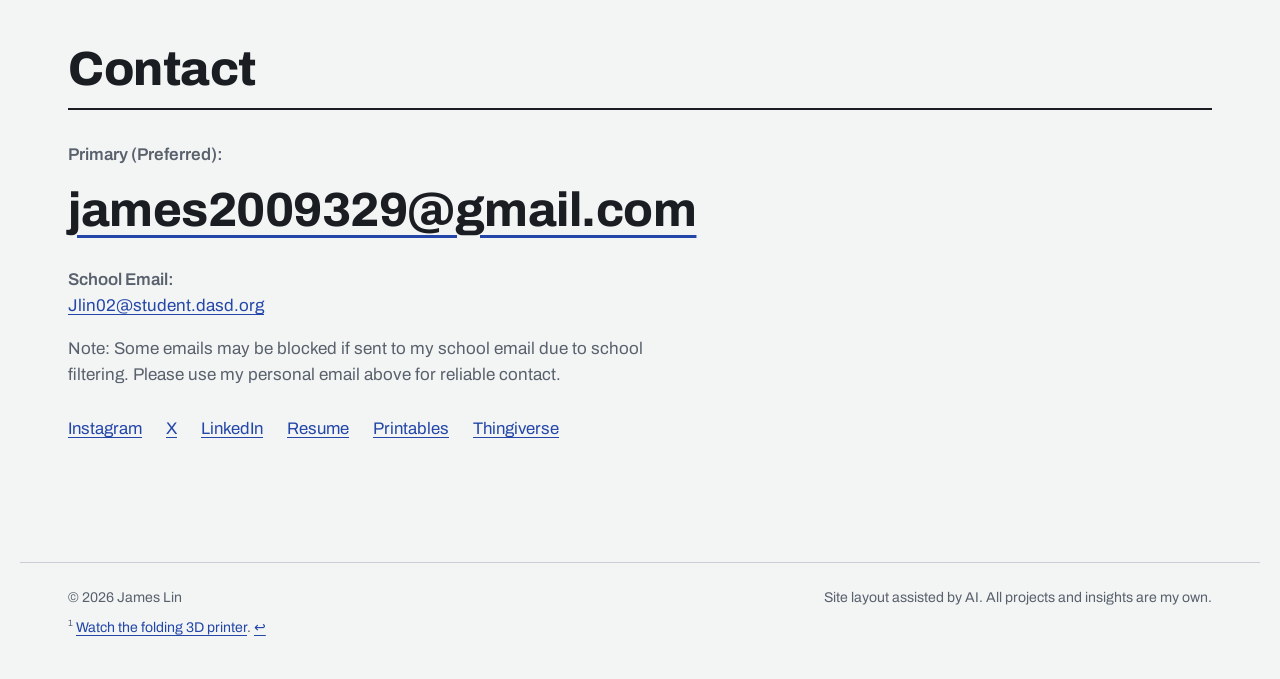
==== commit 0c7862a6: "Counter: Bezos card in the stats column; slower count-up Co-Authored-By: Claude Opus 5.5 <noreply@an" ====
--- a/index.html
+++ b/index.html
@@ -12,7 +12,7 @@
   <link rel="preconnect" href="https://fonts.googleapis.com">
   <link rel="preconnect" href="https://fonts.gstatic.com" crossorigin>
   <link href="https://fonts.googleapis.com/css2?family=Archivo:wdth,wght@62..125,300..900&display=swap" rel="stylesheet">
-  <link rel="stylesheet" href="style.css?v=21">
+  <link rel="stylesheet" href="style.css?v=22">
   <script>
     try { var t = localStorage.getItem('theme'); if (t) document.documentElement.dataset.theme = t; } catch (e) {}
   </script>
@@ -60,15 +60,16 @@
       </div>
     </section>
 
-    <section class="reach" aria-label="Instagram views">
-      <a class="reach-link" href="https://www.instagram.com/jameslarpsandmakescoolstuff/" target="_blank" rel="noopener">
-        <span class="reach-num"><span class="count" data-to="4077744">4,077,744</span></span>
-        <span class="reach-label">views<span>on @jameslarpsandmakescoolstuff</span><span class="reach-followers"><span class="count" id="followers" data-to="10000" data-format="k">10k</span>+ followers across platforms</span></span>
-      </a>
-          <a class="reach-x" href="https://x.com/JamesMakes29" target="_blank" rel="noopener">
-        <img src="media/site/bezos-follow.webp" alt="X profile card for Jeff Bezos showing that he and James follow each other" width="421" height="93" loading="lazy">
-        <span>Followed by Jeff Bezos on X, <b>@JamesMakes29</b></span>
-      </a>
+    <section class="reach" aria-label="Views and followers">
+      <a class="reach-num" href="https://www.instagram.com/jameslarpsandmakescoolstuff/" target="_blank" rel="noopener"><span class="count" data-to="4077744">4,077,744</span></a>
+      <div class="reach-meta">
+        <a class="reach-label" href="https://www.instagram.com/jameslarpsandmakescoolstuff/" target="_blank" rel="noopener">views<span>on @jameslarpsandmakescoolstuff</span></a>
+        <p class="reach-followers"><span class="count" id="followers" data-to="10000" data-format="k">10k</span>+ followers across platforms</p>
+        <a class="reach-x" href="https://x.com/JamesMakes29" target="_blank" rel="noopener">
+          <img src="media/site/bezos-follow.webp" alt="X profile card for Jeff Bezos showing that he and James follow each other" width="421" height="93" loading="lazy">
+          <span>Followed by Jeff Bezos on X, <b>@JamesMakes29</b></span>
+        </a>
+      </div>
     </section>
 
     <section id="projects" class="section" aria-labelledby="projects-h">
@@ -211,7 +212,7 @@
     </button>
   </dialog>
 
-  <script src="projects.js?v=21"></script>
-  <script src="app.js?v=21"></script>
+  <script src="projects.js?v=22"></script>
+  <script src="app.js?v=22"></script>
 </body>
 </html>
--- a/style.css
+++ b/style.css
@@ -352,21 +352,28 @@
 .kicker { grid-area: kick; margin-top: 14px; font-size: clamp(1rem, 1.6vw, 1.25rem); font-stretch: 115%; font-weight: 600; color: var(--graphite); }
 
 /* ---------- Views counter ---------- */
-.reach { padding: clamp(48px, 8vw, 96px) 0 0; }
-.reach-link { display: flex; flex-wrap: wrap; align-items: baseline; gap: 4px 24px; color: var(--ink); text-decoration: none; width: fit-content; max-width: 100%; }
-.reach-link:hover .reach-num { text-decoration: underline; text-decoration-thickness: 6px; text-underline-offset: 0.12em; }
-.reach-link:hover .reach-label span { color: var(--dykem); }
+.reach {
+  padding: clamp(48px, 8vw, 96px) 0 0;
+  display: grid; grid-template-columns: auto minmax(220px, 300px); gap: 16px clamp(20px, 3vw, 40px);
+  align-items: end;
+}
 .reach-num {
-  display: block; white-space: nowrap;
-  font-size: clamp(3.4rem, 13vw, 11rem);
+  display: block; white-space: nowrap; text-decoration: none;
+  font-size: clamp(3.4rem, 11.5vw, 10rem);
   font-weight: 850; font-stretch: 125%; letter-spacing: -0.03em; line-height: 0.9;
   font-variant-numeric: tabular-nums;
   color: var(--dykem);
 }
-.reach-label { display: block; font-size: clamp(1.3rem, 2.6vw, 2rem); font-weight: 700; font-stretch: 112%; }
-.reach-followers { color: var(--ink) !important; font-weight: 700 !important; }
-.reach-followers[hidden] { display: none !important; }
-.reach-label > span { display: block; font-size: 1rem; font-weight: 500; font-stretch: 100%; color: var(--graphite); margin-top: 4px; }
+.reach-num:hover { text-decoration: underline; text-decoration-thickness: 6px; text-underline-offset: 0.12em; }
+.reach-meta { display: grid; gap: 10px; padding-bottom: 6px; }
+.reach-label { display: block; color: var(--ink); text-decoration: none; font-size: clamp(1.3rem, 2.6vw, 2rem); font-weight: 700; font-stretch: 112%; line-height: 1.1; }
+.reach-label span { display: block; font-size: 1rem; font-weight: 500; font-stretch: 100%; color: var(--graphite); margin-top: 4px; }
+.reach-label:hover span { color: var(--dykem); }
+.reach-followers { font-weight: 700; font-size: 1rem; }
+@media (max-width: 900px) {
+  .reach { grid-template-columns: 1fr; }
+  .reach-meta { max-width: 340px; }
+}
 
 .contact-label { font-weight: 600; margin-top: 20px; color: var(--graphite); }
 .contact-label + .contact-main { margin-top: 4px; }
@@ -380,7 +387,7 @@
 .aside-note p { color: var(--graphite); }
 .aside-note img { width: 100%; max-width: 360px; border: 1px solid var(--rule); }
 
-.reach-x { display: inline-flex; flex-wrap: wrap; align-items: center; gap: 10px 16px; margin-top: 22px; color: var(--graphite); text-decoration: none; font-size: 0.95rem; }
-.reach-x img { width: 300px; max-width: 100%; height: auto; border: 1px solid var(--rule); border-radius: 10px; }
+.reach-x { display: grid; gap: 6px; margin-top: 4px; padding-top: 12px; border-top: 1px solid var(--rule); color: var(--graphite); text-decoration: none; font-size: 0.88rem; }
+.reach-x img { width: 100%; height: auto; border-radius: 10px; }
 .reach-x b { color: var(--ink); font-weight: 650; }
 .reach-x:hover b { color: var(--dykem); text-decoration: underline; }
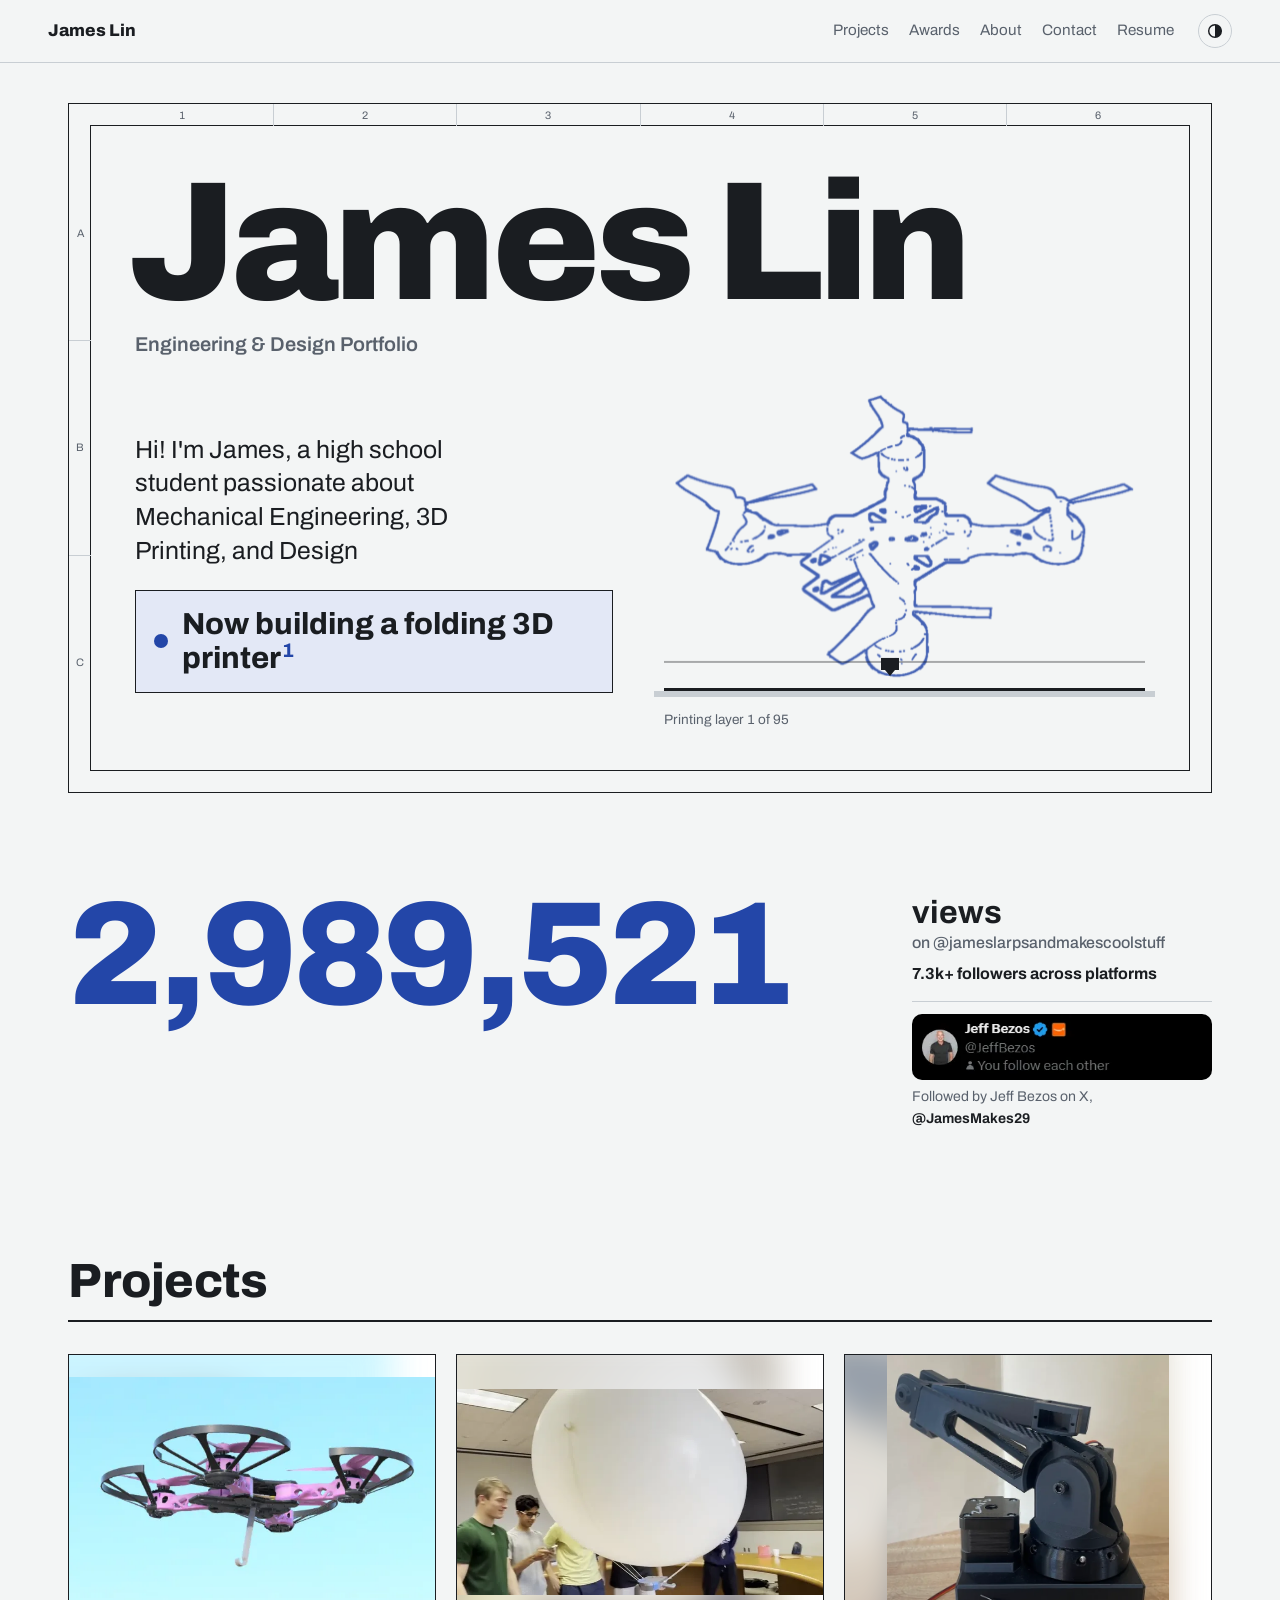
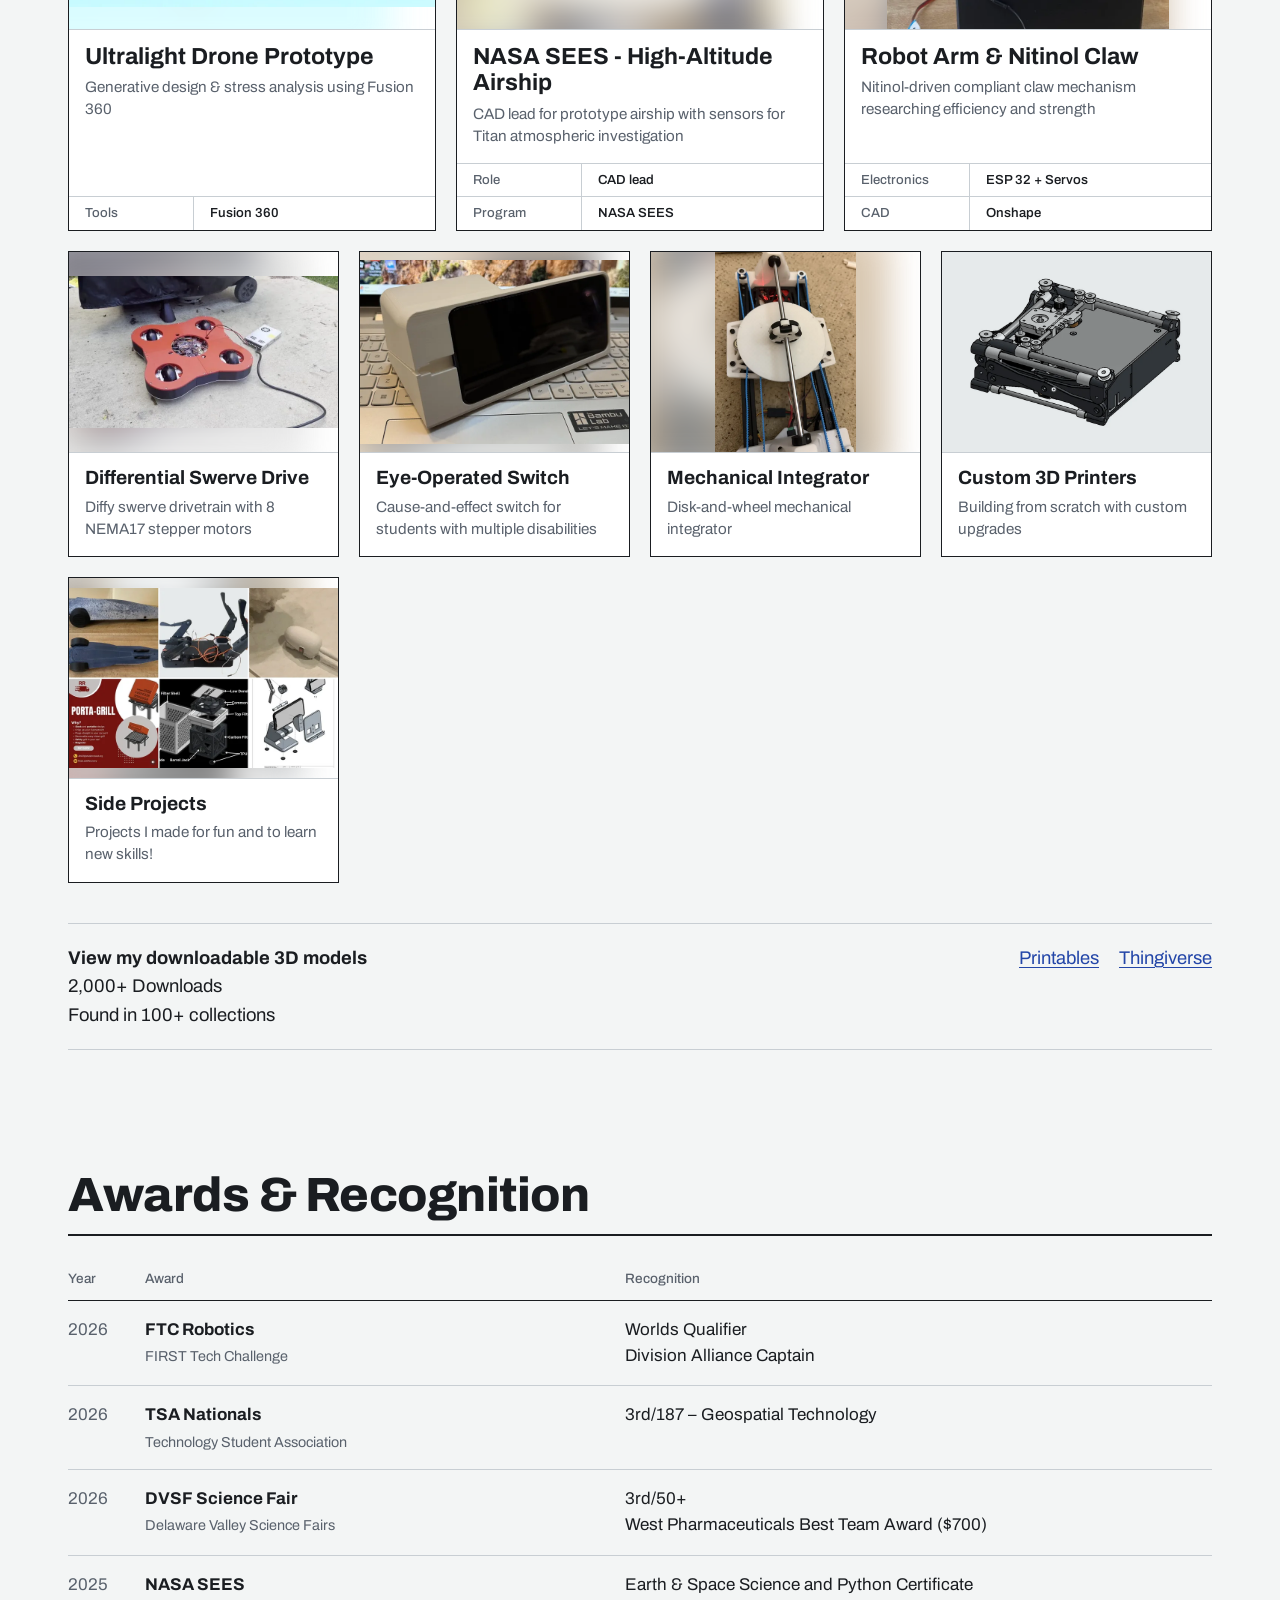
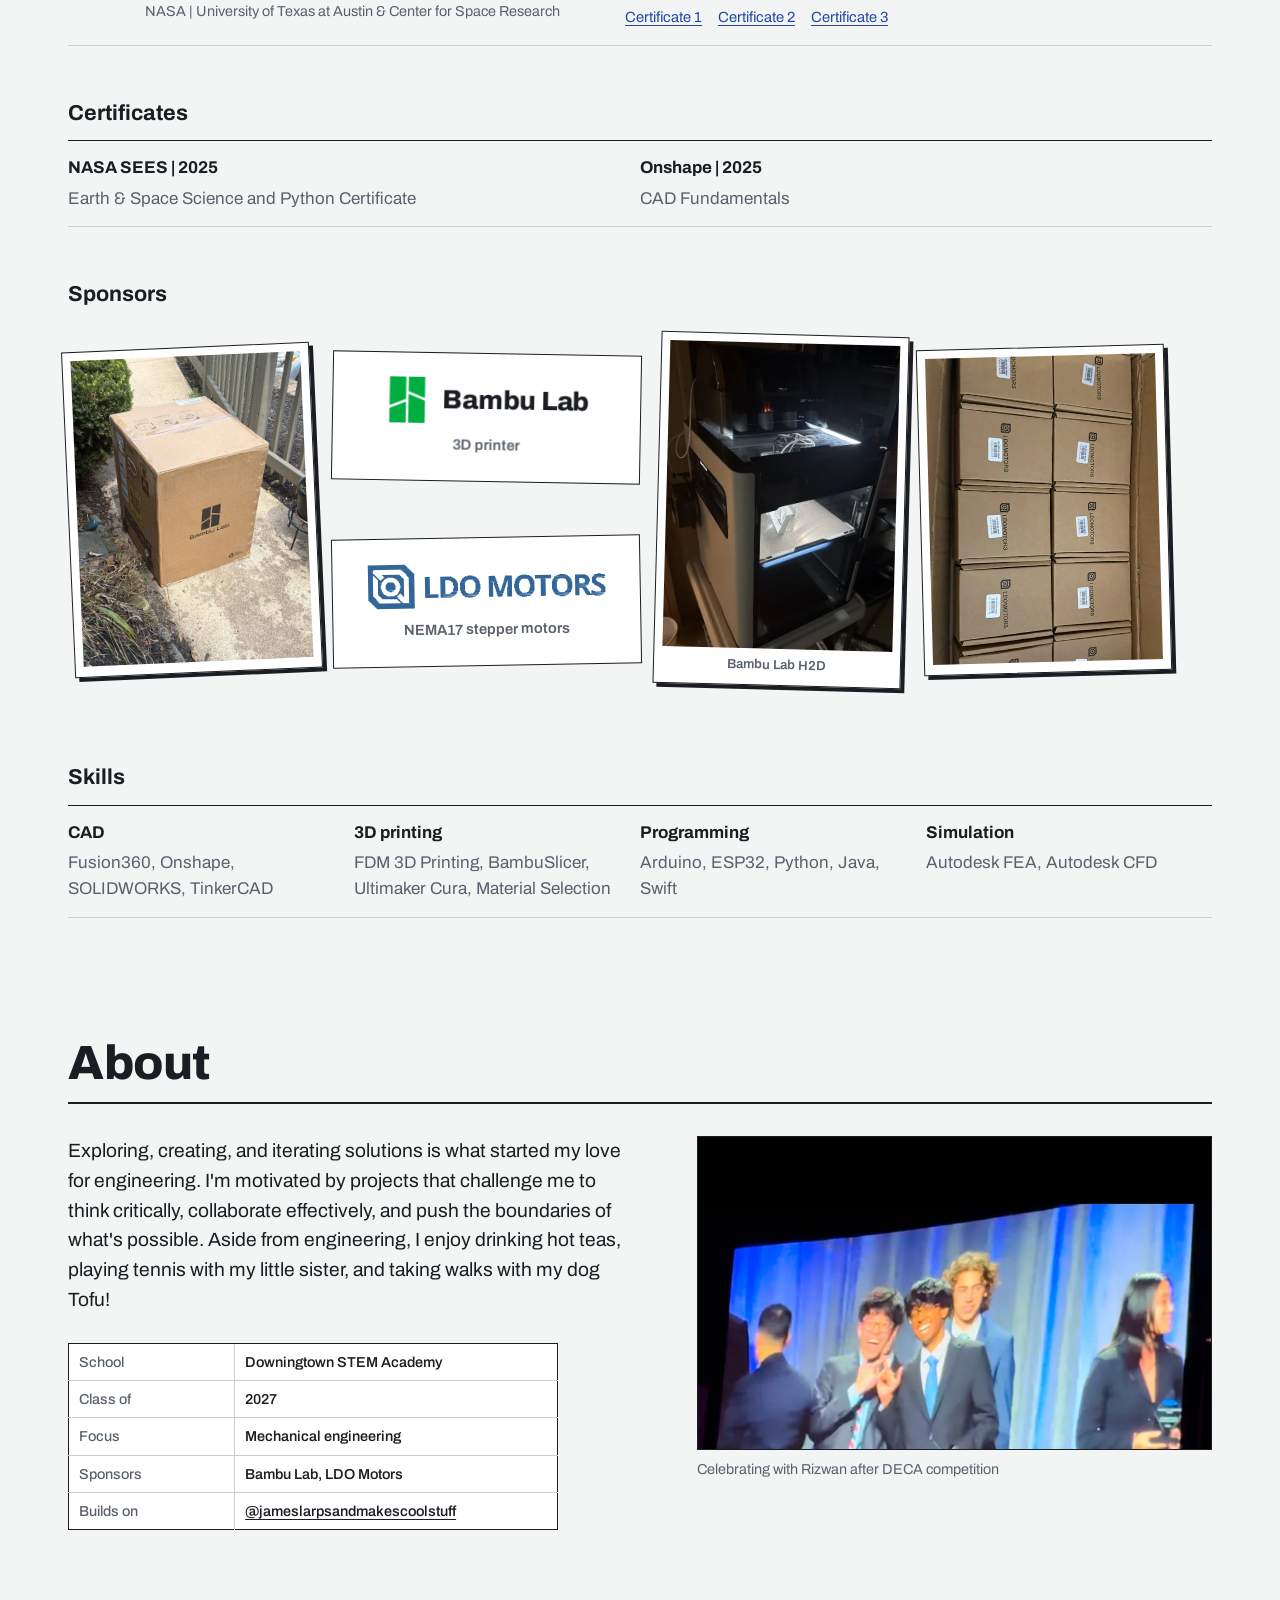
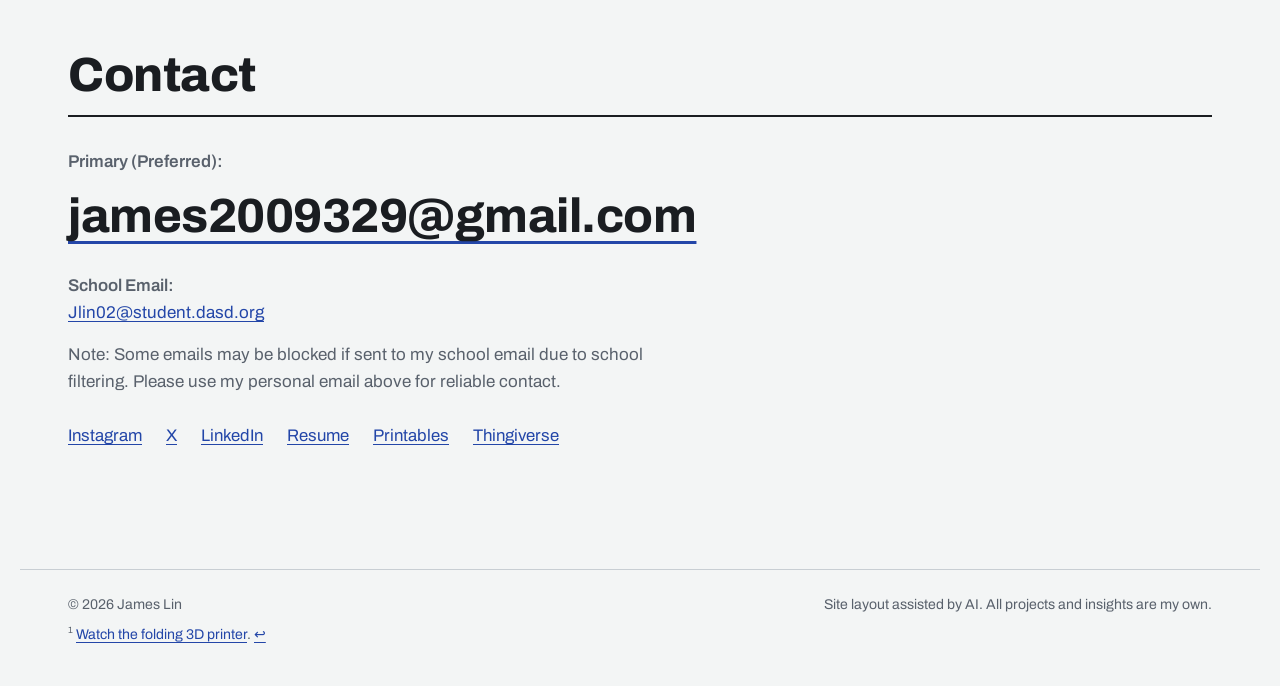
==== commit 7d7eb134: "Align the top of 'views' with the top of the view count Co-Authored-By: Claude Opus 5.5 <noreply@ant" ====
--- a/index.html
+++ b/index.html
@@ -12,7 +12,7 @@
   <link rel="preconnect" href="https://fonts.googleapis.com">
   <link rel="preconnect" href="https://fonts.gstatic.com" crossorigin>
   <link href="https://fonts.googleapis.com/css2?family=Archivo:wdth,wght@62..125,300..900&display=swap" rel="stylesheet">
-  <link rel="stylesheet" href="style.css?v=22">
+  <link rel="stylesheet" href="style.css?v=23">
   <script>
     try { var t = localStorage.getItem('theme'); if (t) document.documentElement.dataset.theme = t; } catch (e) {}
   </script>
@@ -212,7 +212,7 @@
     </button>
   </dialog>
 
-  <script src="projects.js?v=22"></script>
-  <script src="app.js?v=22"></script>
+  <script src="projects.js?v=23"></script>
+  <script src="app.js?v=23"></script>
 </body>
 </html>
--- a/style.css
+++ b/style.css
@@ -355,7 +355,7 @@
 .reach {
   padding: clamp(48px, 8vw, 96px) 0 0;
   display: grid; grid-template-columns: auto minmax(220px, 300px); gap: 16px clamp(20px, 3vw, 40px);
-  align-items: end;
+  align-items: start;
 }
 .reach-num {
   display: block; white-space: nowrap; text-decoration: none;
@@ -365,14 +365,16 @@
   color: var(--dykem);
 }
 .reach-num:hover { text-decoration: underline; text-decoration-thickness: 6px; text-underline-offset: 0.12em; }
-.reach-meta { display: grid; gap: 10px; padding-bottom: 6px; }
+.reach-meta { display: grid; gap: 10px; padding-bottom: 6px;
+  /* line the top of "views" up with the top of the digits */
+  margin-top: calc(0.088 * clamp(3.4rem, 11.5vw, 10rem) - 0.17 * clamp(1.3rem, 2.6vw, 2rem) - 1px); }
 .reach-label { display: block; color: var(--ink); text-decoration: none; font-size: clamp(1.3rem, 2.6vw, 2rem); font-weight: 700; font-stretch: 112%; line-height: 1.1; }
 .reach-label span { display: block; font-size: 1rem; font-weight: 500; font-stretch: 100%; color: var(--graphite); margin-top: 4px; }
 .reach-label:hover span { color: var(--dykem); }
 .reach-followers { font-weight: 700; font-size: 1rem; }
 @media (max-width: 900px) {
   .reach { grid-template-columns: 1fr; }
-  .reach-meta { max-width: 340px; }
+  .reach-meta { max-width: 340px; margin-top: 0; }
 }
 
 .contact-label { font-weight: 600; margin-top: 20px; color: var(--graphite); }
